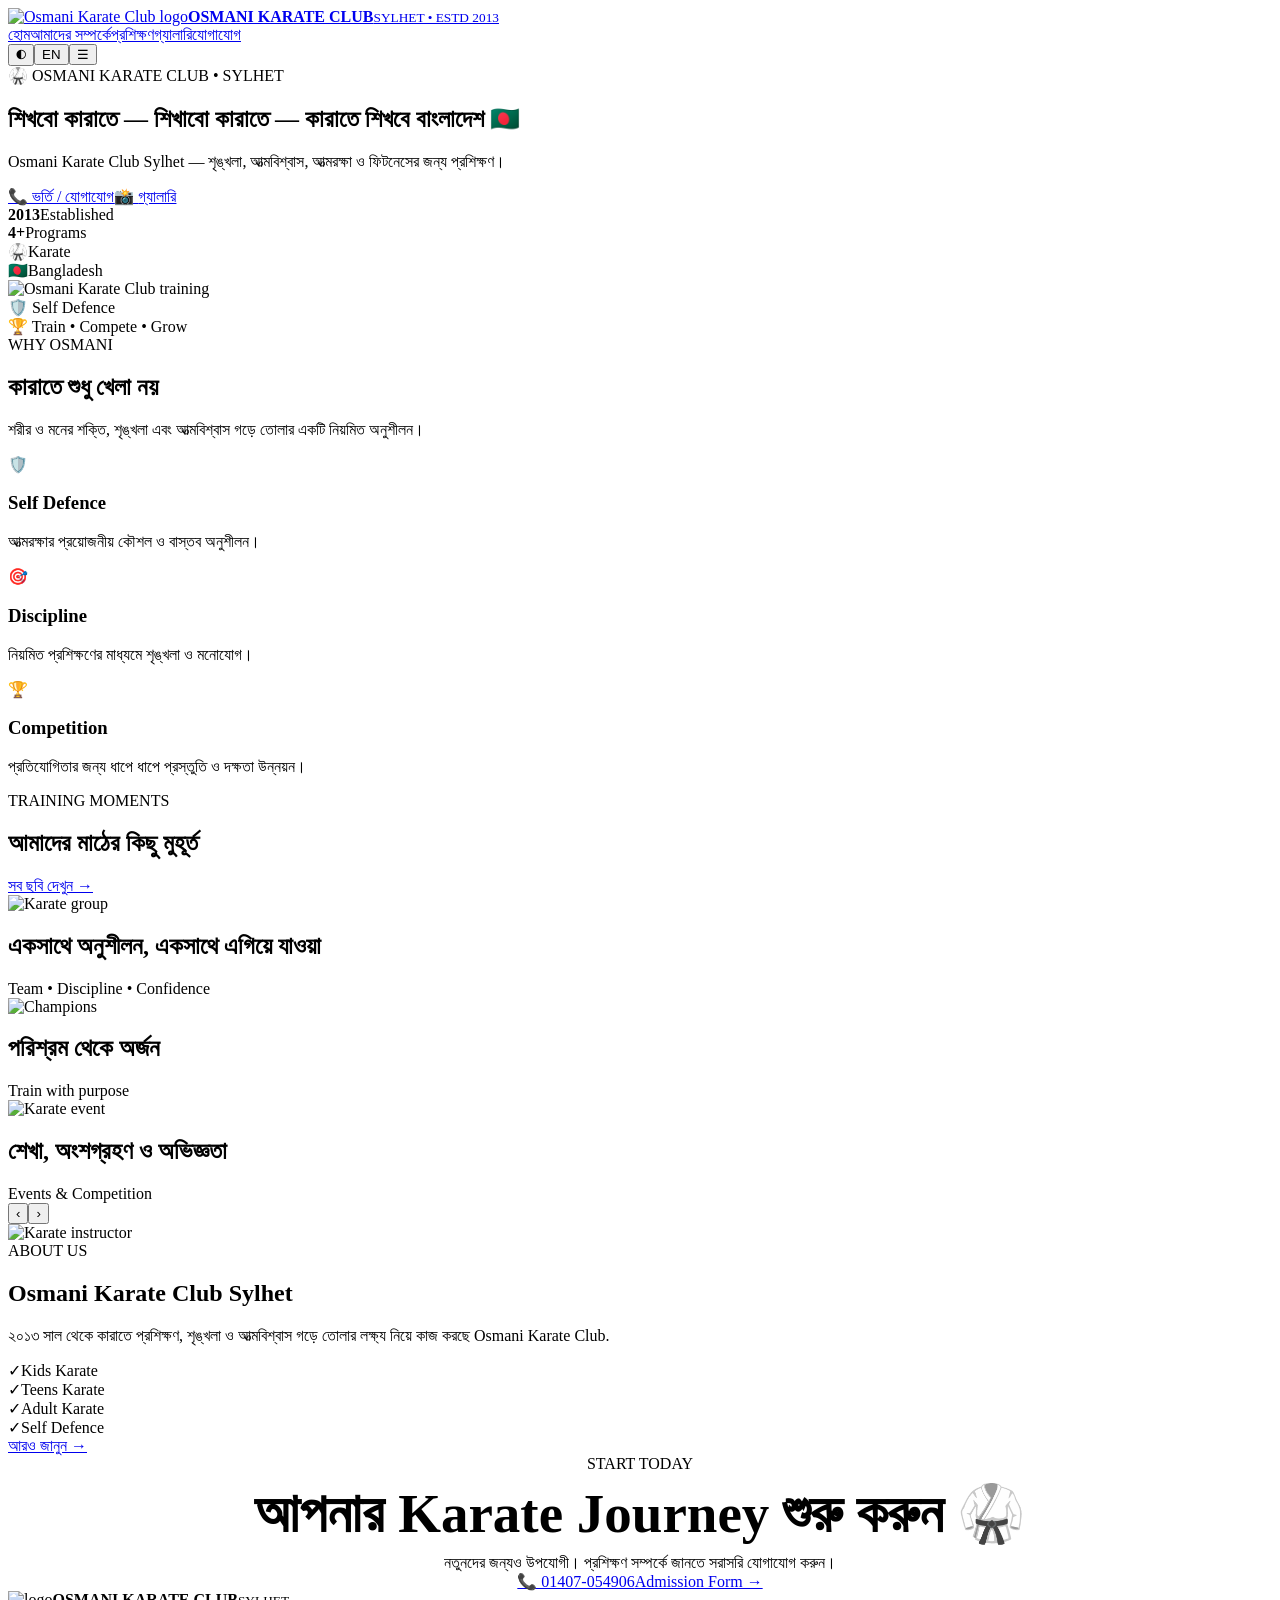
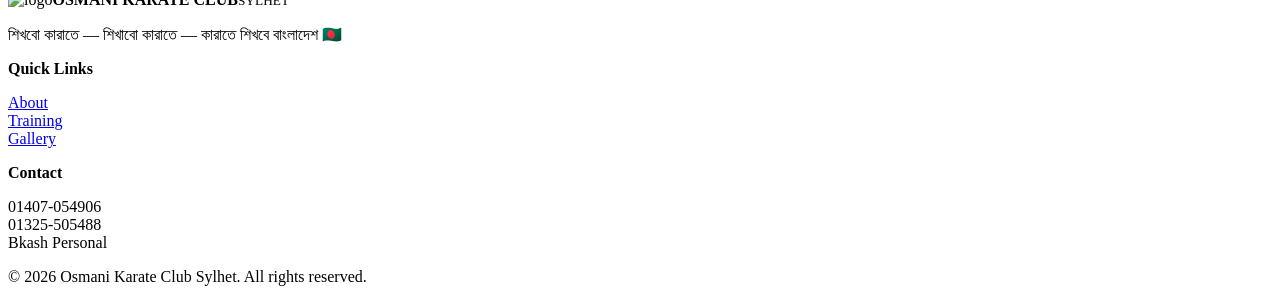
==== index.html @ 5a296f36 "Add files via upload" ====
<!doctype html><html lang="bn"><head><meta charset="utf-8"><meta name="viewport" content="width=device-width,initial-scale=1"><meta name="theme-color" content="#087cff"><title>Osmani Karate Club Sylhet</title><meta name="description" content="Osmani Karate Club Sylhet — discipline, confidence, self defence and fitness."><link rel="stylesheet" href="style.css"></head><body>
<div class="nav-wrap"><div class="container nav"><a class="brand" href="index.html"><img src="images/logo.png" alt="Osmani Karate Club logo"><span><b>OSMANI KARATE CLUB</b><small>SYLHET • ESTD 2013</small></span></a><nav><a class="active" href="index.html" data-key="home">হোম</a><a href="about.html" data-key="about">আমাদের সম্পর্কে</a><a href="training.html" data-key="training">প্রশিক্ষণ</a><a href="gallery.html" data-key="gallery">গ্যালারি</a><a href="contact.html" data-key="contact">যোগাযোগ</a></nav><div class="actions"><button class="pill" id="theme">◐</button><button class="pill" id="lang">EN</button><button class="pill mobile-menu">☰</button></div></div></div>
<main><section class="hero"><div class="container hero-grid"><div class="reveal"><span class="badge">🥋 OSMANI KARATE CLUB • SYLHET</span><h1 data-key="title">শিখবো কারাতে — শিখাবো কারাতে — কারাতে শিখবে বাংলাদেশ 🇧🇩</h1><p class="lead" data-key="desc">Osmani Karate Club Sylhet — শৃঙ্খলা, আত্মবিশ্বাস, আত্মরক্ষা ও ফিটনেসের জন্য প্রশিক্ষণ।</p><div class="cta"><a class="btn primary" href="contact.html">📞 <span data-key="join">ভর্তি / যোগাযোগ</span></a><a class="btn" href="gallery.html">📸 <span data-key="gallery">গ্যালারি</span></a></div><div class="stats"><div class="stat"><strong>2013</strong><span>Established</span></div><div class="stat"><strong>4+</strong><span>Programs</span></div><div class="stat"><strong>🥋</strong><span>Karate</span></div><div class="stat"><strong>🇧🇩</strong><span>Bangladesh</span></div></div></div><div class="hero-img reveal"><img src="images/banner.png" alt="Osmani Karate Club training"><div class="floating float-a">🛡️ Self Defence</div><div class="floating float-b">🏆 Train • Compete • Grow</div></div></div></section>
<section class="section"><div class="container"><div class="section-head reveal"><div><div class="eyebrow">WHY OSMANI</div><h2>কারাতে শুধু খেলা নয়</h2></div><p>শরীর ও মনের শক্তি, শৃঙ্খলা এবং আত্মবিশ্বাস গড়ে তোলার একটি নিয়মিত অনুশীলন।</p></div><div class="cards"><div class="card reveal"><div class="icon">🛡️</div><h3>Self Defence</h3><p>আত্মরক্ষার প্রয়োজনীয় কৌশল ও বাস্তব অনুশীলন।</p></div><div class="card reveal"><div class="icon">🎯</div><h3>Discipline</h3><p>নিয়মিত প্রশিক্ষণের মাধ্যমে শৃঙ্খলা ও মনোযোগ।</p></div><div class="card reveal"><div class="icon">🏆</div><h3>Competition</h3><p>প্রতিযোগিতার জন্য ধাপে ধাপে প্রস্তুতি ও দক্ষতা উন্নয়ন।</p></div></div></div></section>
<section class="section alt"><div class="container"><div class="section-head"><div><div class="eyebrow">TRAINING MOMENTS</div><h2>আমাদের মাঠের কিছু মুহূর্ত</h2></div><a class="btn" href="gallery.html">সব ছবি দেখুন →</a></div><div class="slider"><div class="slides"><div class="slide"><img src="images/group-1.png" alt="Karate group"><div class="slide-overlay"><h2>একসাথে অনুশীলন, একসাথে এগিয়ে যাওয়া</h2><span>Team • Discipline • Confidence</span></div></div><div class="slide"><img src="images/champions.png" alt="Champions"><div class="slide-overlay"><h2>পরিশ্রম থেকে অর্জন</h2><span>Train with purpose</span></div></div><div class="slide"><img src="images/event.png" alt="Karate event"><div class="slide-overlay"><h2>শেখা, অংশগ্রহণ ও অভিজ্ঞতা</h2><span>Events &amp; Competition</span></div></div></div><div class="slider-controls"><button class="prev">‹</button><button class="next">›</button></div></div></div></section>
<section class="section"><div class="container about-grid"><img class="portrait reveal" src="images/instructor-profile.png" alt="Karate instructor"><div class="reveal"><div class="eyebrow">ABOUT US</div><h2>Osmani Karate Club Sylhet</h2><p class="lead">২০১৩ সাল থেকে কারাতে প্রশিক্ষণ, শৃঙ্খলা ও আত্মবিশ্বাস গড়ে তোলার লক্ষ্য নিয়ে কাজ করছে Osmani Karate Club.</p><div class="check"><div><span>✓</span>Kids Karate</div><div><span>✓</span>Teens Karate</div><div><span>✓</span>Adult Karate</div><div><span>✓</span>Self Defence</div></div><a class="btn primary" href="about.html">আরও জানুন →</a></div></div></section>
<section class="section alt"><div class="container" style="text-align:center"><div class="eyebrow">START TODAY</div><h2 style="font-size:clamp(32px,5vw,55px);margin:8px 0">আপনার Karate Journey শুরু করুন 🥋</h2><p class="lead" style="margin:auto">নতুনদের জন্যও উপযোগী। প্রশিক্ষণ সম্পর্কে জানতে সরাসরি যোগাযোগ করুন।</p><div class="cta" style="justify-content:center"><a class="btn primary" href="tel:01407054906">📞 01407-054906</a><a class="btn" href="contact.html">Admission Form →</a></div></div></section></main>
<footer class="footer"><div class="container footer-grid"><div><div class="brand"><img src="images/logo.png" alt="logo"><span><b>OSMANI KARATE CLUB</b><small>SYLHET</small></span></div><p>শিখবো কারাতে — শিখাবো কারাতে — কারাতে শিখবে বাংলাদেশ 🇧🇩</p></div><div><b>Quick Links</b><p><a href="about.html">About</a><br><a href="training.html">Training</a><br><a href="gallery.html">Gallery</a></p></div><div><b>Contact</b><p>01407-054906<br>01325-505488<br>Bkash Personal</p></div></div><div class="container copyright">© 2026 Osmani Karate Club Sylhet. All rights reserved.</div></footer><script src="script.js"></script></body></html>
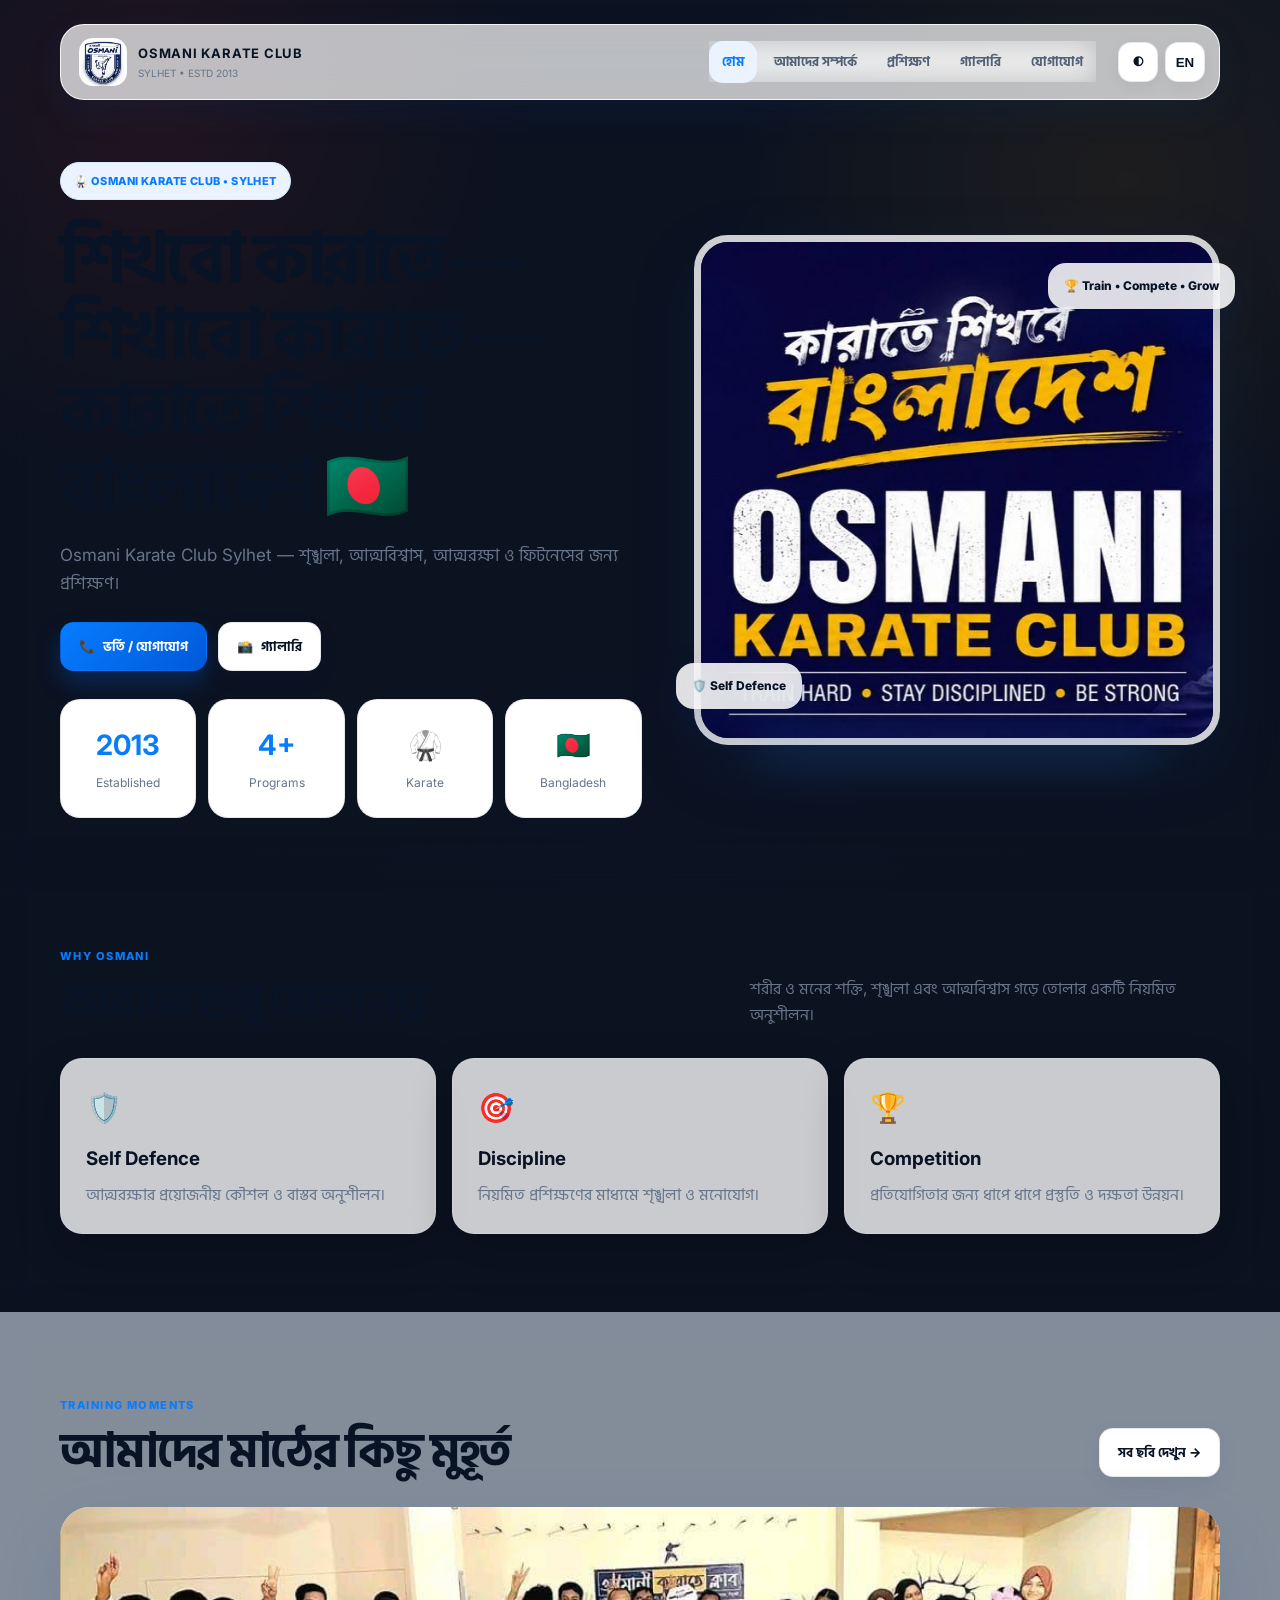
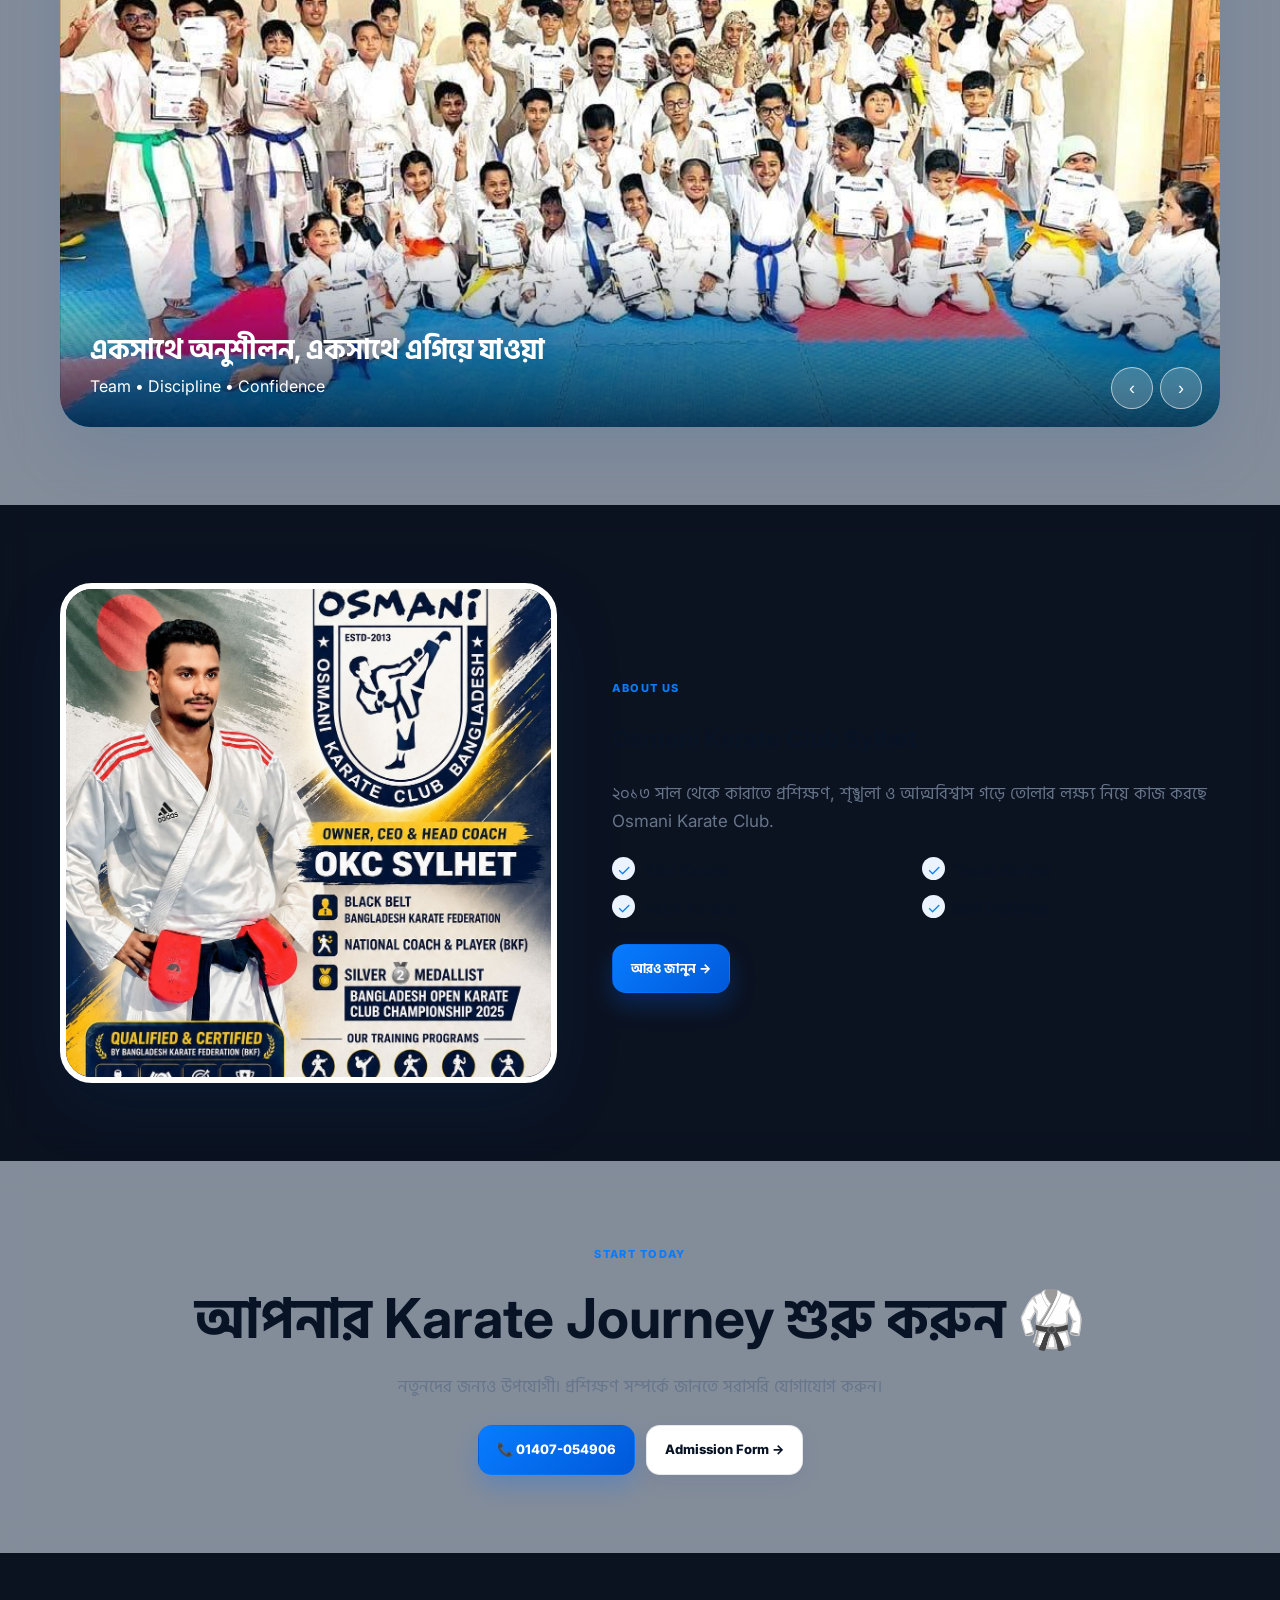
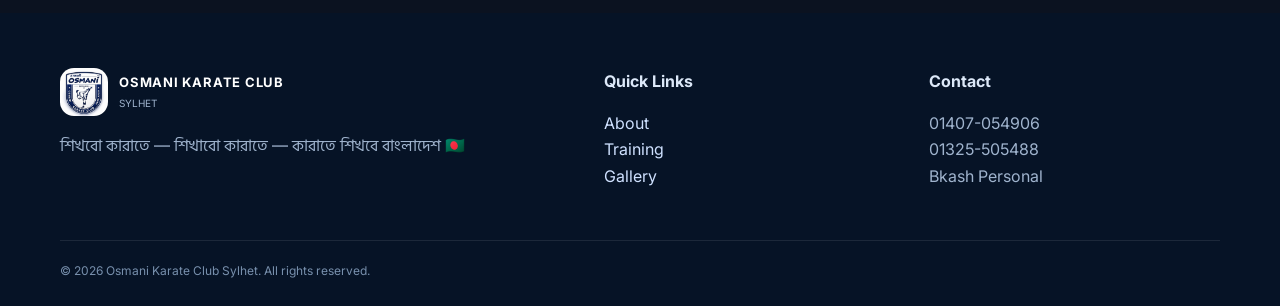
==== commit 5d44096d: "Add files via upload" ====
--- a/index.html
+++ b/index.html
@@ -5,4 +5,11 @@
 <section class="section alt"><div class="container"><div class="section-head"><div><div class="eyebrow">TRAINING MOMENTS</div><h2>আমাদের মাঠের কিছু মুহূর্ত</h2></div><a class="btn" href="gallery.html">সব ছবি দেখুন →</a></div><div class="slider"><div class="slides"><div class="slide"><img src="images/group-1.png" alt="Karate group"><div class="slide-overlay"><h2>একসাথে অনুশীলন, একসাথে এগিয়ে যাওয়া</h2><span>Team • Discipline • Confidence</span></div></div><div class="slide"><img src="images/champions.png" alt="Champions"><div class="slide-overlay"><h2>পরিশ্রম থেকে অর্জন</h2><span>Train with purpose</span></div></div><div class="slide"><img src="images/event.png" alt="Karate event"><div class="slide-overlay"><h2>শেখা, অংশগ্রহণ ও অভিজ্ঞতা</h2><span>Events &amp; Competition</span></div></div></div><div class="slider-controls"><button class="prev">‹</button><button class="next">›</button></div></div></div></section>
 <section class="section"><div class="container about-grid"><img class="portrait reveal" src="images/instructor-profile.png" alt="Karate instructor"><div class="reveal"><div class="eyebrow">ABOUT US</div><h2>Osmani Karate Club Sylhet</h2><p class="lead">২০১৩ সাল থেকে কারাতে প্রশিক্ষণ, শৃঙ্খলা ও আত্মবিশ্বাস গড়ে তোলার লক্ষ্য নিয়ে কাজ করছে Osmani Karate Club.</p><div class="check"><div><span>✓</span>Kids Karate</div><div><span>✓</span>Teens Karate</div><div><span>✓</span>Adult Karate</div><div><span>✓</span>Self Defence</div></div><a class="btn primary" href="about.html">আরও জানুন →</a></div></div></section>
 <section class="section alt"><div class="container" style="text-align:center"><div class="eyebrow">START TODAY</div><h2 style="font-size:clamp(32px,5vw,55px);margin:8px 0">আপনার Karate Journey শুরু করুন 🥋</h2><p class="lead" style="margin:auto">নতুনদের জন্যও উপযোগী। প্রশিক্ষণ সম্পর্কে জানতে সরাসরি যোগাযোগ করুন।</p><div class="cta" style="justify-content:center"><a class="btn primary" href="tel:01407054906">📞 01407-054906</a><a class="btn" href="contact.html">Admission Form →</a></div></div></section></main>
-<footer class="footer"><div class="container footer-grid"><div><div class="brand"><img src="images/logo.png" alt="logo"><span><b>OSMANI KARATE CLUB</b><small>SYLHET</small></span></div><p>শিখবো কারাতে — শিখাবো কারাতে — কারাতে শিখবে বাংলাদেশ 🇧🇩</p></div><div><b>Quick Links</b><p><a href="about.html">About</a><br><a href="training.html">Training</a><br><a href="gallery.html">Gallery</a></p></div><div><b>Contact</b><p>01407-054906<br>01325-505488<br>Bkash Personal</p></div></div><div class="container copyright">© 2026 Osmani Karate Club Sylhet. All rights reserved.</div></footer><script src="script.js"></script></body></html>
+<footer class="footer"><div class="container footer-grid"><div><div class="brand"><img src="images/logo.png" alt="logo"><span><b>OSMANI KARATE CLUB</b><small>SYLHET</small></span></div><p>শিখবো কারাতে — শিখাবো কারাতে — কারাতে শিখবে বাংলাদেশ 🇧🇩</p></div><div><b>Quick Links</b><p><a href="about.html">About</a><br><a href="training.html">Training</a><br><a href="gallery.html">Gallery</a></p></div><div><b>Contact</b><p>01407-054906<br>01325-505488<br>Bkash Personal</p></div></div><div class="container copyright">© 2026 Osmani Karate Club Sylhet. All rights reserved.</div></footer><script src="script.js"></script>
+<!-- Osmani Karate Club social/contact links -->
+<div class="okc-mobile-links" style="display:none">
+  <a href="https://www.facebook.com/p/Osmani-Karate-Club-Sylhet-61551692627873/" rel="noopener">Facebook</a>
+  <a href="https://www.instagram.com/okc.sylhet/" rel="noopener">Instagram</a>
+  <a href="https://wa.me/8801325505488" rel="noopener">WhatsApp</a>
+</div>
+</body></html>
--- a/style.css
+++ b/style.css
@@ -0,0 +1,161 @@
+@import url('https://fonts.googleapis.com/css2?family=Hind+Siliguri:wght@400;500;600;700&family=Inter:wght@400;500;600;700;800&display=swap');
+:root{--blue:#087cff;--blue2:#0059d9;--ink:#081425;--muted:#66758a;--bg:#f5f9ff;--card:rgba(255,255,255,.78);--line:rgba(8,20,37,.09);--shadow:0 24px 70px rgba(8,76,160,.12);--radius:28px}*{box-sizing:border-box}html{scroll-behavior:smooth}body{margin:0;font-family:Inter,'Hind Siliguri',sans-serif;color:var(--ink);background:radial-gradient(circle at 85% 0,#dceeff 0,transparent 28%),var(--bg);line-height:1.65}body:before{content:"";position:fixed;inset:0;pointer-events:none;background:linear-gradient(120deg,rgba(255,255,255,.55),transparent 45%);z-index:-1}.bn{font-family:'Hind Siliguri',sans-serif}.container{width:min(1160px,calc(100% - 36px));margin:auto}.nav-wrap{position:sticky;top:12px;z-index:50;padding-top:12px}.nav{height:76px;display:flex;align-items:center;gap:22px;padding:10px 14px 10px 18px;border:1px solid rgba(255,255,255,.85);background:rgba(255,255,255,.72);backdrop-filter:blur(22px);-webkit-backdrop-filter:blur(22px);box-shadow:0 12px 35px rgba(0,72,150,.12);border-radius:24px}.brand{display:flex;align-items:center;gap:11px;text-decoration:none;color:var(--ink);min-width:max-content}.brand img{width:48px;height:48px;object-fit:contain;border-radius:14px}.brand b{display:block;font-size:13px;letter-spacing:.06em}.brand small{display:block;color:var(--muted);font-size:10px;margin-top:1px}nav{display:flex;align-items:center;gap:4px;margin-left:auto}nav a{color:#526176;text-decoration:none;padding:10px 13px;border-radius:14px;font-size:13px;font-weight:700;transition:.25s}nav a:hover,nav a.active{color:var(--blue);background:#eaf3ff}.actions{display:flex;gap:7px}.pill{border:1px solid var(--line);background:#fff;color:var(--ink);width:40px;height:40px;border-radius:13px;cursor:pointer;font-weight:800;box-shadow:0 5px 15px rgba(0,0,0,.05)}.mobile-menu{display:none}.hero{padding:74px 0 45px}.hero-grid{display:grid;grid-template-columns:1.05fr .95fr;align-items:center;gap:52px}.badge,.eyebrow{display:inline-flex;align-items:center;gap:8px;color:var(--blue);font-weight:800;font-size:11px;letter-spacing:.13em}.badge{padding:9px 13px;border-radius:999px;background:#eaf3ff;border:1px solid #d5e9ff;letter-spacing:.04em}.hero h1{font-size:clamp(40px,6vw,70px);line-height:1.08;letter-spacing:-.055em;margin:20px 0 18px;max-width:720px}.lead{font-size:17px;color:var(--muted);max-width:650px}.cta{display:flex;gap:11px;flex-wrap:wrap;margin-top:25px}.btn{display:inline-flex;align-items:center;justify-content:center;gap:8px;padding:13px 18px;border-radius:15px;border:1px solid var(--line);background:#fff;color:var(--ink);text-decoration:none;font-weight:800;font-size:13px;box-shadow:0 8px 22px rgba(0,50,120,.07);transition:.25s}.btn:hover{transform:translateY(-3px);box-shadow:0 14px 30px rgba(0,90,220,.14)}.btn.primary{background:linear-gradient(135deg,var(--blue),var(--blue2));color:#fff;border-color:transparent;box-shadow:0 12px 25px rgba(0,106,255,.25)}.hero-img{position:relative}.hero-img:after{content:"";position:absolute;inset:auto 12% -12px 12%;height:25px;background:#3b8cff;filter:blur(25px);opacity:.25}.hero-img img{width:100%;height:510px;object-fit:cover;border-radius:34px;box-shadow:var(--shadow);border:7px solid rgba(255,255,255,.8);display:block}.floating{position:absolute;background:rgba(255,255,255,.86);backdrop-filter:blur(16px);padding:13px 16px;border-radius:18px;box-shadow:0 15px 40px rgba(0,50,130,.16);font-size:12px;font-weight:800}.float-a{left:-18px;bottom:36px}.float-b{right:-15px;top:28px}.section{padding:78px 0}.section.alt{background:rgba(232,243,255,.55)}.section-head{display:flex;justify-content:space-between;gap:25px;align-items:end;margin-bottom:30px}.section-head h2,.page-hero h1{margin:7px 0 0;font-size:clamp(30px,4vw,48px);line-height:1.12;letter-spacing:-.04em}.section-head>p{max-width:470px;color:var(--muted);margin:0}.cards{display:grid;grid-template-columns:repeat(3,1fr);gap:16px}.card{background:var(--card);border:1px solid rgba(255,255,255,.9);box-shadow:0 16px 45px rgba(15,75,145,.08);border-radius:24px;padding:25px;transition:.3s;backdrop-filter:blur(16px)}.card:hover{transform:translateY(-6px);box-shadow:0 22px 55px rgba(15,75,145,.14)}.icon{font-size:29px;margin-bottom:12px}.card h3{margin:0 0 7px}.card p{color:var(--muted);margin:0}.about-grid{display:grid;grid-template-columns:.9fr 1.1fr;gap:55px;align-items:center}.portrait{width:100%;height:500px;object-fit:cover;border-radius:32px;box-shadow:var(--shadow);border:6px solid #fff}.check{display:grid;grid-template-columns:1fr 1fr;gap:12px;margin:22px 0}.check span{display:inline-grid;place-items:center;width:23px;height:23px;border-radius:50%;background:#eaf3ff;color:var(--blue);margin-right:8px}.stats{display:grid;grid-template-columns:repeat(4,1fr);gap:12px;margin-top:28px}.stat{padding:22px;border-radius:20px;background:#fff;border:1px solid var(--line);text-align:center}.stat strong{display:block;font-size:28px;color:var(--blue)}.stat span{font-size:12px;color:var(--muted)}.page-hero{padding:70px 0 50px;text-align:center}.page-hero p{color:var(--muted);max-width:700px;margin:14px auto 0}.gallery-grid{display:grid;grid-template-columns:repeat(3,1fr);gap:14px}.gallery-item{position:relative;overflow:hidden;border-radius:23px;cursor:pointer;background:#dcecff;aspect-ratio:1/1.05}.gallery-item.wide{grid-column:span 2}.gallery-item img{width:100%;height:100%;object-fit:cover;display:block;transition:.5s}.gallery-item:hover img{transform:scale(1.07)}.gallery-caption{position:absolute;left:12px;right:12px;bottom:12px;background:rgba(255,255,255,.82);backdrop-filter:blur(14px);padding:10px 13px;border-radius:15px;font-weight:800;font-size:12px}.slider{position:relative;overflow:hidden;border-radius:30px;box-shadow:var(--shadow);background:#dcecff}.slides{display:flex;transition:transform .55s cubic-bezier(.2,.8,.2,1)}.slide{min-width:100%;height:520px;position:relative}.slide img{width:100%;height:100%;object-fit:cover}.slide-overlay{position:absolute;inset:auto 0 0;padding:80px 30px 28px;background:linear-gradient(transparent,rgba(0,17,45,.78));color:#fff}.slide-overlay h2{margin:0;font-size:28px}.slider-controls{position:absolute;right:18px;bottom:18px;display:flex;gap:7px}.slider-controls button{width:42px;height:42px;border-radius:50%;border:1px solid rgba(255,255,255,.6);background:rgba(255,255,255,.2);color:#fff;backdrop-filter:blur(10px);cursor:pointer;font-size:18px}.form-wrap{display:grid;grid-template-columns:.75fr 1.25fr;gap:20px}.contact-card{background:linear-gradient(145deg,#07182f,#0a5ed7);color:#fff;border-radius:30px;padding:32px;box-shadow:0 25px 65px rgba(0,70,160,.25)}.contact-card p{color:#cfe1ff}.contact-item{display:flex;gap:12px;align-items:center;padding:13px 0;border-bottom:1px solid rgba(255,255,255,.12)}.contact-item:last-child{border-bottom:0}.contact-item span{display:block;color:#b7d2fa;font-size:12px}.form-card{background:#fff;border:1px solid var(--line);border-radius:30px;padding:30px;box-shadow:var(--shadow)}.form-grid{display:grid;grid-template-columns:1fr 1fr;gap:15px}.field{display:flex;flex-direction:column;gap:7px}.field.full{grid-column:1/-1}.field label{font-size:12px;font-weight:800;color:#536174}.field input,.field select,.field textarea{font:inherit;border:1px solid #dfe7f2;background:#f8fbff;padding:13px 14px;border-radius:14px;outline:none;transition:.2s}.field textarea{min-height:120px;resize:vertical}.field input:focus,.field select:focus,.field textarea:focus{border-color:#75b0ff;box-shadow:0 0 0 4px #eaf3ff}.notice{display:none;margin-top:15px;padding:12px 14px;border-radius:13px;background:#eaf8ef;color:#16733c;font-weight:700}.footer{margin-top:60px;padding:55px 0 25px;background:#061326;color:#dce8f8}.footer-grid{display:grid;grid-template-columns:1.4fr .8fr .8fr;gap:35px}.footer .brand{color:#fff}.footer .brand small,.footer p{color:#9fb3cd}.footer a{color:#cfe1ff;text-decoration:none}.copyright{border-top:1px solid rgba(255,255,255,.09);margin-top:35px;padding-top:20px;color:#7890ad;font-size:12px}.dark{--ink:#f4f8ff;--muted:#a6b5c9;--bg:#07111f;--card:rgba(12,27,46,.82);--line:rgba(255,255,255,.1)}.dark body{background:radial-gradient(circle at 85% 0,#0a315f 0,transparent 28%),#07111f}.dark .nav{background:rgba(10,24,42,.76);border-color:rgba(255,255,255,.08)}.dark nav a{color:#b8c7da}.dark nav a:hover,.dark nav a.active{background:#102b4e;color:#69adff}.dark .pill,.dark .btn,.dark .form-card,.dark .stat{background:#0c1b2e;color:#f4f8ff}.dark .field input,.dark .field select,.dark .field textarea{background:#081625;color:#fff;border-color:#20344d}.dark .section.alt{background:rgba(8,28,52,.65)}.dark .badge{background:#0e2948;border-color:#19436e}.reveal{opacity:0;transform:translateY(20px);transition:.7s}.reveal.show{opacity:1;transform:none}@media(max-width:900px){nav{position:absolute;top:82px;left:0;right:0;display:none;flex-direction:column;align-items:stretch;padding:12px;background:rgba(255,255,255,.94);backdrop-filter:blur(20px);border-radius:20px;box-shadow:0 20px 50px rgba(0,50,120,.15)}nav.open{display:flex}.nav{position:relative}.mobile-menu{display:block}.hero-grid,.about-grid,.form-wrap{grid-template-columns:1fr}.hero{padding-top:48px}.hero-img img{height:390px}.cards{grid-template-columns:1fr 1fr}.gallery-grid{grid-template-columns:1fr 1fr}.gallery-item.wide{grid-column:span 2}.stats{grid-template-columns:1fr 1fr}.footer-grid{grid-template-columns:1fr 1fr}.float-a{left:10px}.float-b{right:10px}}@media(max-width:620px){.container{width:min(100% - 24px,1160px)}.brand b{font-size:11px}.brand small{font-size:9px}.nav{height:68px;border-radius:20px}.brand img{width:42px;height:42px}.actions{margin-left:auto}.hero h1{font-size:40px}.hero-img img{height:300px;border-radius:25px}.section{padding:55px 0}.section-head{display:block}.section-head>p{margin-top:10px}.cards,.gallery-grid{grid-template-columns:1fr}.gallery-item.wide{grid-column:span 1}.slide{height:330px}.form-grid{grid-template-columns:1fr}.field.full{grid-column:auto}.stats{grid-template-columns:1fr 1fr}.footer-grid{grid-template-columns:1fr}.portrait{height:360px}.check{grid-template-columns:1fr}.float-a,.float-b{font-size:10px}.page-hero{padding:45px 0 35px}}
+
+
+/* =========================================================
+   Osmani Karate Club — iOS / Mobile Visual Enhancement
+   Keeps the original design/content, adds responsive polish.
+   ========================================================= */
+
+:root{
+  --okc-glass: rgba(255,255,255,.08);
+  --okc-glass-border: rgba(255,255,255,.16);
+  --okc-shadow: 0 18px 45px rgba(0,0,0,.18);
+}
+
+html{scroll-behavior:smooth;}
+body{
+  -webkit-font-smoothing:antialiased;
+  text-rendering:optimizeLegibility;
+  background:
+    radial-gradient(circle at 12% 12%, rgba(220,38,38,.10), transparent 28%),
+    radial-gradient(circle at 88% 20%, rgba(245,158,11,.08), transparent 30%),
+    radial-gradient(circle at 50% 100%, rgba(15,23,42,.12), transparent 38%),
+    var(--bg-color, #0b1220);
+  background-attachment:fixed;
+}
+
+body::before{
+  content:"";
+  position:fixed;
+  inset:0;
+  pointer-events:none;
+  z-index:-1;
+  opacity:.18;
+  background-image:
+    linear-gradient(135deg, transparent 46%, rgba(255,255,255,.05) 47%, transparent 48%),
+    linear-gradient(45deg, transparent 46%, rgba(255,255,255,.035) 47%, transparent 48%);
+  background-size:38px 38px;
+}
+
+header, nav, .navbar, .hero, section, .card, .service-card, .training-card,
+.gallery-item, .contact-card, footer{
+  -webkit-backdrop-filter: blur(14px);
+  backdrop-filter: blur(14px);
+}
+
+.card, .service-card, .training-card, .contact-card{
+  border-radius:22px;
+  box-shadow:var(--okc-shadow);
+  border:1px solid var(--okc-glass-border);
+  transition:transform .25s ease, box-shadow .25s ease;
+}
+
+.card:hover, .service-card:hover, .training-card:hover, .contact-card:hover{
+  transform:translateY(-4px);
+}
+
+img{
+  max-width:100%;
+  height:auto;
+  -webkit-user-drag:none;
+}
+
+button, a{
+  -webkit-tap-highlight-color:transparent;
+}
+
+button, .btn, a.btn{
+  border-radius:14px;
+  transition:transform .2s ease, opacity .2s ease, box-shadow .2s ease;
+}
+
+button:active, .btn:active, a.btn:active{
+  transform:scale(.97);
+}
+
+@media (max-width: 768px){
+  body{overflow-x:hidden;}
+  .container{
+    width:min(92%, 680px);
+    margin-inline:auto;
+  }
+
+  header, nav, .navbar{
+    position:sticky;
+    top:0;
+    z-index:50;
+  }
+
+  .hero{
+    min-height:70vh;
+    padding:72px 18px 54px;
+    border-radius:0 0 30px 30px;
+  }
+
+  h1{font-size:clamp(2rem, 9vw, 3.2rem); line-height:1.08;}
+  h2{font-size:clamp(1.55rem, 6.5vw, 2.2rem);}
+  p{line-height:1.7;}
+
+  section{padding:58px 0;}
+  .grid, .cards, .services, .training-grid, .gallery-grid{
+    grid-template-columns:1fr !important;
+    gap:16px !important;
+  }
+
+  .card, .service-card, .training-card, .contact-card{
+    padding:20px;
+    border-radius:20px;
+  }
+
+  .gallery-item img{
+    border-radius:18px;
+  }
+
+  .nav-menu, .navbar-nav{
+    gap:8px;
+  }
+
+  .nav-menu a, .navbar-nav a{
+    padding:10px 12px;
+    border-radius:12px;
+  }
+
+  input, textarea, select{
+    width:100%;
+    min-height:48px;
+    border-radius:14px;
+    padding:12px 14px;
+    font-size:16px; /* prevents iOS zoom */
+  }
+
+  textarea{min-height:130px;}
+
+  footer{padding-bottom:34px;}
+
+  /* Floating WhatsApp button: thumb-friendly */
+  .whatsapp-float{
+    position:fixed !important;
+    right:16px !important;
+    bottom:18px !important;
+    width:58px !important;
+    height:58px !important;
+    border-radius:50% !important;
+    display:flex !important;
+    align-items:center !important;
+    justify-content:center !important;
+    z-index:9999 !important;
+    box-shadow:0 10px 28px rgba(0,0,0,.28) !important;
+  }
+}
+
+/* Respect reduced-motion accessibility */
+@media (prefers-reduced-motion: reduce){
+  html{scroll-behavior:auto;}
+  *,*::before,*::after{
+    animation-duration:.01ms !important;
+    animation-iteration-count:1 !important;
+    transition-duration:.01ms !important;
+  }
+}
+
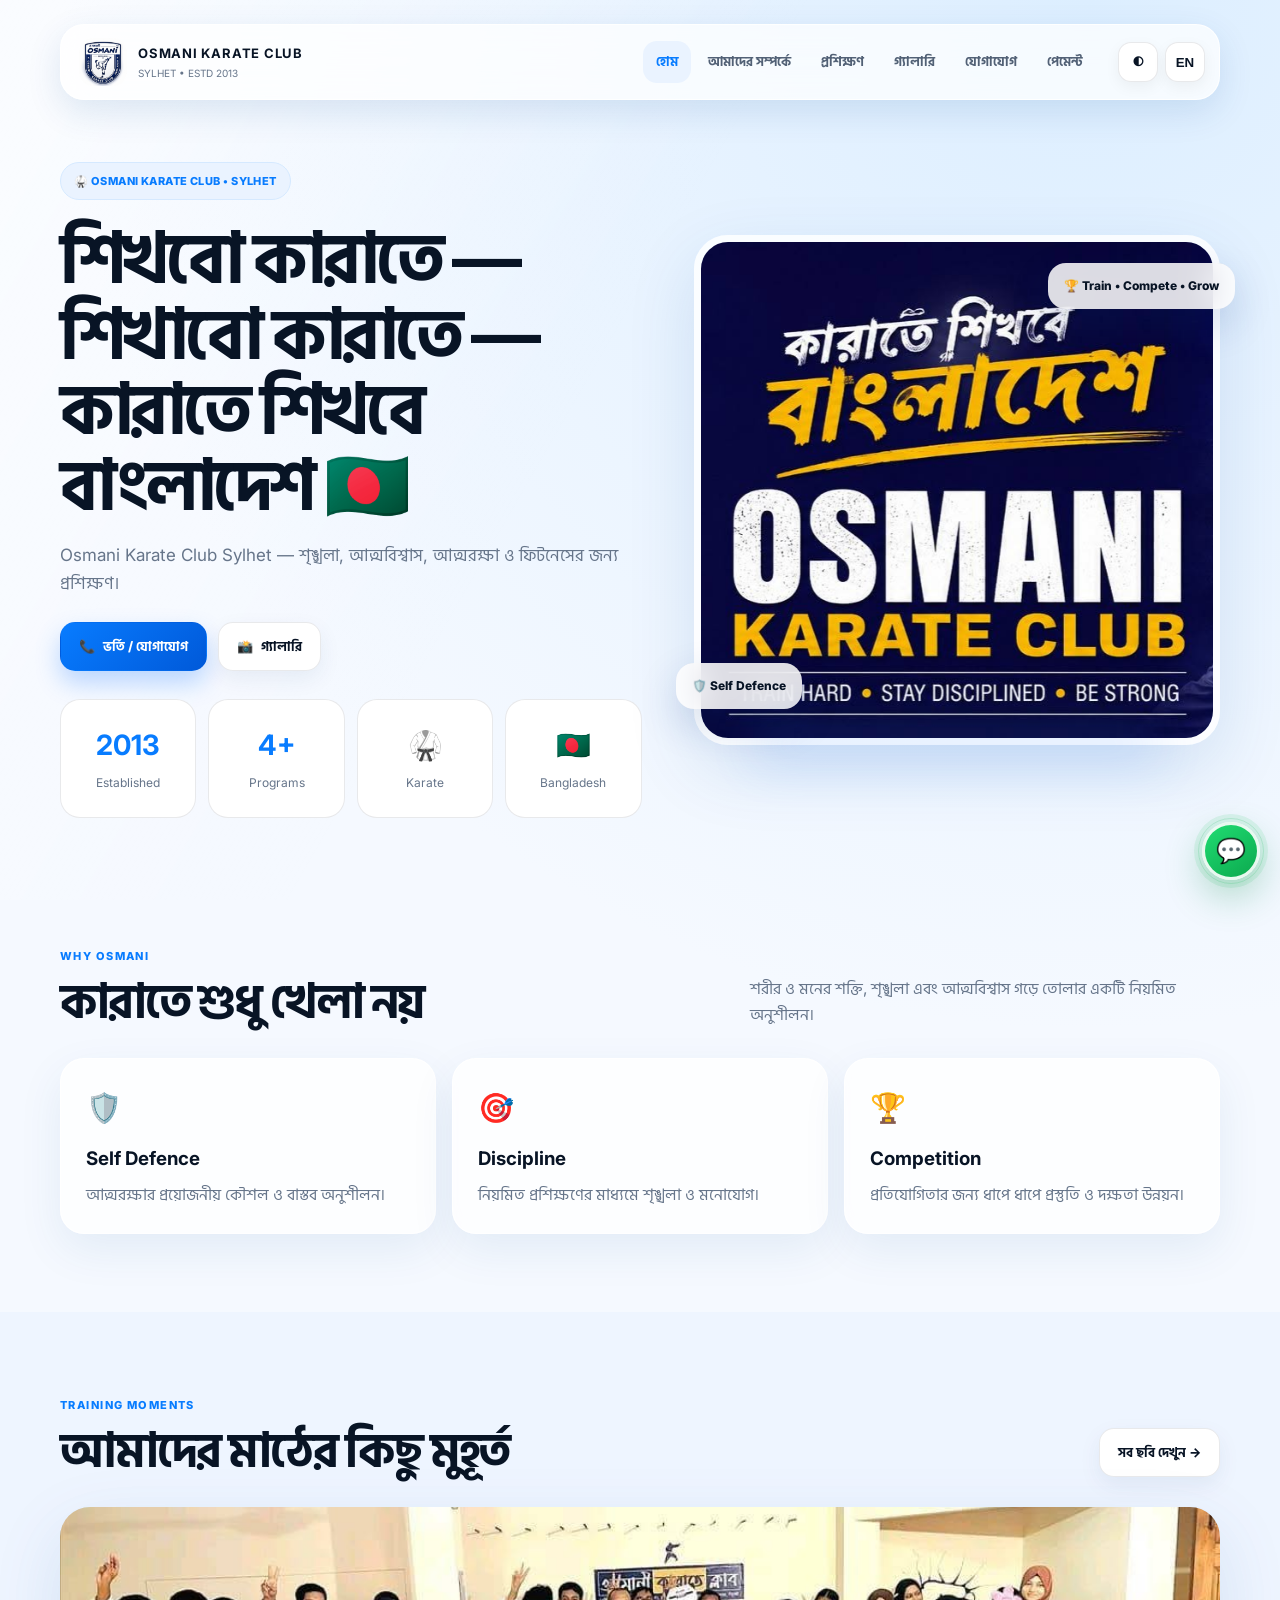
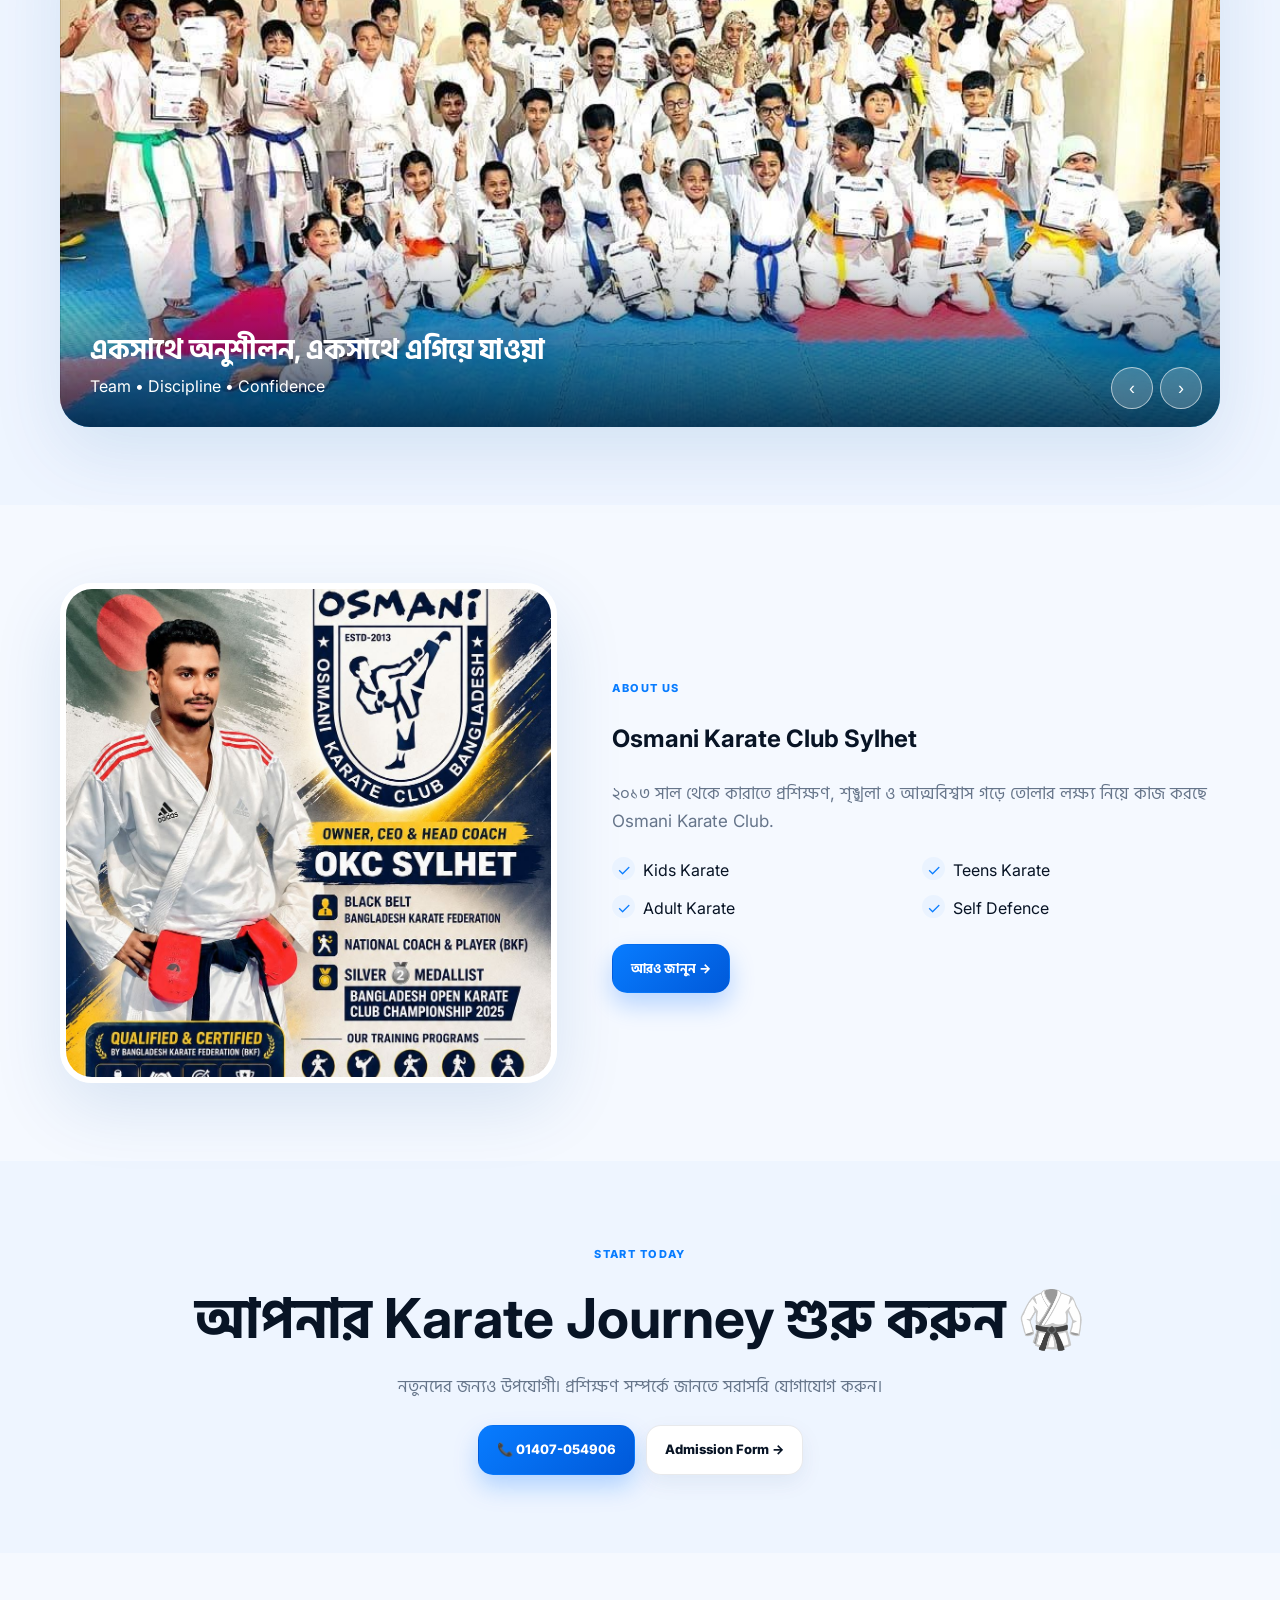
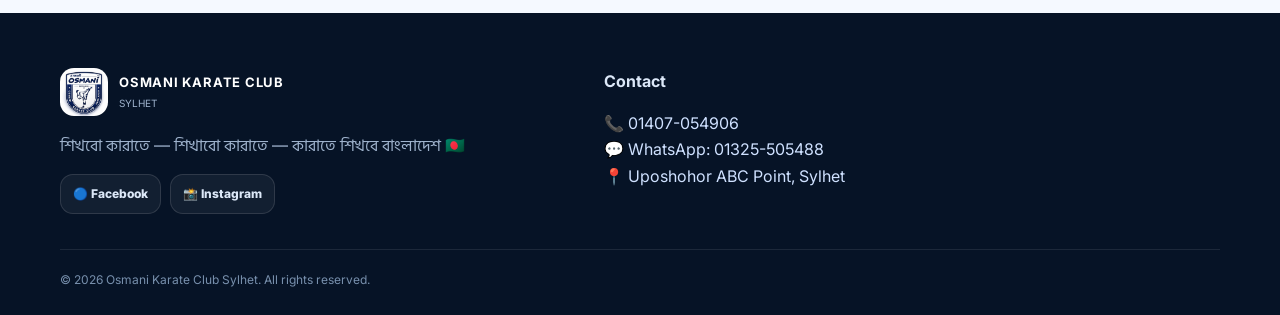
==== commit 2b3e2ff9: "Add files via upload" ====
--- a/index.html
+++ b/index.html
@@ -1,15 +1,8 @@
-<!doctype html><html lang="bn"><head><meta charset="utf-8"><meta name="viewport" content="width=device-width,initial-scale=1"><meta name="theme-color" content="#087cff"><title>Osmani Karate Club Sylhet</title><meta name="description" content="Osmani Karate Club Sylhet — discipline, confidence, self defence and fitness."><link rel="stylesheet" href="style.css"></head><body>
-<div class="nav-wrap"><div class="container nav"><a class="brand" href="index.html"><img src="images/logo.png" alt="Osmani Karate Club logo"><span><b>OSMANI KARATE CLUB</b><small>SYLHET • ESTD 2013</small></span></a><nav><a class="active" href="index.html" data-key="home">হোম</a><a href="about.html" data-key="about">আমাদের সম্পর্কে</a><a href="training.html" data-key="training">প্রশিক্ষণ</a><a href="gallery.html" data-key="gallery">গ্যালারি</a><a href="contact.html" data-key="contact">যোগাযোগ</a></nav><div class="actions"><button class="pill" id="theme">◐</button><button class="pill" id="lang">EN</button><button class="pill mobile-menu">☰</button></div></div></div>
+<!doctype html><html lang="bn"><head><meta charset="utf-8"><meta name="viewport" content="width=device-width,initial-scale=1"><meta name="theme-color" content="#087cff"><title>Osmani Karate Club Sylhet | Karate Training & Self Defence</title><link rel="stylesheet" href="style.css"><meta name="description" content="Official website of Osmani Karate Club Sylhet. Karate training, self defence, fitness, competitions, events, gallery, admission and contact information in Sylhet, Bangladesh."><meta name="keywords" content="Osmani Karate Club Sylhet, karate club Sylhet, karate training Sylhet, karate classes Sylhet, self defence Sylhet, martial arts Sylhet, karate Bangladesh, kids karate Sylhet, adult karate Sylhet"><meta name="robots" content="index, follow, max-image-preview:large"><meta name="author" content="Osmani Karate Club Sylhet"><meta property="og:type" content="website"><meta property="og:site_name" content="Osmani Karate Club Sylhet"><meta property="og:title" content="Osmani Karate Club Sylhet | Karate Training & Self Defence"><meta property="og:description" content="Official website of Osmani Karate Club Sylhet. Karate training, self defence, fitness, competitions, events, gallery, admission and contact information in Sylhet, Bangladesh."><meta property="og:url" content="https://osmanikarateclub.vercel.app/"><meta property="og:image" content="https://osmanikarateclub.vercel.app/images/logo.png"><meta name="twitter:card" content="summary_large_image"><meta name="twitter:title" content="Osmani Karate Club Sylhet | Karate Training & Self Defence"><meta name="twitter:description" content="Official website of Osmani Karate Club Sylhet. Karate training, self defence, fitness, competitions, events, gallery, admission and contact information in Sylhet, Bangladesh."><link rel="canonical" href="https://osmanikarateclub.vercel.app/"><script type="application/ld+json">{"@context":"https://schema.org","@type":"SportsActivityLocation","name":"Osmani Karate Club Sylhet","description":"Official website of Osmani Karate Club Sylhet. Karate training, self defence, fitness, competitions, events, gallery, admission and contact information in Sylhet, Bangladesh.","url":"https://osmanikarateclub.vercel.app/","telephone":"+8801407054906","image":"https://osmanikarateclub.vercel.app/images/logo.png","address":{"@type":"PostalAddress","streetAddress":"Uposhohor ABC Point, House No. 23, 2nd Floor, Opposite Building from Fulcoli","addressLocality":"Sylhet","addressCountry":"BD"},"sameAs":["https://www.facebook.com/p/Osmani-Karate-Club-Sylhet-61551692627873/","https://www.instagram.com/okc.sylhet/"]}</script></head><body>
+<div class="nav-wrap"><div class="container nav"><a class="brand" href="index.html"><img src="images/logo.png" alt="Osmani Karate Club logo"><span><b>OSMANI KARATE CLUB</b><small>SYLHET • ESTD 2013</small></span></a><nav><a class="active" href="index.html" data-key="home">হোম</a><a href="about.html" data-key="about">আমাদের সম্পর্কে</a><a href="training.html" data-key="training">প্রশিক্ষণ</a><a href="gallery.html" data-key="gallery">গ্যালারি</a><a href="contact.html" data-key="contact">যোগাযোগ</a><a href="payment.html">পেমেন্ট</a></nav><div class="actions"><button class="pill" id="theme">◐</button><button class="pill" id="lang">EN</button><button class="pill mobile-menu">☰</button></div></div></div>
 <main><section class="hero"><div class="container hero-grid"><div class="reveal"><span class="badge">🥋 OSMANI KARATE CLUB • SYLHET</span><h1 data-key="title">শিখবো কারাতে — শিখাবো কারাতে — কারাতে শিখবে বাংলাদেশ 🇧🇩</h1><p class="lead" data-key="desc">Osmani Karate Club Sylhet — শৃঙ্খলা, আত্মবিশ্বাস, আত্মরক্ষা ও ফিটনেসের জন্য প্রশিক্ষণ।</p><div class="cta"><a class="btn primary" href="contact.html">📞 <span data-key="join">ভর্তি / যোগাযোগ</span></a><a class="btn" href="gallery.html">📸 <span data-key="gallery">গ্যালারি</span></a></div><div class="stats"><div class="stat"><strong>2013</strong><span>Established</span></div><div class="stat"><strong>4+</strong><span>Programs</span></div><div class="stat"><strong>🥋</strong><span>Karate</span></div><div class="stat"><strong>🇧🇩</strong><span>Bangladesh</span></div></div></div><div class="hero-img reveal"><img src="images/banner.png" alt="Osmani Karate Club training"><div class="floating float-a">🛡️ Self Defence</div><div class="floating float-b">🏆 Train • Compete • Grow</div></div></div></section>
 <section class="section"><div class="container"><div class="section-head reveal"><div><div class="eyebrow">WHY OSMANI</div><h2>কারাতে শুধু খেলা নয়</h2></div><p>শরীর ও মনের শক্তি, শৃঙ্খলা এবং আত্মবিশ্বাস গড়ে তোলার একটি নিয়মিত অনুশীলন।</p></div><div class="cards"><div class="card reveal"><div class="icon">🛡️</div><h3>Self Defence</h3><p>আত্মরক্ষার প্রয়োজনীয় কৌশল ও বাস্তব অনুশীলন।</p></div><div class="card reveal"><div class="icon">🎯</div><h3>Discipline</h3><p>নিয়মিত প্রশিক্ষণের মাধ্যমে শৃঙ্খলা ও মনোযোগ।</p></div><div class="card reveal"><div class="icon">🏆</div><h3>Competition</h3><p>প্রতিযোগিতার জন্য ধাপে ধাপে প্রস্তুতি ও দক্ষতা উন্নয়ন।</p></div></div></div></section>
 <section class="section alt"><div class="container"><div class="section-head"><div><div class="eyebrow">TRAINING MOMENTS</div><h2>আমাদের মাঠের কিছু মুহূর্ত</h2></div><a class="btn" href="gallery.html">সব ছবি দেখুন →</a></div><div class="slider"><div class="slides"><div class="slide"><img src="images/group-1.png" alt="Karate group"><div class="slide-overlay"><h2>একসাথে অনুশীলন, একসাথে এগিয়ে যাওয়া</h2><span>Team • Discipline • Confidence</span></div></div><div class="slide"><img src="images/champions.png" alt="Champions"><div class="slide-overlay"><h2>পরিশ্রম থেকে অর্জন</h2><span>Train with purpose</span></div></div><div class="slide"><img src="images/event.png" alt="Karate event"><div class="slide-overlay"><h2>শেখা, অংশগ্রহণ ও অভিজ্ঞতা</h2><span>Events &amp; Competition</span></div></div></div><div class="slider-controls"><button class="prev">‹</button><button class="next">›</button></div></div></div></section>
 <section class="section"><div class="container about-grid"><img class="portrait reveal" src="images/instructor-profile.png" alt="Karate instructor"><div class="reveal"><div class="eyebrow">ABOUT US</div><h2>Osmani Karate Club Sylhet</h2><p class="lead">২০১৩ সাল থেকে কারাতে প্রশিক্ষণ, শৃঙ্খলা ও আত্মবিশ্বাস গড়ে তোলার লক্ষ্য নিয়ে কাজ করছে Osmani Karate Club.</p><div class="check"><div><span>✓</span>Kids Karate</div><div><span>✓</span>Teens Karate</div><div><span>✓</span>Adult Karate</div><div><span>✓</span>Self Defence</div></div><a class="btn primary" href="about.html">আরও জানুন →</a></div></div></section>
 <section class="section alt"><div class="container" style="text-align:center"><div class="eyebrow">START TODAY</div><h2 style="font-size:clamp(32px,5vw,55px);margin:8px 0">আপনার Karate Journey শুরু করুন 🥋</h2><p class="lead" style="margin:auto">নতুনদের জন্যও উপযোগী। প্রশিক্ষণ সম্পর্কে জানতে সরাসরি যোগাযোগ করুন।</p><div class="cta" style="justify-content:center"><a class="btn primary" href="tel:01407054906">📞 01407-054906</a><a class="btn" href="contact.html">Admission Form →</a></div></div></section></main>
-<footer class="footer"><div class="container footer-grid"><div><div class="brand"><img src="images/logo.png" alt="logo"><span><b>OSMANI KARATE CLUB</b><small>SYLHET</small></span></div><p>শিখবো কারাতে — শিখাবো কারাতে — কারাতে শিখবে বাংলাদেশ 🇧🇩</p></div><div><b>Quick Links</b><p><a href="about.html">About</a><br><a href="training.html">Training</a><br><a href="gallery.html">Gallery</a></p></div><div><b>Contact</b><p>01407-054906<br>01325-505488<br>Bkash Personal</p></div></div><div class="container copyright">© 2026 Osmani Karate Club Sylhet. All rights reserved.</div></footer><script src="script.js"></script>
-<!-- Osmani Karate Club social/contact links -->
-<div class="okc-mobile-links" style="display:none">
-  <a href="https://www.facebook.com/p/Osmani-Karate-Club-Sylhet-61551692627873/" rel="noopener">Facebook</a>
-  <a href="https://www.instagram.com/okc.sylhet/" rel="noopener">Instagram</a>
-  <a href="https://wa.me/8801325505488" rel="noopener">WhatsApp</a>
-</div>
-</body></html>
+<footer class="footer"><div class="container footer-grid"><div><div class="brand"><img src="images/logo.png" alt="Osmani Karate Club logo"><span><b>OSMANI KARATE CLUB</b><small>SYLHET</small></span></div><p>শিখবো কারাতে — শিখাবো কারাতে — কারাতে শিখবে বাংলাদেশ 🇧🇩</p><div class="social-row"><a class="social" href="https://www.facebook.com/p/Osmani-Karate-Club-Sylhet-61551692627873/" target="_blank" rel="noopener">🔵 Facebook</a><a class="social" href="https://www.instagram.com/okc.sylhet/" target="_blank" rel="noopener">📸 Instagram</a></div></div><div><b>Contact</b><p>📞 <a href="tel:01407054906">01407-054906</a><br>💬 <a href="https://wa.me/8801325505488" target="_blank" rel="noopener">WhatsApp: 01325-505488</a><br>📍 <a href="https://www.bing.com/maps/default.aspx?v=2&pc=FACEBK&mid=8100&where1=Uposhohor%20ABC%20point%20%2C%20House%20no.%2023%20%2C%202nd%20Floor.%20%20Opposite%20Building%20from%20Fulcoli%20%2C%20Sylhet%2C%20Bangladesh&FORM=FBKPL1&mkt=en-US" target="_blank" rel="noopener">Uposhohor ABC Point, Sylhet</a></p></div></div><div class="container copyright">© 2026 Osmani Karate Club Sylhet. All rights reserved.</div></footer><a class="floating-whatsapp" href="https://wa.me/8801325505488" target="_blank" rel="noopener" aria-label="Chat on WhatsApp">💬<span>WhatsApp</span></a><script src="script.js"></script></body></html>
--- a/style.css
+++ b/style.css
@@ -1,161 +1,10 @@
 @import url('https://fonts.googleapis.com/css2?family=Hind+Siliguri:wght@400;500;600;700&family=Inter:wght@400;500;600;700;800&display=swap');
 :root{--blue:#087cff;--blue2:#0059d9;--ink:#081425;--muted:#66758a;--bg:#f5f9ff;--card:rgba(255,255,255,.78);--line:rgba(8,20,37,.09);--shadow:0 24px 70px rgba(8,76,160,.12);--radius:28px}*{box-sizing:border-box}html{scroll-behavior:smooth}body{margin:0;font-family:Inter,'Hind Siliguri',sans-serif;color:var(--ink);background:radial-gradient(circle at 85% 0,#dceeff 0,transparent 28%),var(--bg);line-height:1.65}body:before{content:"";position:fixed;inset:0;pointer-events:none;background:linear-gradient(120deg,rgba(255,255,255,.55),transparent 45%);z-index:-1}.bn{font-family:'Hind Siliguri',sans-serif}.container{width:min(1160px,calc(100% - 36px));margin:auto}.nav-wrap{position:sticky;top:12px;z-index:50;padding-top:12px}.nav{height:76px;display:flex;align-items:center;gap:22px;padding:10px 14px 10px 18px;border:1px solid rgba(255,255,255,.85);background:rgba(255,255,255,.72);backdrop-filter:blur(22px);-webkit-backdrop-filter:blur(22px);box-shadow:0 12px 35px rgba(0,72,150,.12);border-radius:24px}.brand{display:flex;align-items:center;gap:11px;text-decoration:none;color:var(--ink);min-width:max-content}.brand img{width:48px;height:48px;object-fit:contain;border-radius:14px}.brand b{display:block;font-size:13px;letter-spacing:.06em}.brand small{display:block;color:var(--muted);font-size:10px;margin-top:1px}nav{display:flex;align-items:center;gap:4px;margin-left:auto}nav a{color:#526176;text-decoration:none;padding:10px 13px;border-radius:14px;font-size:13px;font-weight:700;transition:.25s}nav a:hover,nav a.active{color:var(--blue);background:#eaf3ff}.actions{display:flex;gap:7px}.pill{border:1px solid var(--line);background:#fff;color:var(--ink);width:40px;height:40px;border-radius:13px;cursor:pointer;font-weight:800;box-shadow:0 5px 15px rgba(0,0,0,.05)}.mobile-menu{display:none}.hero{padding:74px 0 45px}.hero-grid{display:grid;grid-template-columns:1.05fr .95fr;align-items:center;gap:52px}.badge,.eyebrow{display:inline-flex;align-items:center;gap:8px;color:var(--blue);font-weight:800;font-size:11px;letter-spacing:.13em}.badge{padding:9px 13px;border-radius:999px;background:#eaf3ff;border:1px solid #d5e9ff;letter-spacing:.04em}.hero h1{font-size:clamp(40px,6vw,70px);line-height:1.08;letter-spacing:-.055em;margin:20px 0 18px;max-width:720px}.lead{font-size:17px;color:var(--muted);max-width:650px}.cta{display:flex;gap:11px;flex-wrap:wrap;margin-top:25px}.btn{display:inline-flex;align-items:center;justify-content:center;gap:8px;padding:13px 18px;border-radius:15px;border:1px solid var(--line);background:#fff;color:var(--ink);text-decoration:none;font-weight:800;font-size:13px;box-shadow:0 8px 22px rgba(0,50,120,.07);transition:.25s}.btn:hover{transform:translateY(-3px);box-shadow:0 14px 30px rgba(0,90,220,.14)}.btn.primary{background:linear-gradient(135deg,var(--blue),var(--blue2));color:#fff;border-color:transparent;box-shadow:0 12px 25px rgba(0,106,255,.25)}.hero-img{position:relative}.hero-img:after{content:"";position:absolute;inset:auto 12% -12px 12%;height:25px;background:#3b8cff;filter:blur(25px);opacity:.25}.hero-img img{width:100%;height:510px;object-fit:cover;border-radius:34px;box-shadow:var(--shadow);border:7px solid rgba(255,255,255,.8);display:block}.floating{position:absolute;background:rgba(255,255,255,.86);backdrop-filter:blur(16px);padding:13px 16px;border-radius:18px;box-shadow:0 15px 40px rgba(0,50,130,.16);font-size:12px;font-weight:800}.float-a{left:-18px;bottom:36px}.float-b{right:-15px;top:28px}.section{padding:78px 0}.section.alt{background:rgba(232,243,255,.55)}.section-head{display:flex;justify-content:space-between;gap:25px;align-items:end;margin-bottom:30px}.section-head h2,.page-hero h1{margin:7px 0 0;font-size:clamp(30px,4vw,48px);line-height:1.12;letter-spacing:-.04em}.section-head>p{max-width:470px;color:var(--muted);margin:0}.cards{display:grid;grid-template-columns:repeat(3,1fr);gap:16px}.card{background:var(--card);border:1px solid rgba(255,255,255,.9);box-shadow:0 16px 45px rgba(15,75,145,.08);border-radius:24px;padding:25px;transition:.3s;backdrop-filter:blur(16px)}.card:hover{transform:translateY(-6px);box-shadow:0 22px 55px rgba(15,75,145,.14)}.icon{font-size:29px;margin-bottom:12px}.card h3{margin:0 0 7px}.card p{color:var(--muted);margin:0}.about-grid{display:grid;grid-template-columns:.9fr 1.1fr;gap:55px;align-items:center}.portrait{width:100%;height:500px;object-fit:cover;border-radius:32px;box-shadow:var(--shadow);border:6px solid #fff}.check{display:grid;grid-template-columns:1fr 1fr;gap:12px;margin:22px 0}.check span{display:inline-grid;place-items:center;width:23px;height:23px;border-radius:50%;background:#eaf3ff;color:var(--blue);margin-right:8px}.stats{display:grid;grid-template-columns:repeat(4,1fr);gap:12px;margin-top:28px}.stat{padding:22px;border-radius:20px;background:#fff;border:1px solid var(--line);text-align:center}.stat strong{display:block;font-size:28px;color:var(--blue)}.stat span{font-size:12px;color:var(--muted)}.page-hero{padding:70px 0 50px;text-align:center}.page-hero p{color:var(--muted);max-width:700px;margin:14px auto 0}.gallery-grid{display:grid;grid-template-columns:repeat(3,1fr);gap:14px}.gallery-item{position:relative;overflow:hidden;border-radius:23px;cursor:pointer;background:#dcecff;aspect-ratio:1/1.05}.gallery-item.wide{grid-column:span 2}.gallery-item img{width:100%;height:100%;object-fit:cover;display:block;transition:.5s}.gallery-item:hover img{transform:scale(1.07)}.gallery-caption{position:absolute;left:12px;right:12px;bottom:12px;background:rgba(255,255,255,.82);backdrop-filter:blur(14px);padding:10px 13px;border-radius:15px;font-weight:800;font-size:12px}.slider{position:relative;overflow:hidden;border-radius:30px;box-shadow:var(--shadow);background:#dcecff}.slides{display:flex;transition:transform .55s cubic-bezier(.2,.8,.2,1)}.slide{min-width:100%;height:520px;position:relative}.slide img{width:100%;height:100%;object-fit:cover}.slide-overlay{position:absolute;inset:auto 0 0;padding:80px 30px 28px;background:linear-gradient(transparent,rgba(0,17,45,.78));color:#fff}.slide-overlay h2{margin:0;font-size:28px}.slider-controls{position:absolute;right:18px;bottom:18px;display:flex;gap:7px}.slider-controls button{width:42px;height:42px;border-radius:50%;border:1px solid rgba(255,255,255,.6);background:rgba(255,255,255,.2);color:#fff;backdrop-filter:blur(10px);cursor:pointer;font-size:18px}.form-wrap{display:grid;grid-template-columns:.75fr 1.25fr;gap:20px}.contact-card{background:linear-gradient(145deg,#07182f,#0a5ed7);color:#fff;border-radius:30px;padding:32px;box-shadow:0 25px 65px rgba(0,70,160,.25)}.contact-card p{color:#cfe1ff}.contact-item{display:flex;gap:12px;align-items:center;padding:13px 0;border-bottom:1px solid rgba(255,255,255,.12)}.contact-item:last-child{border-bottom:0}.contact-item span{display:block;color:#b7d2fa;font-size:12px}.form-card{background:#fff;border:1px solid var(--line);border-radius:30px;padding:30px;box-shadow:var(--shadow)}.form-grid{display:grid;grid-template-columns:1fr 1fr;gap:15px}.field{display:flex;flex-direction:column;gap:7px}.field.full{grid-column:1/-1}.field label{font-size:12px;font-weight:800;color:#536174}.field input,.field select,.field textarea{font:inherit;border:1px solid #dfe7f2;background:#f8fbff;padding:13px 14px;border-radius:14px;outline:none;transition:.2s}.field textarea{min-height:120px;resize:vertical}.field input:focus,.field select:focus,.field textarea:focus{border-color:#75b0ff;box-shadow:0 0 0 4px #eaf3ff}.notice{display:none;margin-top:15px;padding:12px 14px;border-radius:13px;background:#eaf8ef;color:#16733c;font-weight:700}.footer{margin-top:60px;padding:55px 0 25px;background:#061326;color:#dce8f8}.footer-grid{display:grid;grid-template-columns:1.4fr .8fr .8fr;gap:35px}.footer .brand{color:#fff}.footer .brand small,.footer p{color:#9fb3cd}.footer a{color:#cfe1ff;text-decoration:none}.copyright{border-top:1px solid rgba(255,255,255,.09);margin-top:35px;padding-top:20px;color:#7890ad;font-size:12px}.dark{--ink:#f4f8ff;--muted:#a6b5c9;--bg:#07111f;--card:rgba(12,27,46,.82);--line:rgba(255,255,255,.1)}.dark body{background:radial-gradient(circle at 85% 0,#0a315f 0,transparent 28%),#07111f}.dark .nav{background:rgba(10,24,42,.76);border-color:rgba(255,255,255,.08)}.dark nav a{color:#b8c7da}.dark nav a:hover,.dark nav a.active{background:#102b4e;color:#69adff}.dark .pill,.dark .btn,.dark .form-card,.dark .stat{background:#0c1b2e;color:#f4f8ff}.dark .field input,.dark .field select,.dark .field textarea{background:#081625;color:#fff;border-color:#20344d}.dark .section.alt{background:rgba(8,28,52,.65)}.dark .badge{background:#0e2948;border-color:#19436e}.reveal{opacity:0;transform:translateY(20px);transition:.7s}.reveal.show{opacity:1;transform:none}@media(max-width:900px){nav{position:absolute;top:82px;left:0;right:0;display:none;flex-direction:column;align-items:stretch;padding:12px;background:rgba(255,255,255,.94);backdrop-filter:blur(20px);border-radius:20px;box-shadow:0 20px 50px rgba(0,50,120,.15)}nav.open{display:flex}.nav{position:relative}.mobile-menu{display:block}.hero-grid,.about-grid,.form-wrap{grid-template-columns:1fr}.hero{padding-top:48px}.hero-img img{height:390px}.cards{grid-template-columns:1fr 1fr}.gallery-grid{grid-template-columns:1fr 1fr}.gallery-item.wide{grid-column:span 2}.stats{grid-template-columns:1fr 1fr}.footer-grid{grid-template-columns:1fr 1fr}.float-a{left:10px}.float-b{right:10px}}@media(max-width:620px){.container{width:min(100% - 24px,1160px)}.brand b{font-size:11px}.brand small{font-size:9px}.nav{height:68px;border-radius:20px}.brand img{width:42px;height:42px}.actions{margin-left:auto}.hero h1{font-size:40px}.hero-img img{height:300px;border-radius:25px}.section{padding:55px 0}.section-head{display:block}.section-head>p{margin-top:10px}.cards,.gallery-grid{grid-template-columns:1fr}.gallery-item.wide{grid-column:span 1}.slide{height:330px}.form-grid{grid-template-columns:1fr}.field.full{grid-column:auto}.stats{grid-template-columns:1fr 1fr}.footer-grid{grid-template-columns:1fr}.portrait{height:360px}.check{grid-template-columns:1fr}.float-a,.float-b{font-size:10px}.page-hero{padding:45px 0 35px}}
+.social-row{display:flex;gap:9px;flex-wrap:wrap;margin-top:16px}.social{display:inline-flex;align-items:center;gap:7px;padding:9px 12px;border:1px solid rgba(255,255,255,.12);border-radius:13px;background:rgba(255,255,255,.05);color:#dce8f8!important;font-size:12px;font-weight:800}.floating-whatsapp{position:fixed;right:22px;bottom:22px;z-index:80;display:flex;align-items:center;gap:8px;padding:13px 16px;border-radius:999px;background:#19b95a;color:#fff;text-decoration:none;font-weight:800;font-size:13px;box-shadow:0 16px 38px rgba(0,100,55,.25);border:2px solid rgba(255,255,255,.8)}.floating-whatsapp:hover{transform:translateY(-3px)}.contact-socials{display:flex;flex-wrap:wrap;gap:9px;margin:18px 0 22px}.contact-socials a{padding:11px 13px;border-radius:14px;background:#f5f9ff;border:1px solid #e0e9f5;text-decoration:none;color:#19304d;font-weight:800;font-size:12px}.payment-wrap{display:grid;grid-template-columns:1.1fr .9fr;gap:20px;align-items:stretch}.payment-card{padding:38px;border-radius:32px;background:linear-gradient(145deg,#07182f,#087cff);color:#fff;box-shadow:0 28px 75px rgba(0,70,160,.25)}.payment-icon{font-size:44px}.payment-number{margin:24px 0;padding:20px;border-radius:22px;background:rgba(255,255,255,.12);border:1px solid rgba(255,255,255,.2)}.payment-number span{display:block;color:#cfe1ff;font-size:12px}.payment-number strong{display:block;font-size:30px;letter-spacing:.04em}.payment-steps{display:grid;gap:10px}.payment-steps div{display:flex;gap:12px;align-items:center}.payment-steps b{display:grid;place-items:center;width:34px;height:34px;border-radius:50%;background:rgba(255,255,255,.16)}.payment-side{display:grid;gap:14px}.glass-note{padding:25px;border-radius:25px;background:rgba(255,255,255,.8);border:1px solid rgba(255,255,255,.9);box-shadow:0 16px 45px rgba(15,75,145,.08)}.note-icon{font-size:28px}.glass-note h3{margin:8px 0 5px}.glass-note p{color:var(--muted)}@media(max-width:900px){.payment-wrap{grid-template-columns:1fr}}@media(max-width:620px){.floating-whatsapp{right:12px;bottom:12px}.floating-whatsapp span{display:none}.payment-card{padding:26px}.payment-number strong{font-size:23px}}
 
-
-/* =========================================================
-   Osmani Karate Club — iOS / Mobile Visual Enhancement
-   Keeps the original design/content, adds responsive polish.
-   ========================================================= */
-
-:root{
-  --okc-glass: rgba(255,255,255,.08);
-  --okc-glass-border: rgba(255,255,255,.16);
-  --okc-shadow: 0 18px 45px rgba(0,0,0,.18);
-}
-
-html{scroll-behavior:smooth;}
-body{
-  -webkit-font-smoothing:antialiased;
-  text-rendering:optimizeLegibility;
-  background:
-    radial-gradient(circle at 12% 12%, rgba(220,38,38,.10), transparent 28%),
-    radial-gradient(circle at 88% 20%, rgba(245,158,11,.08), transparent 30%),
-    radial-gradient(circle at 50% 100%, rgba(15,23,42,.12), transparent 38%),
-    var(--bg-color, #0b1220);
-  background-attachment:fixed;
-}
-
-body::before{
-  content:"";
-  position:fixed;
-  inset:0;
-  pointer-events:none;
-  z-index:-1;
-  opacity:.18;
-  background-image:
-    linear-gradient(135deg, transparent 46%, rgba(255,255,255,.05) 47%, transparent 48%),
-    linear-gradient(45deg, transparent 46%, rgba(255,255,255,.035) 47%, transparent 48%);
-  background-size:38px 38px;
-}
-
-header, nav, .navbar, .hero, section, .card, .service-card, .training-card,
-.gallery-item, .contact-card, footer{
-  -webkit-backdrop-filter: blur(14px);
-  backdrop-filter: blur(14px);
-}
-
-.card, .service-card, .training-card, .contact-card{
-  border-radius:22px;
-  box-shadow:var(--okc-shadow);
-  border:1px solid var(--okc-glass-border);
-  transition:transform .25s ease, box-shadow .25s ease;
-}
-
-.card:hover, .service-card:hover, .training-card:hover, .contact-card:hover{
-  transform:translateY(-4px);
-}
-
-img{
-  max-width:100%;
-  height:auto;
-  -webkit-user-drag:none;
-}
-
-button, a{
-  -webkit-tap-highlight-color:transparent;
-}
-
-button, .btn, a.btn{
-  border-radius:14px;
-  transition:transform .2s ease, opacity .2s ease, box-shadow .2s ease;
-}
-
-button:active, .btn:active, a.btn:active{
-  transform:scale(.97);
-}
-
-@media (max-width: 768px){
-  body{overflow-x:hidden;}
-  .container{
-    width:min(92%, 680px);
-    margin-inline:auto;
-  }
-
-  header, nav, .navbar{
-    position:sticky;
-    top:0;
-    z-index:50;
-  }
-
-  .hero{
-    min-height:70vh;
-    padding:72px 18px 54px;
-    border-radius:0 0 30px 30px;
-  }
-
-  h1{font-size:clamp(2rem, 9vw, 3.2rem); line-height:1.08;}
-  h2{font-size:clamp(1.55rem, 6.5vw, 2.2rem);}
-  p{line-height:1.7;}
-
-  section{padding:58px 0;}
-  .grid, .cards, .services, .training-grid, .gallery-grid{
-    grid-template-columns:1fr !important;
-    gap:16px !important;
-  }
-
-  .card, .service-card, .training-card, .contact-card{
-    padding:20px;
-    border-radius:20px;
-  }
-
-  .gallery-item img{
-    border-radius:18px;
-  }
-
-  .nav-menu, .navbar-nav{
-    gap:8px;
-  }
-
-  .nav-menu a, .navbar-nav a{
-    padding:10px 12px;
-    border-radius:12px;
-  }
-
-  input, textarea, select{
-    width:100%;
-    min-height:48px;
-    border-radius:14px;
-    padding:12px 14px;
-    font-size:16px; /* prevents iOS zoom */
-  }
-
-  textarea{min-height:130px;}
-
-  footer{padding-bottom:34px;}
-
-  /* Floating WhatsApp button: thumb-friendly */
-  .whatsapp-float{
-    position:fixed !important;
-    right:16px !important;
-    bottom:18px !important;
-    width:58px !important;
-    height:58px !important;
-    border-radius:50% !important;
-    display:flex !important;
-    align-items:center !important;
-    justify-content:center !important;
-    z-index:9999 !important;
-    box-shadow:0 10px 28px rgba(0,0,0,.28) !important;
-  }
-}
-
-/* Respect reduced-motion accessibility */
-@media (prefers-reduced-motion: reduce){
-  html{scroll-behavior:auto;}
-  *,*::before,*::after{
-    animation-duration:.01ms !important;
-    animation-iteration-count:1 !important;
-    transition-duration:.01ms !important;
-  }
-}
-
+/* Premium iOS contact + WhatsApp layer */
+.contact-premium{position:relative;overflow:hidden}.contact-premium:before,.contact-premium:after{content:"";position:absolute;border-radius:50%;filter:blur(2px);pointer-events:none}.contact-premium:before{width:380px;height:380px;right:-160px;top:30px;background:radial-gradient(circle,rgba(40,145,255,.16),transparent 68%)}.contact-premium:after{width:300px;height:300px;left:-150px;bottom:-120px;background:radial-gradient(circle,rgba(0,94,255,.11),transparent 68%)}
+.admission-layout{display:grid;grid-template-columns:.88fr 1.12fr;gap:22px;position:relative;z-index:1}.admission-panel{padding:36px;border-radius:34px;background:linear-gradient(145deg,#06182f 0%,#0a58c9 58%,#0b8cff 100%);color:#fff;box-shadow:0 30px 90px rgba(0,78,180,.25);position:relative;overflow:hidden}.admission-panel:after{content:"";position:absolute;width:250px;height:250px;right:-90px;top:-90px;border-radius:50%;border:1px solid rgba(255,255,255,.16);box-shadow:0 0 0 35px rgba(255,255,255,.035),0 0 0 70px rgba(255,255,255,.025)}.mini-logo{width:66px;height:66px;border-radius:20px;background:rgba(255,255,255,.12);border:1px solid rgba(255,255,255,.22);display:grid;place-items:center;margin-bottom:20px;backdrop-filter:blur(12px)}.mini-logo img{width:48px;height:48px;object-fit:contain;border-radius:13px}.admission-panel h2{font-size:clamp(30px,4vw,44px);line-height:1.08;margin:10px 0}.admission-panel>p{color:#d5e7ff;max-width:500px}.contact-icon{width:42px;height:42px;border-radius:14px;display:grid;place-items:center;background:rgba(255,255,255,.12);font-size:19px}.contact-actions{display:flex;gap:9px;flex-wrap:wrap;margin-top:24px}.ios-btn{display:inline-flex;align-items:center;justify-content:center;gap:9px;padding:13px 17px;border-radius:16px;border:1px solid var(--line);background:rgba(255,255,255,.72);color:var(--ink);text-decoration:none;font-weight:850;font-size:13px;box-shadow:0 10px 26px rgba(0,50,120,.09);transition:transform .22s,box-shadow .22s,background .22s}.ios-btn:hover{transform:translateY(-3px);box-shadow:0 16px 34px rgba(0,70,180,.16)}.ios-btn.white{background:#fff;color:#083264;border-color:rgba(255,255,255,.7)}.ios-btn.ghost{background:rgba(255,255,255,.10);border-color:rgba(255,255,255,.28);color:#fff;backdrop-filter:blur(12px)}.ios-btn.primary{background:linear-gradient(135deg,#087cff,#0058e8);color:#fff;border-color:transparent}.ios-btn.whatsapp-btn{background:linear-gradient(135deg,#1bd56b,#0eae52);color:#fff;border-color:rgba(255,255,255,.35);box-shadow:0 12px 30px rgba(13,167,80,.24)}.ios-btn.outline{background:transparent;border-color:#b9d8ff;color:var(--blue);box-shadow:none}.admission-form-card{padding:32px;border-radius:34px;position:relative}.admission-form-card:before{content:"";position:absolute;inset:0;border-radius:34px;background:linear-gradient(135deg,rgba(255,255,255,.7),rgba(235,246,255,.55));z-index:-1}.form-intro{color:var(--muted);margin-top:-3px}.social-cards{display:grid;grid-template-columns:repeat(3,1fr);gap:14px;margin-top:22px;position:relative;z-index:1}.social-cards a{display:grid;grid-template-columns:44px 1fr;column-gap:12px;align-items:center;padding:17px 18px;border-radius:22px;background:rgba(255,255,255,.72);border:1px solid rgba(255,255,255,.95);box-shadow:0 16px 45px rgba(15,75,145,.08);text-decoration:none;color:var(--ink);backdrop-filter:blur(16px);transition:.25s}.social-cards a:hover{transform:translateY(-4px);box-shadow:0 22px 55px rgba(15,75,145,.14)}.social-cards span{grid-row:span 2;width:44px;height:44px;border-radius:15px;display:grid;place-items:center;background:#e9f3ff;color:#087cff;font-weight:900;font-size:20px}.social-cards b{font-size:14px}.social-cards small{color:var(--muted);font-size:11px}.floating-whatsapp{width:58px;height:58px;right:20px;bottom:20px;padding:0;justify-content:center;border:3px solid rgba(255,255,255,.9);background:linear-gradient(145deg,#20dc72,#0ca94e);box-shadow:0 15px 38px rgba(10,140,65,.32),0 0 0 8px rgba(25,190,88,.10);font-size:24px;animation:waPulse 2.8s infinite}.floating-whatsapp span{display:none}.floating-whatsapp:after{content:"";position:absolute;inset:-7px;border-radius:50%;border:1px solid rgba(25,190,88,.18);animation:waRing 2.8s infinite}.floating-whatsapp:hover{transform:translateY(-4px) scale(1.04)}@keyframes waPulse{0%,100%{box-shadow:0 15px 38px rgba(10,140,65,.32),0 0 0 8px rgba(25,190,88,.10)}50%{box-shadow:0 18px 45px rgba(10,140,65,.4),0 0 0 13px rgba(25,190,88,.04)}}@keyframes waRing{0%,100%{transform:scale(.95);opacity:.75}50%{transform:scale(1.08);opacity:.25}}
+.dark .social-cards a,.dark .admission-form-card:before{background:rgba(12,27,46,.78);border-color:rgba(255,255,255,.08)}.dark .social-cards span{background:#102b4e;color:#69adff}.dark .ios-btn{background:#0c1b2e;color:#f4f8ff;border-color:rgba(255,255,255,.1)}.dark .ios-btn.primary{background:linear-gradient(135deg,#087cff,#0058e8);color:#fff}.dark .ios-btn.whatsapp-btn{background:linear-gradient(135deg,#1bd56b,#0eae52);color:#fff}.dark .ios-btn.white{background:#fff;color:#07366d}.dark .ios-btn.ghost{background:rgba(255,255,255,.08);color:#fff}.dark .ios-btn.outline{background:transparent;color:#69adff;border-color:#214b78}
+@media(max-width:900px){.admission-layout{grid-template-columns:1fr}.social-cards{grid-template-columns:1fr 1fr}.footer-grid{grid-template-columns:1fr 1fr}}
+@media(max-width:620px){.admission-panel,.admission-form-card{padding:24px;border-radius:27px}.social-cards{grid-template-columns:1fr}.contact-actions .ios-btn{flex:1 1 100%}.floating-whatsapp{right:14px;bottom:14px;width:56px;height:56px}.footer-grid{grid-template-columns:1fr}}
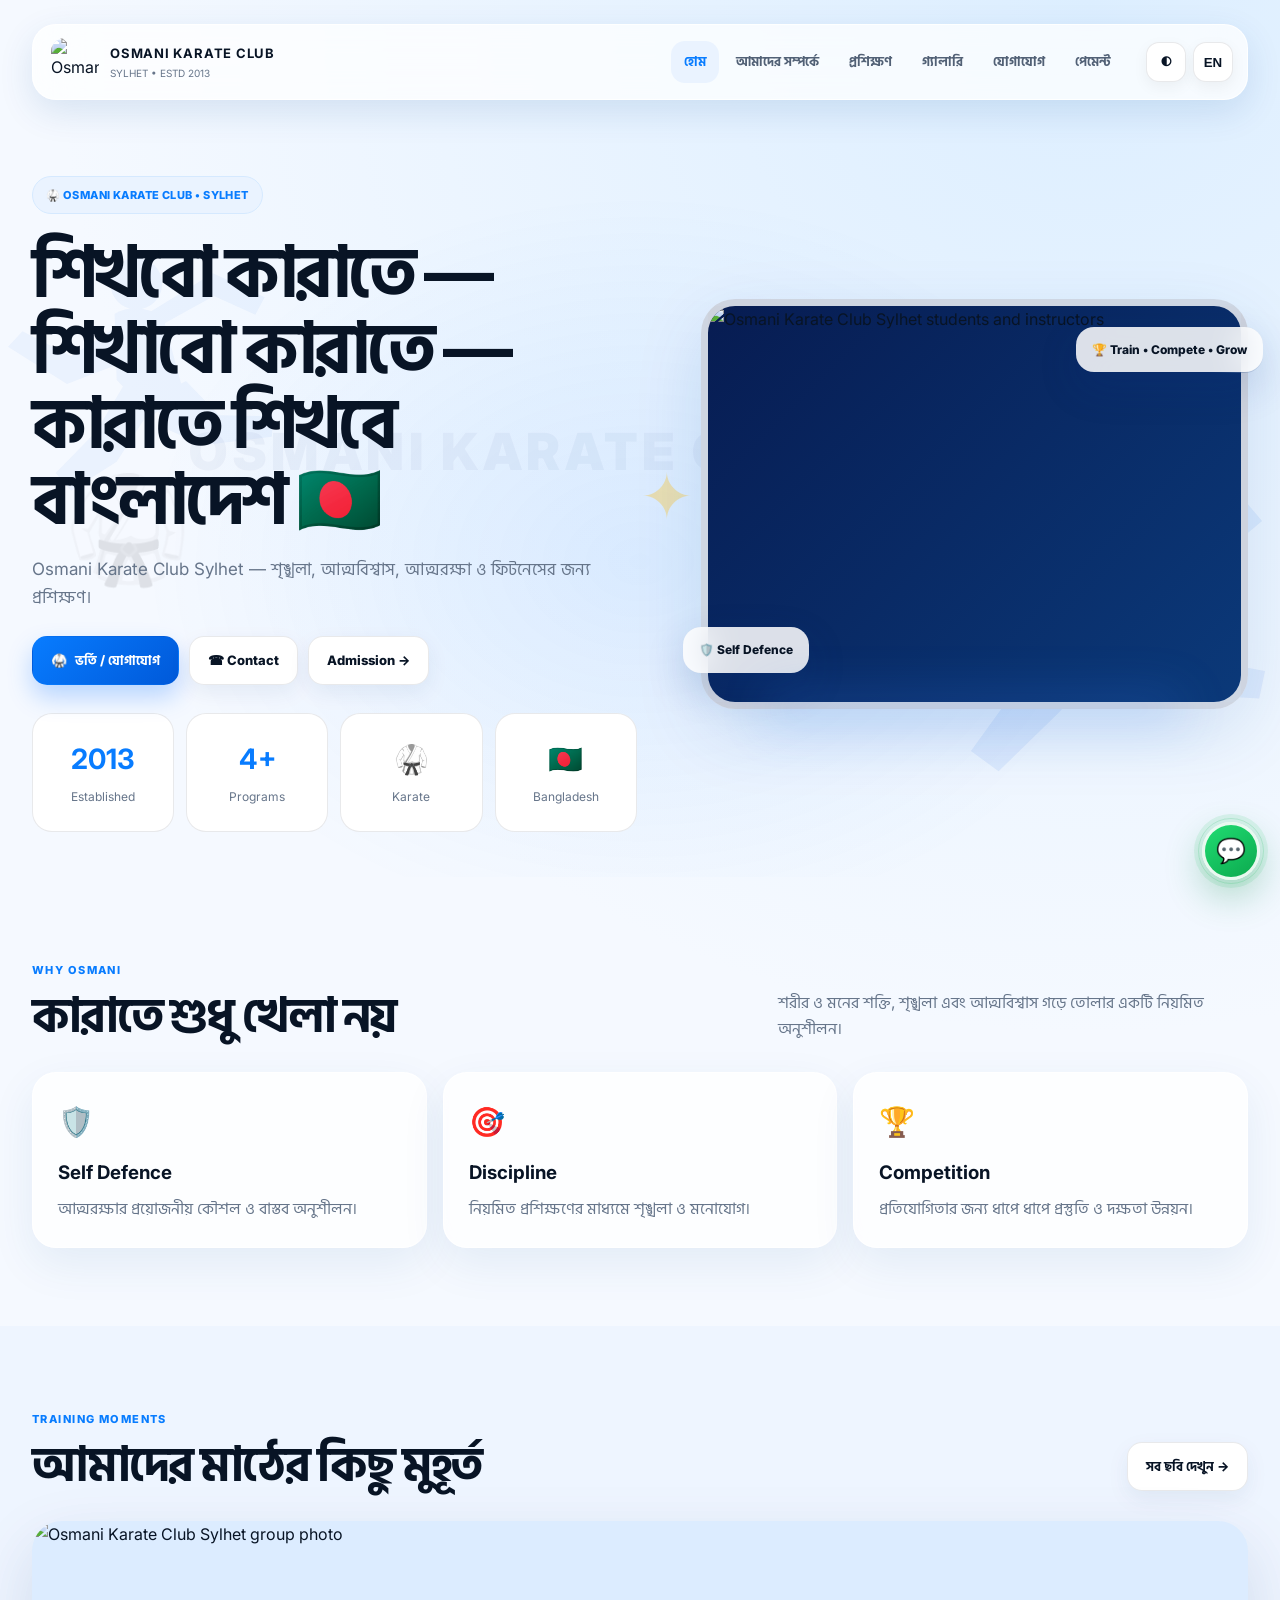
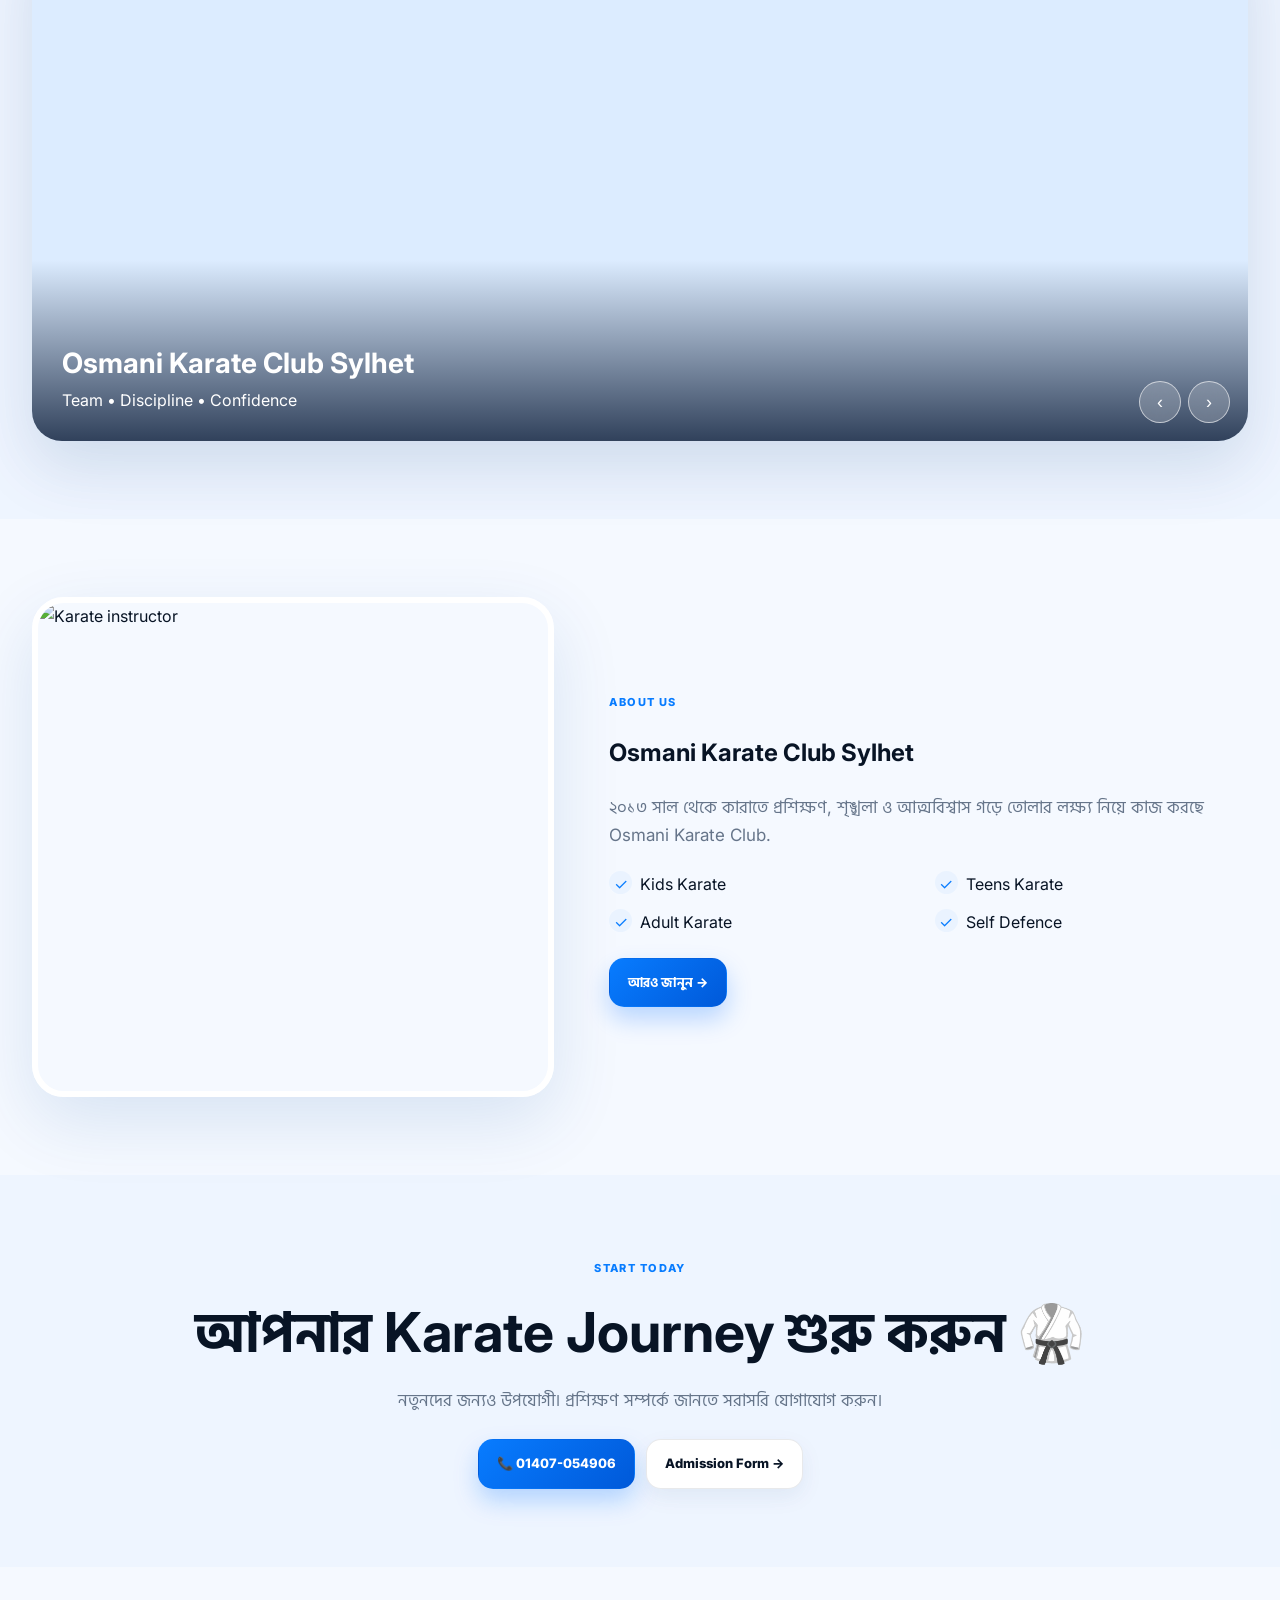
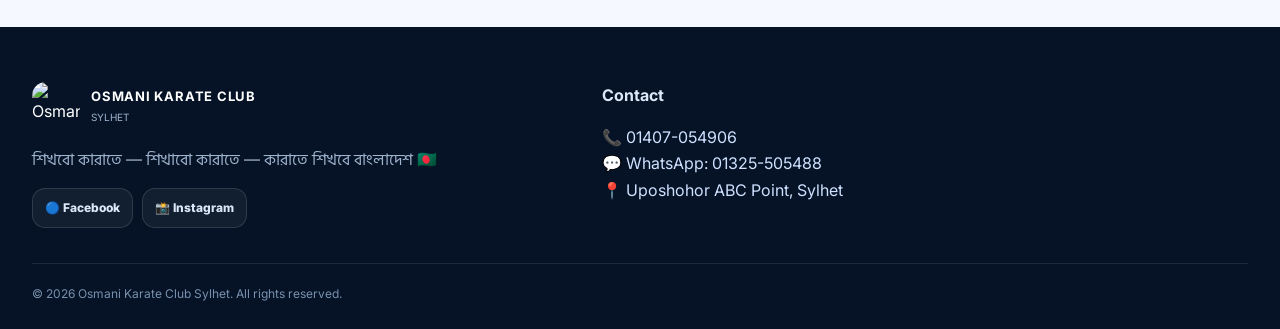
==== commit 767fa496: "Add files via upload" ====
--- a/index.html
+++ b/index.html
@@ -1,8 +1,9 @@
 <!doctype html><html lang="bn"><head><meta charset="utf-8"><meta name="viewport" content="width=device-width,initial-scale=1"><meta name="theme-color" content="#087cff"><title>Osmani Karate Club Sylhet | Karate Training & Self Defence</title><link rel="stylesheet" href="style.css"><meta name="description" content="Official website of Osmani Karate Club Sylhet. Karate training, self defence, fitness, competitions, events, gallery, admission and contact information in Sylhet, Bangladesh."><meta name="keywords" content="Osmani Karate Club Sylhet, karate club Sylhet, karate training Sylhet, karate classes Sylhet, self defence Sylhet, martial arts Sylhet, karate Bangladesh, kids karate Sylhet, adult karate Sylhet"><meta name="robots" content="index, follow, max-image-preview:large"><meta name="author" content="Osmani Karate Club Sylhet"><meta property="og:type" content="website"><meta property="og:site_name" content="Osmani Karate Club Sylhet"><meta property="og:title" content="Osmani Karate Club Sylhet | Karate Training & Self Defence"><meta property="og:description" content="Official website of Osmani Karate Club Sylhet. Karate training, self defence, fitness, competitions, events, gallery, admission and contact information in Sylhet, Bangladesh."><meta property="og:url" content="https://osmanikarateclub.vercel.app/"><meta property="og:image" content="https://osmanikarateclub.vercel.app/images/logo.png"><meta name="twitter:card" content="summary_large_image"><meta name="twitter:title" content="Osmani Karate Club Sylhet | Karate Training & Self Defence"><meta name="twitter:description" content="Official website of Osmani Karate Club Sylhet. Karate training, self defence, fitness, competitions, events, gallery, admission and contact information in Sylhet, Bangladesh."><link rel="canonical" href="https://osmanikarateclub.vercel.app/"><script type="application/ld+json">{"@context":"https://schema.org","@type":"SportsActivityLocation","name":"Osmani Karate Club Sylhet","description":"Official website of Osmani Karate Club Sylhet. Karate training, self defence, fitness, competitions, events, gallery, admission and contact information in Sylhet, Bangladesh.","url":"https://osmanikarateclub.vercel.app/","telephone":"+8801407054906","image":"https://osmanikarateclub.vercel.app/images/logo.png","address":{"@type":"PostalAddress","streetAddress":"Uposhohor ABC Point, House No. 23, 2nd Floor, Opposite Building from Fulcoli","addressLocality":"Sylhet","addressCountry":"BD"},"sameAs":["https://www.facebook.com/p/Osmani-Karate-Club-Sylhet-61551692627873/","https://www.instagram.com/okc.sylhet/"]}</script></head><body>
 <div class="nav-wrap"><div class="container nav"><a class="brand" href="index.html"><img src="images/logo.png" alt="Osmani Karate Club logo"><span><b>OSMANI KARATE CLUB</b><small>SYLHET • ESTD 2013</small></span></a><nav><a class="active" href="index.html" data-key="home">হোম</a><a href="about.html" data-key="about">আমাদের সম্পর্কে</a><a href="training.html" data-key="training">প্রশিক্ষণ</a><a href="gallery.html" data-key="gallery">গ্যালারি</a><a href="contact.html" data-key="contact">যোগাযোগ</a><a href="payment.html">পেমেন্ট</a></nav><div class="actions"><button class="pill" id="theme">◐</button><button class="pill" id="lang">EN</button><button class="pill mobile-menu">☰</button></div></div></div>
-<main><section class="hero"><div class="container hero-grid"><div class="reveal"><span class="badge">🥋 OSMANI KARATE CLUB • SYLHET</span><h1 data-key="title">শিখবো কারাতে — শিখাবো কারাতে — কারাতে শিখবে বাংলাদেশ 🇧🇩</h1><p class="lead" data-key="desc">Osmani Karate Club Sylhet — শৃঙ্খলা, আত্মবিশ্বাস, আত্মরক্ষা ও ফিটনেসের জন্য প্রশিক্ষণ।</p><div class="cta"><a class="btn primary" href="contact.html">📞 <span data-key="join">ভর্তি / যোগাযোগ</span></a><a class="btn" href="gallery.html">📸 <span data-key="gallery">গ্যালারি</span></a></div><div class="stats"><div class="stat"><strong>2013</strong><span>Established</span></div><div class="stat"><strong>4+</strong><span>Programs</span></div><div class="stat"><strong>🥋</strong><span>Karate</span></div><div class="stat"><strong>🇧🇩</strong><span>Bangladesh</span></div></div></div><div class="hero-img reveal"><img src="images/banner.png" alt="Osmani Karate Club training"><div class="floating float-a">🛡️ Self Defence</div><div class="floating float-b">🏆 Train • Compete • Grow</div></div></div></section>
+<main><section class="hero"><div class="karate-bg-animation" aria-hidden="true"><span class="fighter fighter-left">🥋</span><span class="fight-flash">✦</span><span class="fighter fighter-right">🥋</span><span class="club-watermark">OSMANI KARATE CLUB SYLHET</span></div><div class="container hero-grid"><div class="reveal"><span class="badge">🥋 OSMANI KARATE CLUB • SYLHET</span><h1 data-key="title">শিখবো কারাতে — শিখাবো কারাতে — কারাতে শিখবে বাংলাদেশ 🇧🇩</h1><p class="lead" data-key="desc">Osmani Karate Club Sylhet — শৃঙ্খলা, আত্মবিশ্বাস, আত্মরক্ষা ও ফিটনেসের জন্য প্রশিক্ষণ।</p><div class="cta hero-actions"><a class="btn primary shine" href="contact.html">🥋 <span data-key="join">Join Now</span></a><a class="btn" href="contact.html">☎ Contact</a><a class="btn admission-btn" href="contact.html">Admission →</a></div><div class="stats"><div class="stat"><strong>2013</strong><span>Established</span></div><div class="stat"><strong>4+</strong><span>Programs</span></div><div class="stat"><strong>🥋</strong><span>Karate</span></div><div class="stat"><strong>🇧🇩</strong><span>Bangladesh</span></div></div></div><div class="hero-img reveal"><img src="images/home-club-group.jpg" alt="Osmani Karate Club Sylhet students and instructors"><div class="floating float-a">🛡️ Self Defence</div><div class="floating float-b">🏆 Train • Compete • Grow</div></div></div></section>
+
 <section class="section"><div class="container"><div class="section-head reveal"><div><div class="eyebrow">WHY OSMANI</div><h2>কারাতে শুধু খেলা নয়</h2></div><p>শরীর ও মনের শক্তি, শৃঙ্খলা এবং আত্মবিশ্বাস গড়ে তোলার একটি নিয়মিত অনুশীলন।</p></div><div class="cards"><div class="card reveal"><div class="icon">🛡️</div><h3>Self Defence</h3><p>আত্মরক্ষার প্রয়োজনীয় কৌশল ও বাস্তব অনুশীলন।</p></div><div class="card reveal"><div class="icon">🎯</div><h3>Discipline</h3><p>নিয়মিত প্রশিক্ষণের মাধ্যমে শৃঙ্খলা ও মনোযোগ।</p></div><div class="card reveal"><div class="icon">🏆</div><h3>Competition</h3><p>প্রতিযোগিতার জন্য ধাপে ধাপে প্রস্তুতি ও দক্ষতা উন্নয়ন।</p></div></div></div></section>
-<section class="section alt"><div class="container"><div class="section-head"><div><div class="eyebrow">TRAINING MOMENTS</div><h2>আমাদের মাঠের কিছু মুহূর্ত</h2></div><a class="btn" href="gallery.html">সব ছবি দেখুন →</a></div><div class="slider"><div class="slides"><div class="slide"><img src="images/group-1.png" alt="Karate group"><div class="slide-overlay"><h2>একসাথে অনুশীলন, একসাথে এগিয়ে যাওয়া</h2><span>Team • Discipline • Confidence</span></div></div><div class="slide"><img src="images/champions.png" alt="Champions"><div class="slide-overlay"><h2>পরিশ্রম থেকে অর্জন</h2><span>Train with purpose</span></div></div><div class="slide"><img src="images/event.png" alt="Karate event"><div class="slide-overlay"><h2>শেখা, অংশগ্রহণ ও অভিজ্ঞতা</h2><span>Events &amp; Competition</span></div></div></div><div class="slider-controls"><button class="prev">‹</button><button class="next">›</button></div></div></div></section>
+<section class="section alt"><div class="container"><div class="section-head"><div><div class="eyebrow">TRAINING MOMENTS</div><h2>আমাদের মাঠের কিছু মুহূর্ত</h2></div><a class="btn" href="gallery.html">সব ছবি দেখুন →</a></div><div class="slider"><div class="slides"><div class="slide"><img src="images/home-club-group.jpg" alt="Osmani Karate Club Sylhet group photo"><div class="slide-overlay"><h2>Osmani Karate Club Sylhet</h2><span>Team • Discipline • Confidence</span></div></div><div class="slide"><img src="images/group-1.png" alt="Karate group"><div class="slide-overlay"><h2>একসাথে অনুশীলন, একসাথে এগিয়ে যাওয়া</h2><span>Team • Discipline • Confidence</span></div></div><div class="slide"><img src="images/champions.png" alt="Champions"><div class="slide-overlay"><h2>পরিশ্রম থেকে অর্জন</h2><span>Train with purpose</span></div></div><div class="slide"><img src="images/event.png" alt="Karate event"><div class="slide-overlay"><h2>শেখা, অংশগ্রহণ ও অভিজ্ঞতা</h2><span>Events &amp; Competition</span></div></div></div><div class="slider-controls"><button class="prev">‹</button><button class="next">›</button></div></div></div></section>
 <section class="section"><div class="container about-grid"><img class="portrait reveal" src="images/instructor-profile.png" alt="Karate instructor"><div class="reveal"><div class="eyebrow">ABOUT US</div><h2>Osmani Karate Club Sylhet</h2><p class="lead">২০১৩ সাল থেকে কারাতে প্রশিক্ষণ, শৃঙ্খলা ও আত্মবিশ্বাস গড়ে তোলার লক্ষ্য নিয়ে কাজ করছে Osmani Karate Club.</p><div class="check"><div><span>✓</span>Kids Karate</div><div><span>✓</span>Teens Karate</div><div><span>✓</span>Adult Karate</div><div><span>✓</span>Self Defence</div></div><a class="btn primary" href="about.html">আরও জানুন →</a></div></div></section>
 <section class="section alt"><div class="container" style="text-align:center"><div class="eyebrow">START TODAY</div><h2 style="font-size:clamp(32px,5vw,55px);margin:8px 0">আপনার Karate Journey শুরু করুন 🥋</h2><p class="lead" style="margin:auto">নতুনদের জন্যও উপযোগী। প্রশিক্ষণ সম্পর্কে জানতে সরাসরি যোগাযোগ করুন।</p><div class="cta" style="justify-content:center"><a class="btn primary" href="tel:01407054906">📞 01407-054906</a><a class="btn" href="contact.html">Admission Form →</a></div></div></section></main>
 <footer class="footer"><div class="container footer-grid"><div><div class="brand"><img src="images/logo.png" alt="Osmani Karate Club logo"><span><b>OSMANI KARATE CLUB</b><small>SYLHET</small></span></div><p>শিখবো কারাতে — শিখাবো কারাতে — কারাতে শিখবে বাংলাদেশ 🇧🇩</p><div class="social-row"><a class="social" href="https://www.facebook.com/p/Osmani-Karate-Club-Sylhet-61551692627873/" target="_blank" rel="noopener">🔵 Facebook</a><a class="social" href="https://www.instagram.com/okc.sylhet/" target="_blank" rel="noopener">📸 Instagram</a></div></div><div><b>Contact</b><p>📞 <a href="tel:01407054906">01407-054906</a><br>💬 <a href="https://wa.me/8801325505488" target="_blank" rel="noopener">WhatsApp: 01325-505488</a><br>📍 <a href="https://www.bing.com/maps/default.aspx?v=2&pc=FACEBK&mid=8100&where1=Uposhohor%20ABC%20point%20%2C%20House%20no.%2023%20%2C%202nd%20Floor.%20%20Opposite%20Building%20from%20Fulcoli%20%2C%20Sylhet%2C%20Bangladesh&FORM=FBKPL1&mkt=en-US" target="_blank" rel="noopener">Uposhohor ABC Point, Sylhet</a></p></div></div><div class="container copyright">© 2026 Osmani Karate Club Sylhet. All rights reserved.</div></footer><a class="floating-whatsapp" href="https://wa.me/8801325505488" target="_blank" rel="noopener" aria-label="Chat on WhatsApp">💬<span>WhatsApp</span></a><script src="script.js"></script></body></html>
--- a/style.css
+++ b/style.css
@@ -8,3 +8,110 @@
 .dark .social-cards a,.dark .admission-form-card:before{background:rgba(12,27,46,.78);border-color:rgba(255,255,255,.08)}.dark .social-cards span{background:#102b4e;color:#69adff}.dark .ios-btn{background:#0c1b2e;color:#f4f8ff;border-color:rgba(255,255,255,.1)}.dark .ios-btn.primary{background:linear-gradient(135deg,#087cff,#0058e8);color:#fff}.dark .ios-btn.whatsapp-btn{background:linear-gradient(135deg,#1bd56b,#0eae52);color:#fff}.dark .ios-btn.white{background:#fff;color:#07366d}.dark .ios-btn.ghost{background:rgba(255,255,255,.08);color:#fff}.dark .ios-btn.outline{background:transparent;color:#69adff;border-color:#214b78}
 @media(max-width:900px){.admission-layout{grid-template-columns:1fr}.social-cards{grid-template-columns:1fr 1fr}.footer-grid{grid-template-columns:1fr 1fr}}
 @media(max-width:620px){.admission-panel,.admission-form-card{padding:24px;border-radius:27px}.social-cards{grid-template-columns:1fr}.contact-actions .ios-btn{flex:1 1 100%}.floating-whatsapp{right:14px;bottom:14px;width:56px;height:56px}.footer-grid{grid-template-columns:1fr}}
+
+
+/* 2026 refresh: subtle karate-motion backdrop, stronger responsive layout */
+body:after{
+ content:"";position:fixed;z-index:-1;pointer-events:none;right:-4vw;bottom:4vh;width:min(34vw,430px);height:min(48vh,500px);
+ opacity:.055;background-repeat:no-repeat;background-position:center;background-size:contain;
+ background-image:url("data:image/svg+xml,%3Csvg xmlns='http://www.w3.org/2000/svg' viewBox='0 0 300 400'%3E%3Cg fill='%23087cff'%3E%3Ccircle cx='150' cy='57' r='28'/%3E%3Cpath d='M128 91 Q150 80 174 96 L190 164 162 188 135 153 113 201 85 185 111 121Z'/%3E%3Cpath d='M124 105 L69 141 36 112 20 128 62 171 143 139Z'/%3E%3Cpath d='M172 106 L219 75 251 90 260 72 219 48 158 91Z'/%3E%3Cpath d='M145 177 L110 234 58 248 66 270 131 261 177 213Z'/%3E%3Cpath d='M164 177 L205 203 255 185 266 204 208 233 151 216Z'/%3E%3Cpath d='M132 112 L166 113 156 133 127 131Z' fill='%23ff8a00'/%3E%3C/g%3E%3C/svg%3E");
+ animation:karateFloat 9s ease-in-out infinite alternate
+}
+@keyframes karateFloat{0%{transform:translate3d(0,10px,0) rotate(-2deg)}100%{transform:translate3d(-12px,-14px,0) rotate(2deg)}}
+.hero-img img,.portrait,.gallery-grid img{transition:transform .45s ease,filter .45s ease}
+.hero-img:hover img{transform:scale(1.012);filter:saturate(1.08)}
+.btn.primary{animation:softGlow 3.2s ease-in-out infinite}
+@keyframes softGlow{0%,100%{box-shadow:0 12px 25px rgba(0,106,255,.22)}50%{box-shadow:0 14px 34px rgba(0,106,255,.38)}}
+nav a,.pill,.card,.ios-btn{touch-action:manipulation}
+img{max-width:100%}
+@media(min-width:1200px){.container{width:min(1240px,calc(100% - 64px))}.hero{padding-top:88px}.hero-grid{gap:64px}.hero-img img{height:560px}}
+@media(max-width:900px){.nav{gap:10px}.brand b{font-size:11px}nav a{padding:9px 8px;font-size:12px}.hero-grid{grid-template-columns:1fr 1fr;gap:28px}.hero-img img{height:420px}.cards{grid-template-columns:repeat(2,minmax(0,1fr))}}
+@media(max-width:700px){.nav-wrap{top:0;padding-top:7px}.container{width:calc(100% - 28px)}.nav{height:66px;border-radius:19px;padding:8px 10px}.brand{gap:7px}.brand img{width:40px;height:40px}.brand b{font-size:10px;letter-spacing:.025em}.brand small{font-size:9px}.actions{margin-left:auto;gap:5px}.pill{width:36px;height:36px;border-radius:11px}.mobile-menu{display:block}nav{display:none;position:absolute;top:74px;left:14px;right:14px;margin:0;padding:12px;background:rgba(255,255,255,.97);border:1px solid var(--line);border-radius:18px;box-shadow:0 18px 45px rgba(0,45,100,.18);flex-direction:column;align-items:stretch;gap:3px}nav.open{display:flex}nav a{font-size:14px;padding:11px 13px}.hero{padding:42px 0 22px}.hero-grid{grid-template-columns:1fr;gap:25px}.hero h1{font-size:clamp(35px,10vw,48px);letter-spacing:-.04em}.lead{font-size:15px}.hero-img img{height:auto;max-height:390px;aspect-ratio:1.08;object-fit:cover;border-radius:25px}.float-a{left:5px;bottom:18px}.float-b{right:5px;top:12px}.floating{font-size:10px;padding:9px 11px}.stats{grid-template-columns:repeat(2,1fr);gap:9px}.stat{padding:15px}.section{padding:52px 0}.section-head{display:block}.section-head>p{margin-top:12px}.cards{grid-template-columns:1fr;gap:12px}.card{padding:21px;border-radius:20px}.about-grid{grid-template-columns:1fr;gap:25px}.portrait{height:auto;max-height:420px}.check{grid-template-columns:1fr}.page-hero{padding:42px 0 25px}.payment-wrap{grid-template-columns:1fr}.payment-card{padding:24px 19px}.payment-steps{gap:9px}.cta .ios-btn{flex:1 1 100%;justify-content:center}.footer-grid{grid-template-columns:1fr;gap:25px}body:after{width:58vw;height:36vh;right:-14vw;bottom:10vh;opacity:.04}}
+@media(prefers-reduced-motion:reduce){*,*:before,*:after{animation-duration:.01ms!important;animation-iteration-count:1!important;scroll-behavior:auto!important;transition-duration:.01ms!important}}
+
+/* Club photo gallery: images remain clean, without text overlays */
+.gallery-grid{grid-template-columns:repeat(4,minmax(0,1fr));gap:16px}
+.gallery-item,.gallery-item.wide{grid-column:auto;aspect-ratio:4/3;border-radius:20px}
+.gallery-item img{object-fit:cover}
+.gallery-item:focus-within,.gallery-item:hover{box-shadow:0 18px 38px rgba(0,89,217,.18)}
+.gallery-caption{display:none}
+@media(max-width:900px){.gallery-grid{grid-template-columns:repeat(3,minmax(0,1fr));gap:12px}}
+@media(max-width:600px){.gallery-grid{grid-template-columns:repeat(2,minmax(0,1fr));gap:9px}.gallery-item,.gallery-item.wide{aspect-ratio:3/4;border-radius:14px}.gallery-item img{transition:transform .35s}}
+@media(prefers-reduced-motion:reduce){.gallery-item img{transition:none}.gallery-item:hover img{transform:none}}
+
+/* Requested photo placement + subtle karate motion background */
+.hero-img img{height:auto;max-height:620px;aspect-ratio:4/3;object-fit:contain;background:#f4f7fc;padding:0}
+.home-photo-grid{display:grid;grid-template-columns:1fr 1fr;gap:20px}
+.home-photo-grid img{display:block;width:100%;height:430px;object-fit:cover;border-radius:26px;border:5px solid rgba(255,255,255,.85);box-shadow:var(--shadow);transition:transform .45s,box-shadow .45s}
+.home-photo-grid img:hover{transform:translateY(-6px) scale(1.01);box-shadow:0 28px 65px rgba(0,80,190,.2)}
+body:after{content:"";position:fixed;z-index:-1;pointer-events:none;right:-5vw;bottom:2vh;width:min(42vw,520px);height:min(55vh,520px);opacity:.075;background-repeat:no-repeat;background-position:center;background-size:contain;animation:karateFloat 7s ease-in-out infinite;transform-origin:center;background-image:url("data:image/svg+xml,%3Csvg xmlns='http://www.w3.org/2000/svg' viewBox='0 0 300 340'%3E%3Cg fill='%23005edb'%3E%3Ccircle cx='151' cy='44' r='24'/%3E%3Cpath d='M128 73 Q151 61 175 76 L191 145 L158 170 L125 139Z'/%3E%3Cpath d='M130 83 L81 118 L36 95 L22 110 L78 145 L146 119Z'/%3E%3Cpath d='M173 83 L212 111 L260 78 L272 92 L216 139 L182 126Z'/%3E%3Cpath d='M132 143 L168 160 L134 222 L91 264 L72 250 L111 196Z'/%3E%3Cpath d='M164 157 L195 143 L219 185 L274 195 L270 214 L202 210 L172 190Z'/%3E%3C/g%3E%3C/svg%3E")}
+@keyframes karateFloat{0%,100%{transform:translateY(0) rotate(-3deg)}50%{transform:translateY(-18px) rotate(3deg)}}
+@media(max-width:760px){.home-photo-grid{grid-template-columns:1fr}.home-photo-grid img{height:auto;max-height:440px;object-fit:contain;background:#eef4fc}.hero-img img{max-height:none;height:auto;aspect-ratio:4/3;object-fit:contain}.hero{padding-top:40px}body:after{width:65vw;height:40vh;right:-18vw;opacity:.05}}
+@media(prefers-reduced-motion:reduce){body:after{animation:none}.home-photo-grid img{transition:none}}
+
+
+/* Coaches poster: show the complete supplied artwork, never crop it */
+.coach-poster{width:100%;height:auto!important;max-height:none!important;aspect-ratio:1/1;object-fit:contain!important;background:#f3f7ff;border-radius:26px;box-shadow:var(--shadow)}
+.home-photo-grid img[src*="two-proud-coaches"]{object-fit:contain;background:#f3f7ff;height:auto;max-height:680px}
+/* Animated karate practice silhouettes in the background */
+body:before{content:"";position:fixed;z-index:-2;pointer-events:none;left:-3vw;top:26vh;width:min(31vw,360px);height:min(46vh,460px);opacity:.045;background-repeat:no-repeat;background-position:center;background-size:contain;background-image:url("data:image/svg+xml,%3Csvg xmlns='http://www.w3.org/2000/svg' viewBox='0 0 300 400'%3E%3Cg fill='%23005edb'%3E%3Ccircle cx='145' cy='48' r='25'/%3E%3Cpath d='M124 77 Q147 65 171 81 L190 151 L160 176 L126 141Z'/%3E%3Cpath d='M130 87 L82 118 L35 94 L21 109 L78 145 L145 119Z'/%3E%3Cpath d='M171 87 L220 60 L260 78 L269 61 L219 38 L157 76Z'/%3E%3Cpath d='M133 146 L163 163 L126 220 L82 248 L67 231 L106 191Z'/%3E%3Cpath d='M162 158 L193 142 L225 175 L277 176 L276 196 L209 204 L171 187Z'/%3E%3C/g%3E%3C/svg%3E");animation:karateShadowMove 5.8s ease-in-out infinite alternate}
+@keyframes karateShadowMove{0%{transform:translate3d(0,10px,0) rotate(-5deg) scale(.97)}50%{transform:translate3d(13px,-9px,0) rotate(3deg) scale(1.02)}100%{transform:translate3d(-4px,12px,0) rotate(-2deg) scale(1)}}
+@media(max-width:700px){body:before{width:46vw;height:32vh;left:-18vw;top:36vh;opacity:.035}.coach-poster{border-radius:20px}.home-photo-grid img[src*="two-proud-coaches"]{max-height:none}}
+@media(prefers-reduced-motion:reduce){body:before{animation:none}}
+
+/* Premium mobile-first karate motion layer */
+.hero{position:relative;isolation:isolate;overflow:hidden}
+.hero-grid{position:relative;z-index:2}
+.hero-img img{object-fit:contain;background:linear-gradient(135deg,#071c52,#0b3979);height:auto;min-height:300px;max-height:520px}
+.hero-actions{display:flex;flex-wrap:wrap;gap:10px}
+.btn{transition:transform .28s ease,box-shadow .28s ease,background .28s ease}
+.btn:hover,.btn:focus-visible{transform:translateY(-4px);box-shadow:0 12px 30px rgba(0,91,217,.25)}
+.shine,.admission-btn{position:relative;overflow:hidden}
+.shine:after,.admission-btn:after{content:"";position:absolute;top:-30%;left:-65%;width:40%;height:160%;transform:skewX(-24deg);background:rgba(255,255,255,.45);animation:buttonShine 2.7s ease-in-out infinite}
+@keyframes buttonShine{0%,45%{left:-65%}80%,100%{left:140%}}
+.karate-bg-animation{position:absolute;inset:0;z-index:0;overflow:hidden;pointer-events:none;background:radial-gradient(ellipse at 50% 60%,rgba(8,124,255,.09),transparent 55%)}
+.club-watermark{position:absolute;left:50%;top:46%;white-space:nowrap;transform:translate(-50%,-50%);font-size:clamp(22px,4vw,58px);font-weight:900;letter-spacing:.09em;color:rgba(5,46,105,.045);animation:watermarkDrift 14s ease-in-out infinite alternate}
+.fighter{position:absolute;top:45%;font-size:clamp(58px,8vw,110px);filter:grayscale(1);opacity:.13;transform-origin:center;animation:fighterMove 3.6s ease-in-out infinite alternate}
+.fighter-left{left:5%;animation-name:fighterLeft}
+.fighter-right{right:5%;animation-name:fighterRight;animation-delay:-1.8s}
+.fight-flash{position:absolute;left:50%;top:45%;font-size:clamp(34px,5vw,65px);color:rgba(255,185,0,.3);animation:flashHit 1.8s steps(2,end) infinite}
+@keyframes fighterLeft{0%{transform:translate(0,10px) rotate(-10deg)}45%{transform:translate(22px,-12px) rotate(12deg)}65%{transform:translate(44px,-18px) rotate(22deg)}100%{transform:translate(8px,0) rotate(-6deg)}}
+@keyframes fighterRight{0%{transform:translate(0,0) scaleX(-1) rotate(8deg)}45%{transform:translate(-25px,-14px) scaleX(-1) rotate(-10deg)}65%{transform:translate(-44px,-22px) scaleX(-1) rotate(-22deg)}100%{transform:translate(-8px,5px) scaleX(-1) rotate(6deg)}}
+@keyframes flashHit{0%,55%,100%{opacity:0;transform:translate(-50%,-50%) scale(.4)}62%{opacity:.85;transform:translate(-50%,-50%) scale(1.25)}}
+@keyframes watermarkDrift{from{letter-spacing:.06em;opacity:.5}to{letter-spacing:.13em;opacity:1}}
+.coach-poster{height:auto;max-height:760px;object-fit:contain;background:#f5f8ff}
+@media(max-width:760px){.hero{padding:36px 0 26px}.hero-grid{grid-template-columns:1fr;gap:24px}.hero h1{font-size:clamp(32px,9vw,46px)}.hero-img{margin:0 4px}.hero-img img{min-height:0;max-height:390px;border-width:4px;border-radius:22px}.floating{font-size:10px;padding:8px 10px}.float-a{left:0;bottom:14px}.float-b{right:0;top:12px}.hero-actions .btn{flex:1 1 42%;justify-content:center;min-height:48px}.hero-actions .primary{flex-basis:100%}.fighter-left{left:-3%}.fighter-right{right:-3%}.club-watermark{white-space:normal;text-align:center;width:90%;font-size:clamp(18px,5vw,30px)}.section{padding:48px 0}.gallery-grid{grid-template-columns:repeat(2,minmax(0,1fr));gap:9px}.gallery-item.wide{grid-column:span 2}}
+@media(prefers-reduced-motion:reduce){.fighter,.fight-flash,.club-watermark,.shine:after,.admission-btn:after{animation:none!important}.btn{transition:none}}
+
+
+/* Unique, lightweight iOS-inspired motion polish */
+.about-text-only{grid-template-columns:1fr!important;max-width:920px;position:relative}
+.about-text-only:before{content:"OSMANI KARATE CLUB SYLHET";position:absolute;right:-2%;top:2%;font-weight:950;letter-spacing:.12em;line-height:1.1;text-align:right;font-size:clamp(28px,5vw,66px);color:rgba(8,124,255,.045);pointer-events:none;animation:clubDrift 12s ease-in-out infinite alternate}
+.value-cards .card{position:relative;overflow:hidden;transition:transform .35s cubic-bezier(.2,.8,.2,1),box-shadow .35s,border-color .35s}
+.value-cards .card:before{content:"";position:absolute;inset:-120% -40%;background:linear-gradient(110deg,transparent 42%,rgba(255,255,255,.7) 50%,transparent 58%);transform:translateX(-70%) rotate(12deg);transition:transform .8s;pointer-events:none}
+.value-cards .card:hover:before{transform:translateX(70%) rotate(12deg)}
+.value-cards .card:hover{transform:translateY(-8px) scale(1.015);box-shadow:0 25px 55px rgba(0,90,210,.16);border-color:rgba(8,124,255,.25)}
+.hero-img{animation:heroFloat 6s ease-in-out infinite}
+.hero-img img{transition:transform .8s cubic-bezier(.2,.8,.2,1),filter .8s}
+.hero-img:hover img{transform:scale(1.025);filter:saturate(1.08)}
+.floating{animation:badgeBob 4.2s ease-in-out infinite}
+.float-b{animation-delay:-2s}
+.slider{box-shadow:0 25px 65px rgba(5,45,110,.14)}
+.slide img{transition:transform 7s ease}
+.slide.active img{transform:scale(1.045)}
+.btn{position:relative;overflow:hidden;transition:transform .25s,box-shadow .25s,filter .25s}
+.btn:hover{transform:translateY(-4px);filter:saturate(1.15);box-shadow:0 15px 35px rgba(0,85,200,.2)}
+@keyframes clubDrift{0%{transform:translate3d(0,0,0);opacity:.55}100%{transform:translate3d(-10px,12px,0);opacity:1}}
+@keyframes heroFloat{0%,100%{transform:translateY(0)}50%{transform:translateY(-7px)}}
+@keyframes badgeBob{0%,100%{transform:translateY(0)}50%{transform:translateY(-7px)}}
+@media(max-width:700px){.about-text-only:before{right:0;top:-12px;font-size:clamp(23px,7vw,38px);max-width:100%;overflow-wrap:anywhere}.value-cards .card:hover{transform:translateY(-3px)}.hero-img{animation-duration:8s}.floating{animation-duration:5s}}
+@media(prefers-reduced-motion:reduce){.about-text-only:before,.value-cards .card,.hero-img,.floating{animation:none!important;transition:none!important}}
+
+/* About page: one shared coaches photo, no cards */
+.sensei-about{display:grid;grid-template-columns:1fr 1fr;gap:42px;align-items:center}
+.sensei-photo-wrap{min-width:0}
+.sensei-photo{display:block;width:100%;height:auto;max-height:760px;object-fit:contain;border-radius:24px;box-shadow:0 24px 70px rgba(8,76,160,.15)}
+.sensei-copy h2{font-size:clamp(28px,4vw,43px);line-height:1.18;letter-spacing:-.035em;margin:10px 0 18px}
+.sensei-copy p{color:var(--muted);font-size:16px}
+.sensei-copy .karate-motto{font-weight:900;color:var(--blue);font-size:clamp(18px,2.4vw,25px);padding:12px 0;border-top:1px solid var(--line);border-bottom:1px solid var(--line)}
+@media(max-width:700px){.sensei-about{grid-template-columns:1fr;gap:25px}.sensei-photo{border-radius:18px;max-height:none}.sensei-copy h2{font-size:30px}.sensei-copy p{font-size:15px}}
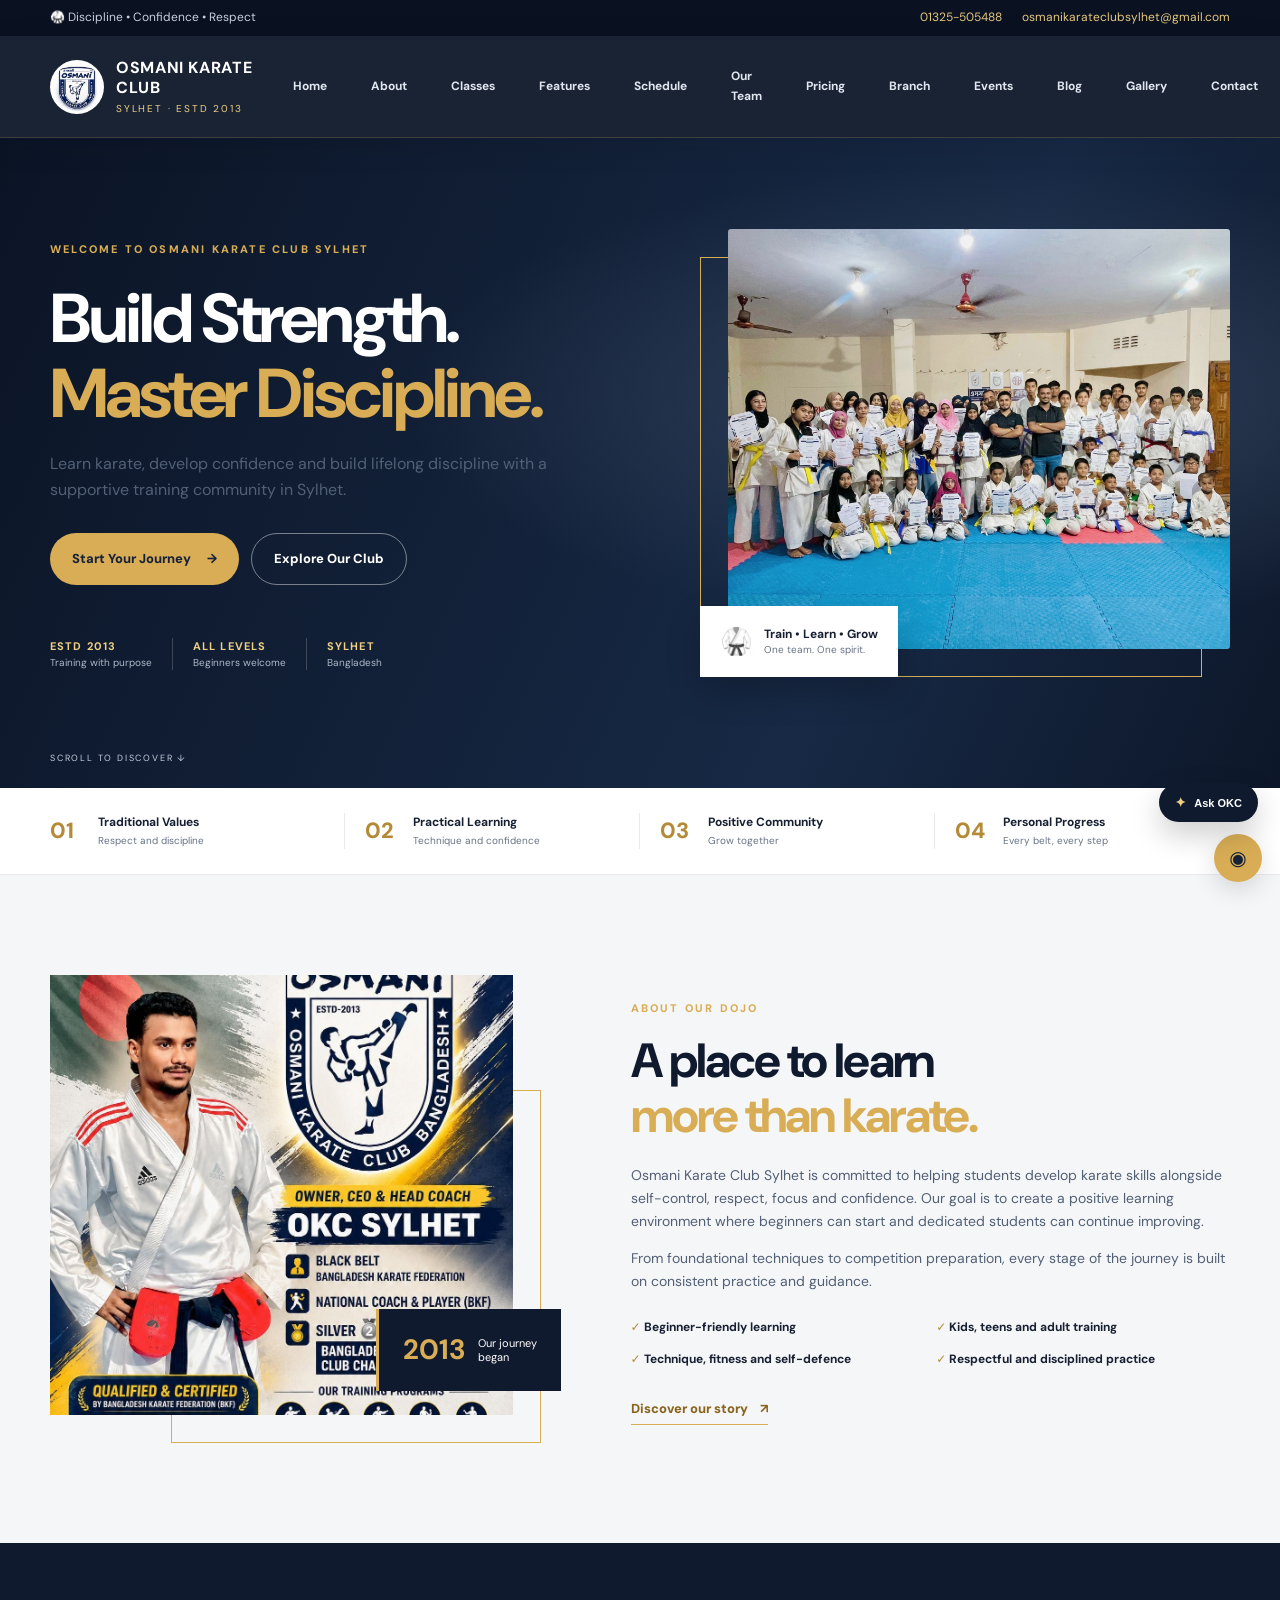
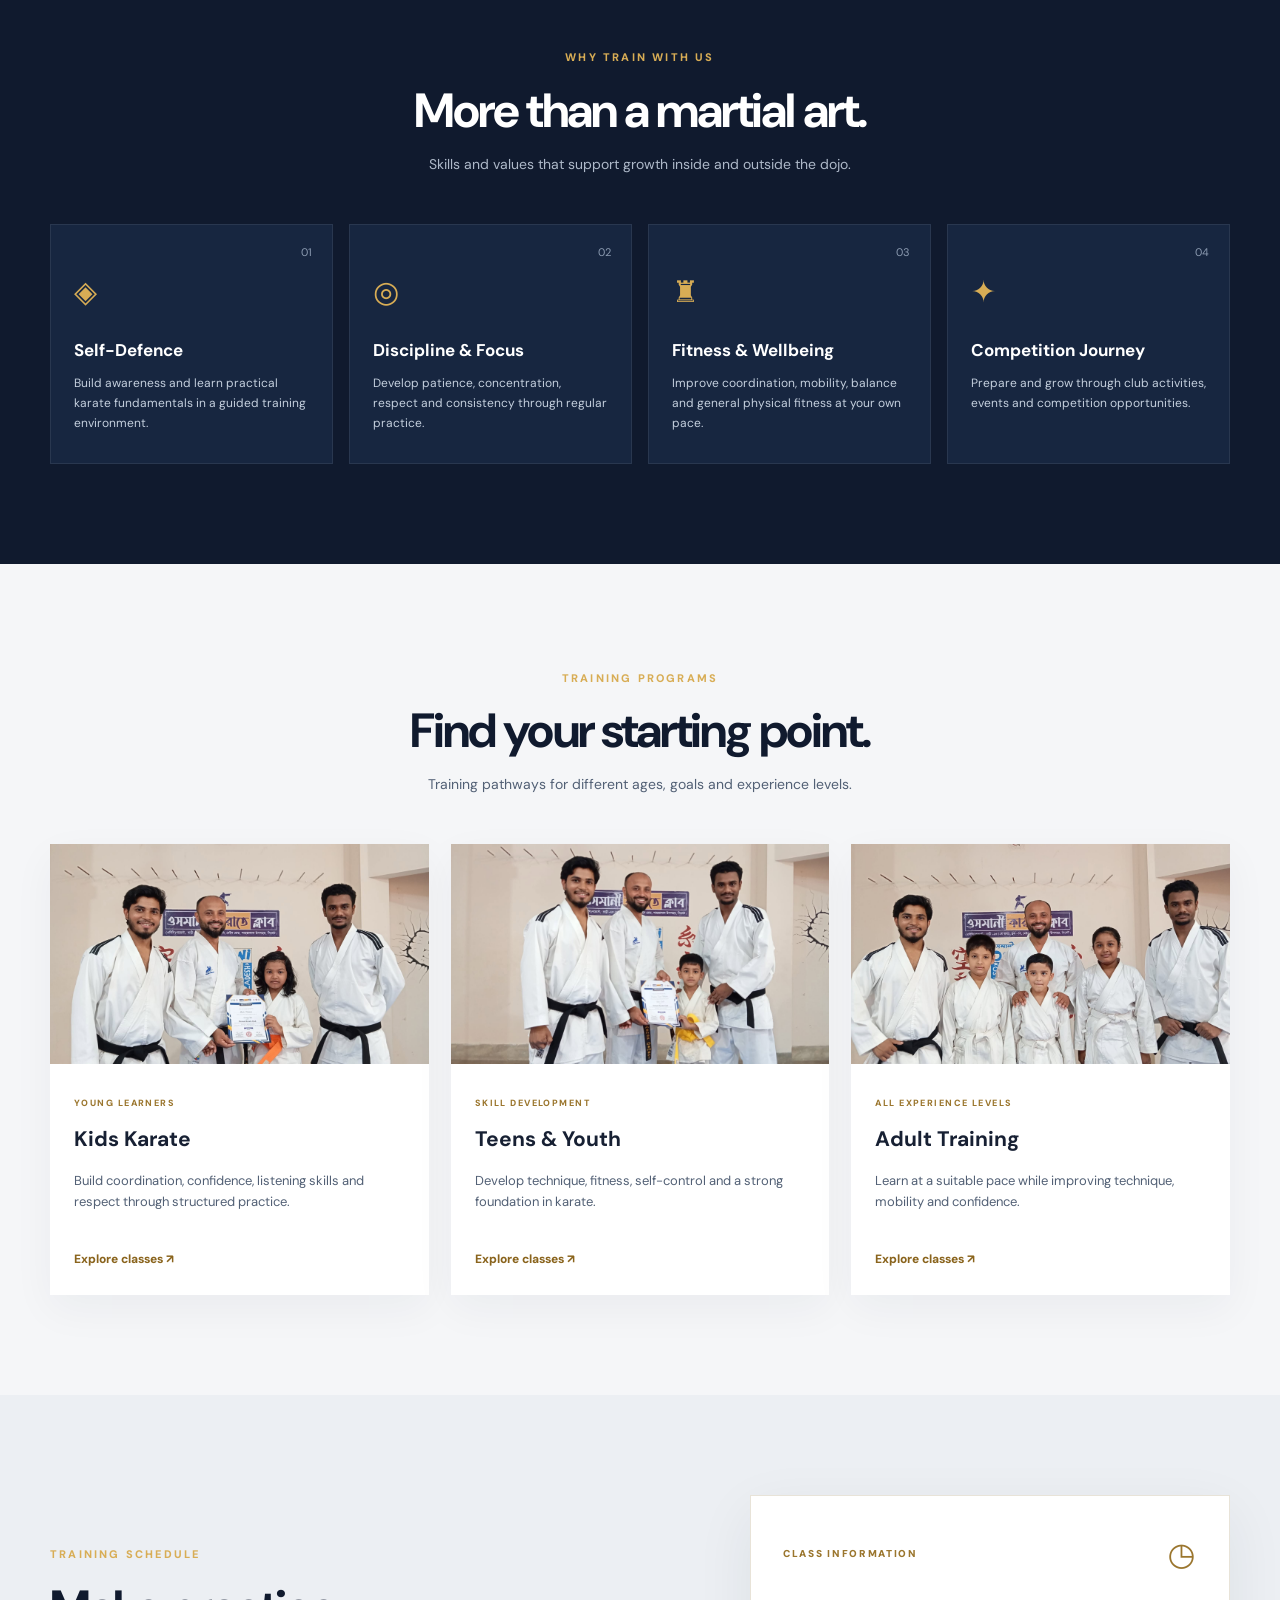
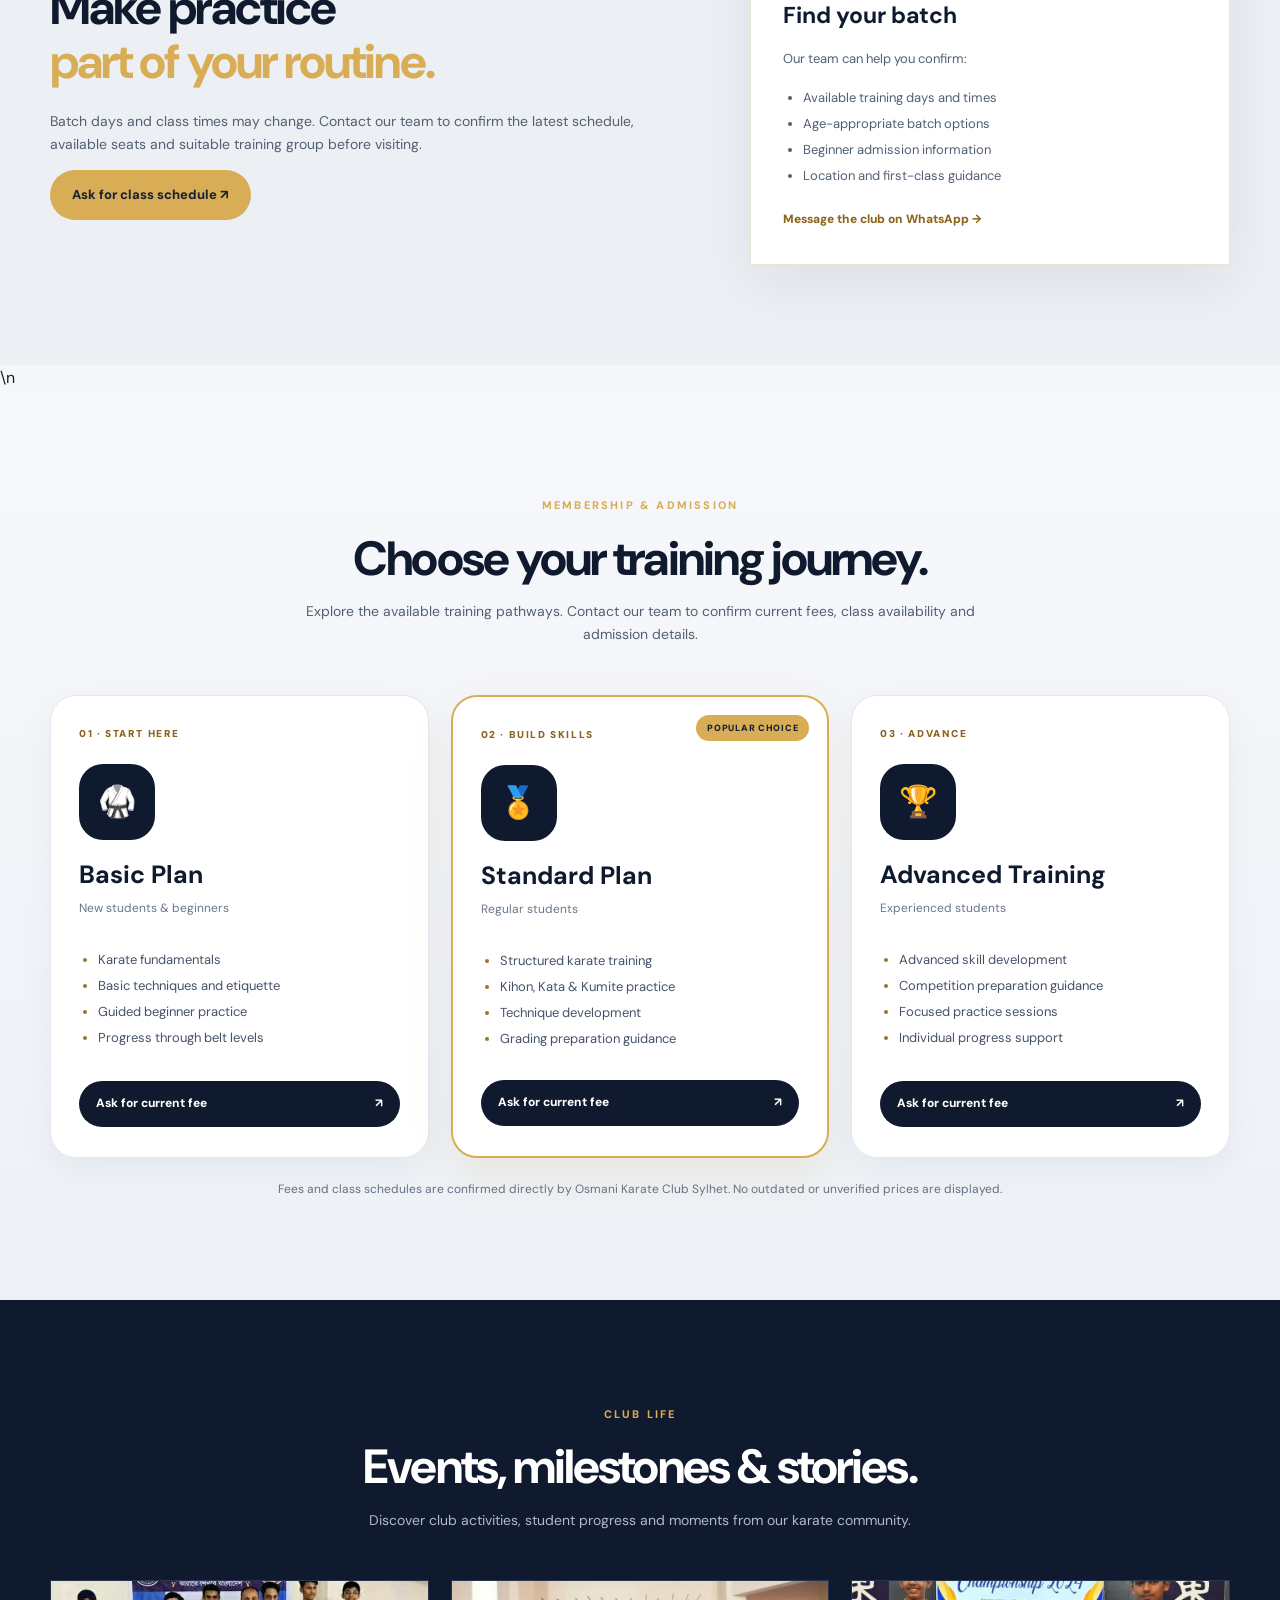
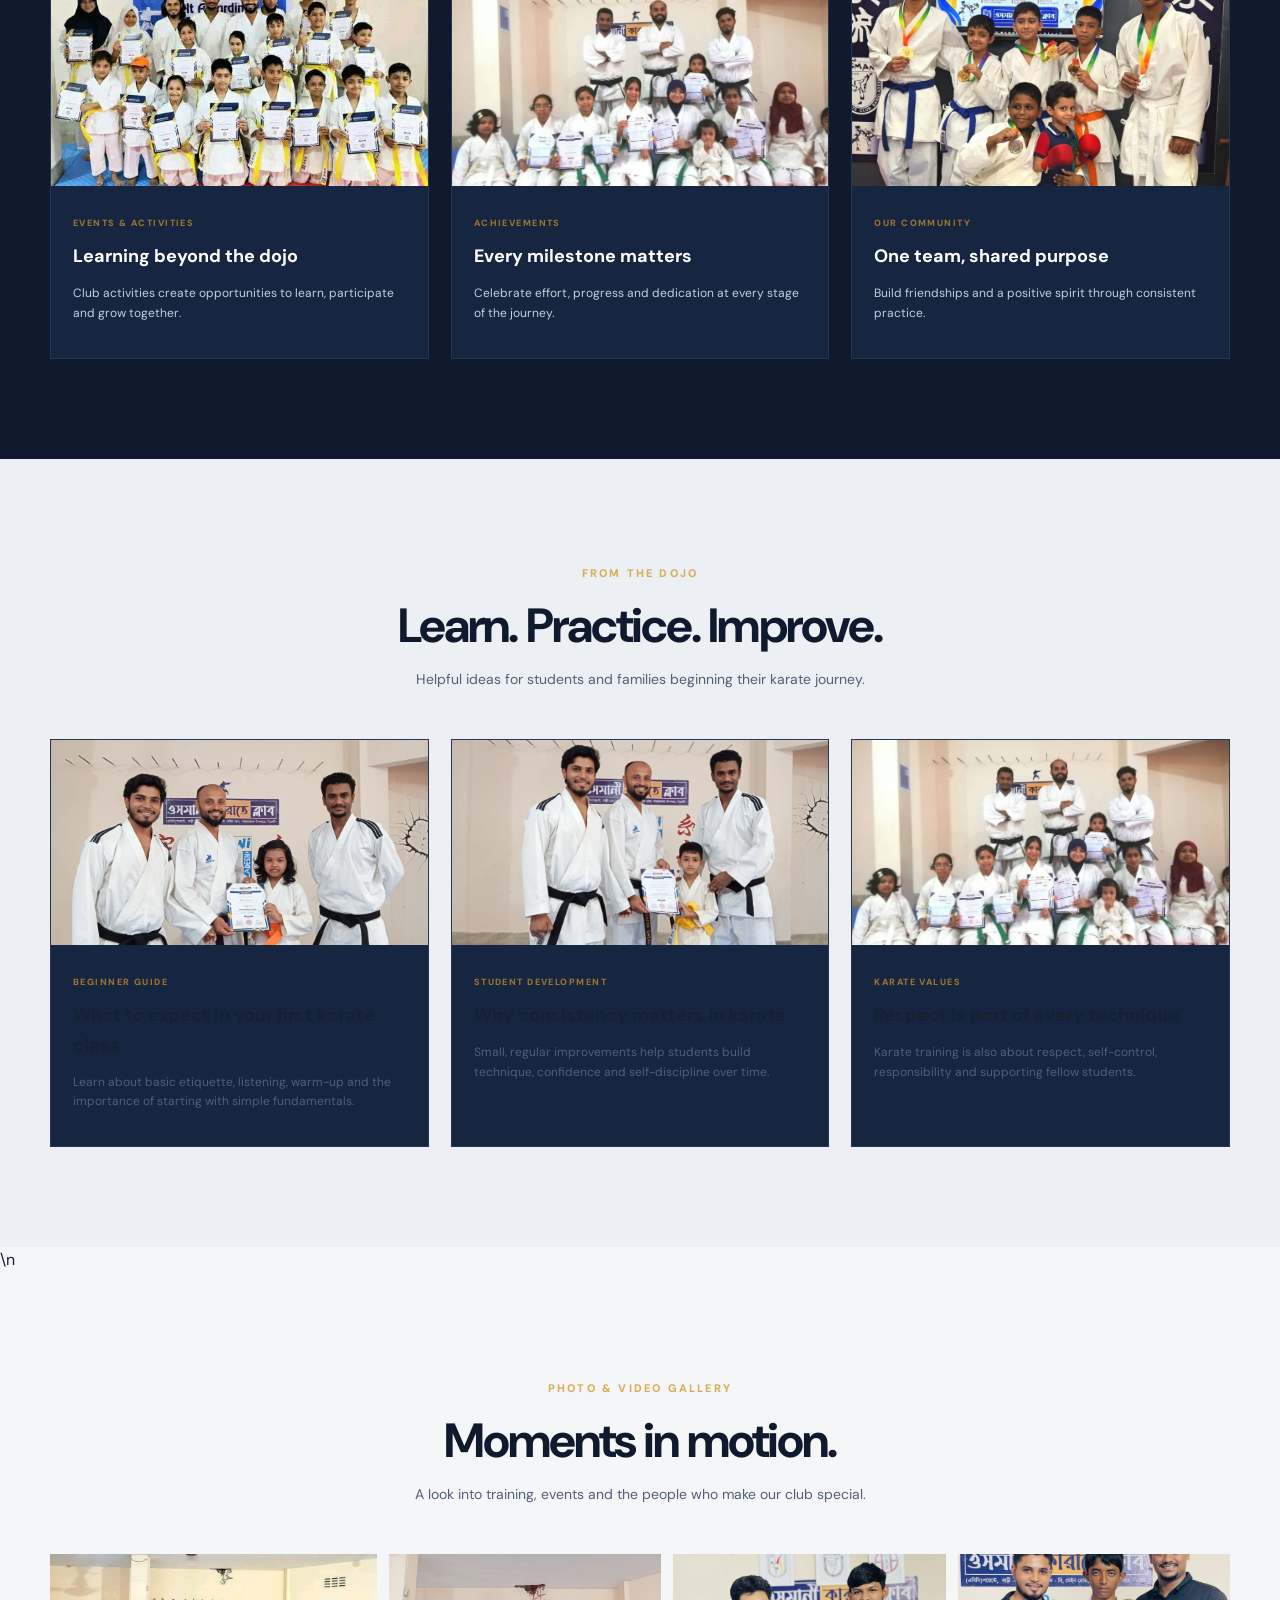
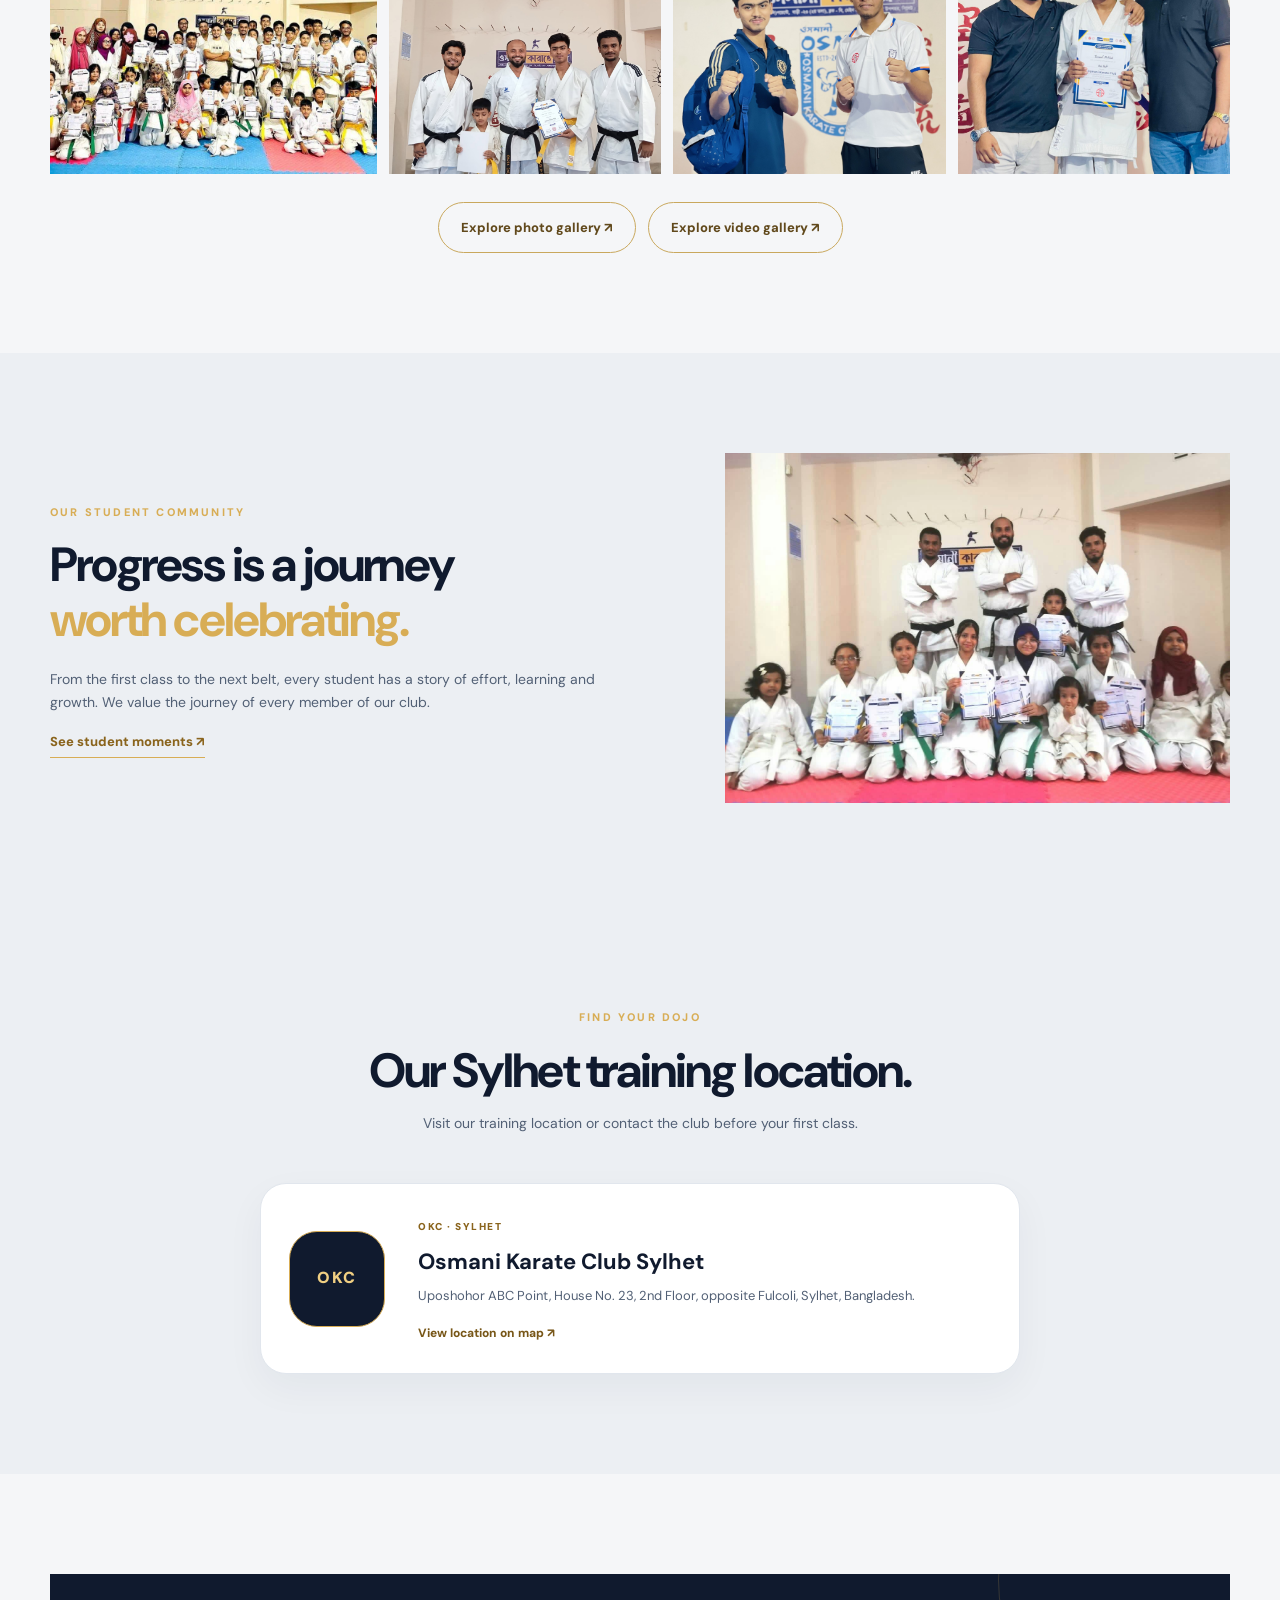
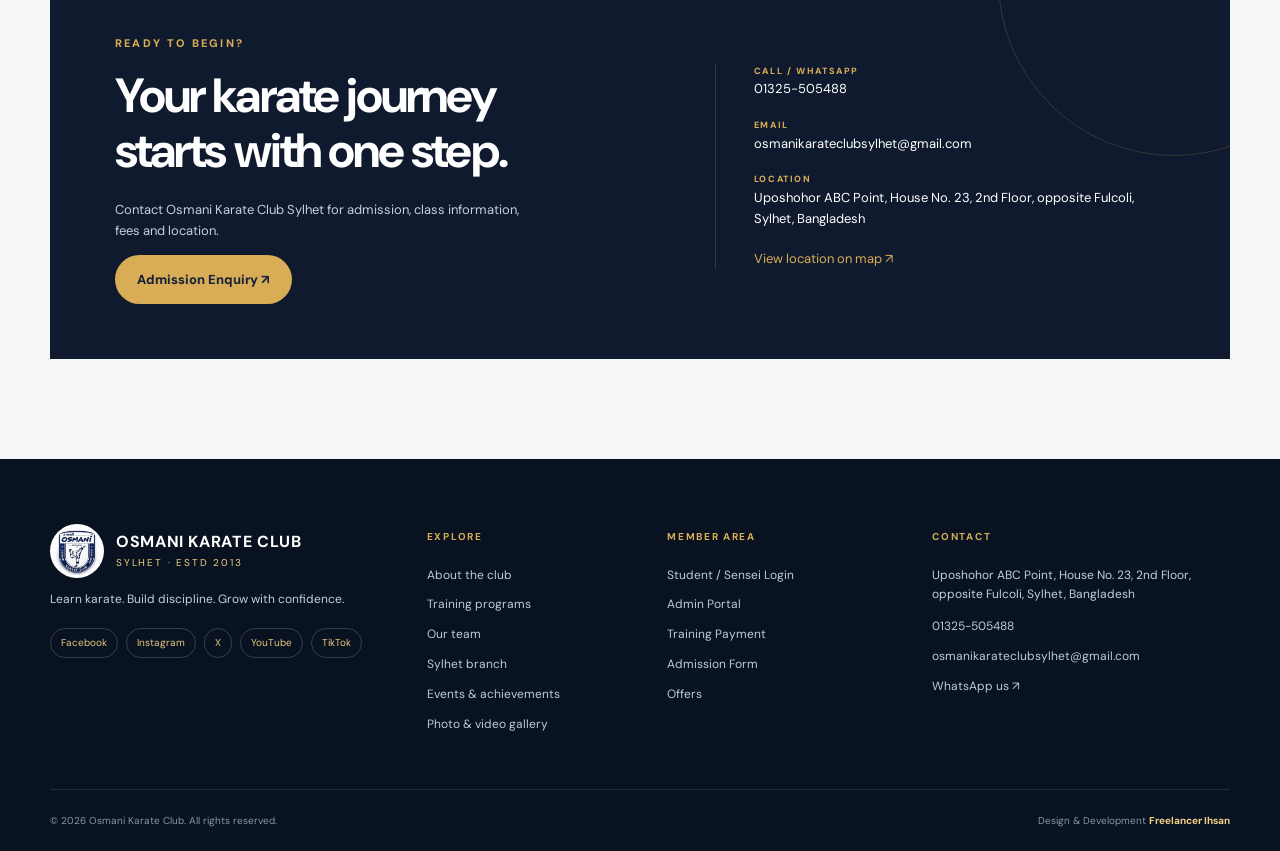
==== commit 7cbab6e6: "Add files via upload" ====
--- a/index.html
+++ b/index.html
@@ -1,9 +1,69 @@
-<!doctype html><html lang="bn"><head><meta charset="utf-8"><meta name="viewport" content="width=device-width,initial-scale=1"><meta name="theme-color" content="#087cff"><title>Osmani Karate Club Sylhet | Karate Training & Self Defence</title><link rel="stylesheet" href="style.css"><meta name="description" content="Official website of Osmani Karate Club Sylhet. Karate training, self defence, fitness, competitions, events, gallery, admission and contact information in Sylhet, Bangladesh."><meta name="keywords" content="Osmani Karate Club Sylhet, karate club Sylhet, karate training Sylhet, karate classes Sylhet, self defence Sylhet, martial arts Sylhet, karate Bangladesh, kids karate Sylhet, adult karate Sylhet"><meta name="robots" content="index, follow, max-image-preview:large"><meta name="author" content="Osmani Karate Club Sylhet"><meta property="og:type" content="website"><meta property="og:site_name" content="Osmani Karate Club Sylhet"><meta property="og:title" content="Osmani Karate Club Sylhet | Karate Training & Self Defence"><meta property="og:description" content="Official website of Osmani Karate Club Sylhet. Karate training, self defence, fitness, competitions, events, gallery, admission and contact information in Sylhet, Bangladesh."><meta property="og:url" content="https://osmanikarateclub.vercel.app/"><meta property="og:image" content="https://osmanikarateclub.vercel.app/images/logo.png"><meta name="twitter:card" content="summary_large_image"><meta name="twitter:title" content="Osmani Karate Club Sylhet | Karate Training & Self Defence"><meta name="twitter:description" content="Official website of Osmani Karate Club Sylhet. Karate training, self defence, fitness, competitions, events, gallery, admission and contact information in Sylhet, Bangladesh."><link rel="canonical" href="https://osmanikarateclub.vercel.app/"><script type="application/ld+json">{"@context":"https://schema.org","@type":"SportsActivityLocation","name":"Osmani Karate Club Sylhet","description":"Official website of Osmani Karate Club Sylhet. Karate training, self defence, fitness, competitions, events, gallery, admission and contact information in Sylhet, Bangladesh.","url":"https://osmanikarateclub.vercel.app/","telephone":"+8801407054906","image":"https://osmanikarateclub.vercel.app/images/logo.png","address":{"@type":"PostalAddress","streetAddress":"Uposhohor ABC Point, House No. 23, 2nd Floor, Opposite Building from Fulcoli","addressLocality":"Sylhet","addressCountry":"BD"},"sameAs":["https://www.facebook.com/p/Osmani-Karate-Club-Sylhet-61551692627873/","https://www.instagram.com/okc.sylhet/"]}</script></head><body>
-<div class="nav-wrap"><div class="container nav"><a class="brand" href="index.html"><img src="images/logo.png" alt="Osmani Karate Club logo"><span><b>OSMANI KARATE CLUB</b><small>SYLHET • ESTD 2013</small></span></a><nav><a class="active" href="index.html" data-key="home">হোম</a><a href="about.html" data-key="about">আমাদের সম্পর্কে</a><a href="training.html" data-key="training">প্রশিক্ষণ</a><a href="gallery.html" data-key="gallery">গ্যালারি</a><a href="contact.html" data-key="contact">যোগাযোগ</a><a href="payment.html">পেমেন্ট</a></nav><div class="actions"><button class="pill" id="theme">◐</button><button class="pill" id="lang">EN</button><button class="pill mobile-menu">☰</button></div></div></div>
-<main><section class="hero"><div class="karate-bg-animation" aria-hidden="true"><span class="fighter fighter-left">🥋</span><span class="fight-flash">✦</span><span class="fighter fighter-right">🥋</span><span class="club-watermark">OSMANI KARATE CLUB SYLHET</span></div><div class="container hero-grid"><div class="reveal"><span class="badge">🥋 OSMANI KARATE CLUB • SYLHET</span><h1 data-key="title">শিখবো কারাতে — শিখাবো কারাতে — কারাতে শিখবে বাংলাদেশ 🇧🇩</h1><p class="lead" data-key="desc">Osmani Karate Club Sylhet — শৃঙ্খলা, আত্মবিশ্বাস, আত্মরক্ষা ও ফিটনেসের জন্য প্রশিক্ষণ।</p><div class="cta hero-actions"><a class="btn primary shine" href="contact.html">🥋 <span data-key="join">Join Now</span></a><a class="btn" href="contact.html">☎ Contact</a><a class="btn admission-btn" href="contact.html">Admission →</a></div><div class="stats"><div class="stat"><strong>2013</strong><span>Established</span></div><div class="stat"><strong>4+</strong><span>Programs</span></div><div class="stat"><strong>🥋</strong><span>Karate</span></div><div class="stat"><strong>🇧🇩</strong><span>Bangladesh</span></div></div></div><div class="hero-img reveal"><img src="images/home-club-group.jpg" alt="Osmani Karate Club Sylhet students and instructors"><div class="floating float-a">🛡️ Self Defence</div><div class="floating float-b">🏆 Train • Compete • Grow</div></div></div></section>
-
-<section class="section"><div class="container"><div class="section-head reveal"><div><div class="eyebrow">WHY OSMANI</div><h2>কারাতে শুধু খেলা নয়</h2></div><p>শরীর ও মনের শক্তি, শৃঙ্খলা এবং আত্মবিশ্বাস গড়ে তোলার একটি নিয়মিত অনুশীলন।</p></div><div class="cards"><div class="card reveal"><div class="icon">🛡️</div><h3>Self Defence</h3><p>আত্মরক্ষার প্রয়োজনীয় কৌশল ও বাস্তব অনুশীলন।</p></div><div class="card reveal"><div class="icon">🎯</div><h3>Discipline</h3><p>নিয়মিত প্রশিক্ষণের মাধ্যমে শৃঙ্খলা ও মনোযোগ।</p></div><div class="card reveal"><div class="icon">🏆</div><h3>Competition</h3><p>প্রতিযোগিতার জন্য ধাপে ধাপে প্রস্তুতি ও দক্ষতা উন্নয়ন।</p></div></div></div></section>
-<section class="section alt"><div class="container"><div class="section-head"><div><div class="eyebrow">TRAINING MOMENTS</div><h2>আমাদের মাঠের কিছু মুহূর্ত</h2></div><a class="btn" href="gallery.html">সব ছবি দেখুন →</a></div><div class="slider"><div class="slides"><div class="slide"><img src="images/home-club-group.jpg" alt="Osmani Karate Club Sylhet group photo"><div class="slide-overlay"><h2>Osmani Karate Club Sylhet</h2><span>Team • Discipline • Confidence</span></div></div><div class="slide"><img src="images/group-1.png" alt="Karate group"><div class="slide-overlay"><h2>একসাথে অনুশীলন, একসাথে এগিয়ে যাওয়া</h2><span>Team • Discipline • Confidence</span></div></div><div class="slide"><img src="images/champions.png" alt="Champions"><div class="slide-overlay"><h2>পরিশ্রম থেকে অর্জন</h2><span>Train with purpose</span></div></div><div class="slide"><img src="images/event.png" alt="Karate event"><div class="slide-overlay"><h2>শেখা, অংশগ্রহণ ও অভিজ্ঞতা</h2><span>Events &amp; Competition</span></div></div></div><div class="slider-controls"><button class="prev">‹</button><button class="next">›</button></div></div></div></section>
-<section class="section"><div class="container about-grid"><img class="portrait reveal" src="images/instructor-profile.png" alt="Karate instructor"><div class="reveal"><div class="eyebrow">ABOUT US</div><h2>Osmani Karate Club Sylhet</h2><p class="lead">২০১৩ সাল থেকে কারাতে প্রশিক্ষণ, শৃঙ্খলা ও আত্মবিশ্বাস গড়ে তোলার লক্ষ্য নিয়ে কাজ করছে Osmani Karate Club.</p><div class="check"><div><span>✓</span>Kids Karate</div><div><span>✓</span>Teens Karate</div><div><span>✓</span>Adult Karate</div><div><span>✓</span>Self Defence</div></div><a class="btn primary" href="about.html">আরও জানুন →</a></div></div></section>
-<section class="section alt"><div class="container" style="text-align:center"><div class="eyebrow">START TODAY</div><h2 style="font-size:clamp(32px,5vw,55px);margin:8px 0">আপনার Karate Journey শুরু করুন 🥋</h2><p class="lead" style="margin:auto">নতুনদের জন্যও উপযোগী। প্রশিক্ষণ সম্পর্কে জানতে সরাসরি যোগাযোগ করুন।</p><div class="cta" style="justify-content:center"><a class="btn primary" href="tel:01407054906">📞 01407-054906</a><a class="btn" href="contact.html">Admission Form →</a></div></div></section></main>
-<footer class="footer"><div class="container footer-grid"><div><div class="brand"><img src="images/logo.png" alt="Osmani Karate Club logo"><span><b>OSMANI KARATE CLUB</b><small>SYLHET</small></span></div><p>শিখবো কারাতে — শিখাবো কারাতে — কারাতে শিখবে বাংলাদেশ 🇧🇩</p><div class="social-row"><a class="social" href="https://www.facebook.com/p/Osmani-Karate-Club-Sylhet-61551692627873/" target="_blank" rel="noopener">🔵 Facebook</a><a class="social" href="https://www.instagram.com/okc.sylhet/" target="_blank" rel="noopener">📸 Instagram</a></div></div><div><b>Contact</b><p>📞 <a href="tel:01407054906">01407-054906</a><br>💬 <a href="https://wa.me/8801325505488" target="_blank" rel="noopener">WhatsApp: 01325-505488</a><br>📍 <a href="https://www.bing.com/maps/default.aspx?v=2&pc=FACEBK&mid=8100&where1=Uposhohor%20ABC%20point%20%2C%20House%20no.%2023%20%2C%202nd%20Floor.%20%20Opposite%20Building%20from%20Fulcoli%20%2C%20Sylhet%2C%20Bangladesh&FORM=FBKPL1&mkt=en-US" target="_blank" rel="noopener">Uposhohor ABC Point, Sylhet</a></p></div></div><div class="container copyright">© 2026 Osmani Karate Club Sylhet. All rights reserved.</div></footer><a class="floating-whatsapp" href="https://wa.me/8801325505488" target="_blank" rel="noopener" aria-label="Chat on WhatsApp">💬<span>WhatsApp</span></a><script src="script.js"></script></body></html>
+<!doctype html>
+<html lang="en">
+<head>
+<meta charset="utf-8"><meta name="viewport" content="width=device-width,initial-scale=1">
+<meta name="theme-color" content="#101a2e">
+<title>Osmani Karate Club Sylhet | Karate Training, Self-Defence & Admission</title>
+<meta name="description" content="Join Osmani Karate Club Sylhet for structured karate training, self-defence, discipline and confidence. Explore classes, instructors, events, gallery and admission in Sylhet, Bangladesh.">
+<meta name="keywords" content="Osmani Karate Club Sylhet, karate Sylhet, karate training Sylhet, karate classes Sylhet, kids karate Sylhet, self defence Sylhet, martial arts Bangladesh, karate admission Sylhet">
+<meta name="robots" content="index,follow,max-image-preview:large">
+<meta name="author" content="Osmani Karate Club Sylhet">
+<meta property="og:type" content="website"><meta property="og:site_name" content="Osmani Karate Club Sylhet">
+<meta property="og:title" content="Osmani Karate Club Sylhet | Train with Discipline">
+<meta property="og:description" content="Karate training for discipline, confidence, fitness and self-defence in Sylhet, Bangladesh.">
+<meta property="og:url" content="https://osmanikarateclub.vercel.app/">
+<meta property="og:image" content="https://osmanikarateclub.vercel.app/images/home-club-group.jpg">
+<meta name="twitter:card" content="summary_large_image">
+<link rel="canonical" href="https://osmanikarateclub.vercel.app/">
+<link rel="manifest" href="manifest.webmanifest"><link rel="icon" href="images/logo.png"><link rel="apple-touch-icon" href="pwa-icon-192.png">
+<link rel="preconnect" href="https://fonts.googleapis.com"><link rel="preconnect" href="https://fonts.gstatic.com" crossorigin>
+<link href="https://fonts.googleapis.com/css2?family=DM+Sans:wght@400;500;600;700;800&family=Noto+Sans+Bengali:wght@400;500;600;700;800&display=swap" rel="stylesheet">
+<link rel="stylesheet" href="style.css"><link rel="stylesheet" href="v2.css">
+<script type="application/ld+json">{"@context":"https://schema.org","@type":"SportsActivityLocation","name":"Osmani Karate Club Sylhet","description":"Karate training for discipline, confidence, fitness and self-defence in Sylhet, Bangladesh.","url":"https://osmanikarateclub.vercel.app/","image":"https://osmanikarateclub.vercel.app/images/logo.png","telephone":"+8801325505488","email":"osmanikarateclubsylhet@gmail.com","address":{"@type":"PostalAddress","streetAddress":"Uposhohor ABC Point, House No. 23, 2nd Floor, opposite Fulcoli","addressLocality":"Sylhet","addressCountry":"BD"},"sameAs":["https://www.facebook.com/p/Osmani-Karate-Club-Sylhet-61551692627873/","https://www.instagram.com/okc.sylhet/","https://x.com/okcsylhet","https://www.youtube.com/channel/UClhfrLRyWANlHcNv9u-vJiw","https://www.tiktok.com/@okc.sylhet"]}</script>
+</head>
+<body class="v2">
+<div class="topline"><div class="v2-container topline-inner"><span>🥋 Discipline • Confidence • Respect</span><div><a href="tel:01325505488">01325-505488</a><a href="mailto:osmanikarateclubsylhet@gmail.com">osmanikarateclubsylhet@gmail.com</a></div></div></div>
+<header class="v2-header"><div class="v2-container nav-inner">
+<a class="v2-brand" href="index.html"><img src="images/logo.png" alt="Osmani Karate Club Sylhet logo"><span><b>OSMANI KARATE CLUB</b><small>SYLHET · ESTD 2013</small></span></a>
+<button class="v2-menu" id="v2Menu" aria-label="Open navigation" aria-expanded="false">☰</button>
+<nav class="v2-nav" id="v2Nav">
+<a href="#home">Home</a><a href="#about">About</a><a href="#programs">Classes</a><a href="#features">Features</a><a href="#schedule">Schedule</a><a href="about.html#founder">Our Team</a><a href="#pricing">Pricing</a><a href="#branches">Branch</a><a href="#events">Events</a><a href="#blog">Blog</a><a href="#gallery">Gallery</a><a href="#contact">Contact</a>
+<a href="portal.html">OKC Online</a><a class="nav-login" href="portal.html">Login / Sign Up</a>
+</nav><div class="nav-tools"><button id="lang" class="v2-tool" aria-label="Change language">বাংলা</button><a class="nav-login desktop-login" href="portal.html">Login / Sign Up ↗</a></div>
+</div></header>
+<main>
+<section class="v2-hero" id="home"><div class="hero-shade"></div><div class="v2-container hero-content">
+<div class="hero-copy"><span class="eyebrow-gold">WELCOME TO OSMANI KARATE CLUB SYLHET</span><h1>Build Strength.<br><em>Master Discipline.</em></h1><p>Learn karate, develop confidence and build lifelong discipline with a supportive training community in Sylhet.</p>
+<div class="hero-actions"><a class="gold-btn" href="contact.html">Start Your Journey <span>→</span></a><a class="outline-btn" href="#about">Explore Our Club</a></div>
+<div class="hero-proof"><div><strong>ESTD 2013</strong><small>Training with purpose</small></div><i></i><div><strong>ALL LEVELS</strong><small>Beginners welcome</small></div><i></i><div><strong>SYLHET</strong><small>Bangladesh</small></div></div></div>
+<div class="hero-photo"><img src="images/home-club-group.jpg" alt="Osmani Karate Club Sylhet students and instructors training together"><div class="photo-tag"><b>🥋</b><span><strong>Train • Learn • Grow</strong><small>One team. One spirit.</small></span></div></div>
+</div><a class="scroll-cue" href="#about">SCROLL TO DISCOVER ↓</a></section>
+<section class="intro-strip"><div class="v2-container intro-grid"><div><span>01</span><b>Traditional Values</b><small>Respect and discipline</small></div><div><span>02</span><b>Practical Learning</b><small>Technique and confidence</small></div><div><span>03</span><b>Positive Community</b><small>Grow together</small></div><div><span>04</span><b>Personal Progress</b><small>Every belt, every step</small></div></div></section>
+<section class="v2-section" id="about"><div class="v2-container split-section"><div class="about-image"><img src="images/instructor-profile.png" alt="Karate training at Osmani Karate Club Sylhet"><div class="estd-card"><strong>2013</strong><span>Our journey<br>began</span></div></div><div class="section-copy"><span class="eyebrow-gold">ABOUT OUR DOJO</span><h2>A place to learn<br><em>more than karate.</em></h2><p>Osmani Karate Club Sylhet is committed to helping students develop karate skills alongside self-control, respect, focus and confidence. Our goal is to create a positive learning environment where beginners can start and dedicated students can continue improving.</p><p>From foundational techniques to competition preparation, every stage of the journey is built on consistent practice and guidance.</p><div class="tick-list"><span>✓ Beginner-friendly learning</span><span>✓ Kids, teens and adult training</span><span>✓ Technique, fitness and self-defence</span><span>✓ Respectful and disciplined practice</span></div><a class="text-link" href="about.html">Discover our story <b>↗</b></a></div></div></section>
+<section class="v2-section v2-dark" id="features"><div class="v2-container"><div class="section-heading"><span class="eyebrow-gold">WHY TRAIN WITH US</span><h2>More than a martial art.</h2><p>Skills and values that support growth inside and outside the dojo.</p></div><div class="feature-grid">
+<article class="feature-card"><span>01</span><div class="feature-icon">◈</div><h3>Self-Defence</h3><p>Build awareness and learn practical karate fundamentals in a guided training environment.</p></article>
+<article class="feature-card"><span>02</span><div class="feature-icon">◎</div><h3>Discipline & Focus</h3><p>Develop patience, concentration, respect and consistency through regular practice.</p></article>
+<article class="feature-card"><span>03</span><div class="feature-icon">♜</div><h3>Fitness & Wellbeing</h3><p>Improve coordination, mobility, balance and general physical fitness at your own pace.</p></article>
+<article class="feature-card"><span>04</span><div class="feature-icon">✦</div><h3>Competition Journey</h3><p>Prepare and grow through club activities, events and competition opportunities.</p></article>
+</div></div></section>
+<section class="v2-section" id="programs"><div class="v2-container"><div class="section-heading"><span class="eyebrow-gold">TRAINING PROGRAMS</span><h2>Find your starting point.</h2><p>Training pathways for different ages, goals and experience levels.</p></div><div class="program-grid">
+<article class="program-card"><img src="images/training-1.png" alt="Children learning karate"><div><span class="program-label">YOUNG LEARNERS</span><h3>Kids Karate</h3><p>Build coordination, confidence, listening skills and respect through structured practice.</p><a href="training.html">Explore classes ↗</a></div></article>
+<article class="program-card"><img src="images/training-2.png" alt="Students practicing karate"><div><span class="program-label">SKILL DEVELOPMENT</span><h3>Teens & Youth</h3><p>Develop technique, fitness, self-control and a strong foundation in karate.</p><a href="training.html">Explore classes ↗</a></div></article>
+<article class="program-card"><img src="images/training-3.png" alt="Karate instructor demonstrating technique"><div><span class="program-label">ALL EXPERIENCE LEVELS</span><h3>Adult Training</h3><p>Learn at a suitable pace while improving technique, mobility and confidence.</p><a href="training.html">Explore classes ↗</a></div></article>
+</div></div></section>
+<section class="v2-section v2-light" id="schedule"><div class="v2-container price-layout"><div class="section-copy"><span class="eyebrow-gold">TRAINING SCHEDULE</span><h2>Make practice<br><em>part of your routine.</em></h2><p>Batch days and class times may change. Contact our team to confirm the latest schedule, available seats and suitable training group before visiting.</p><a class="gold-btn" href="contact.html">Ask for class schedule ↗</a></div><div class="price-card"><div class="price-top"><span>CLASS INFORMATION</span><b>◷</b></div><h3>Find your batch</h3><p>Our team can help you confirm:</p><ul><li>Available training days and times</li><li>Age-appropriate batch options</li><li>Beginner admission information</li><li>Location and first-class guidance</li></ul><a href="https://wa.me/8801325505488" target="_blank" rel="noopener">Message the club on WhatsApp →</a></div></div></section>\n<section class="v2-section pricing-section" id="pricing"><div class="v2-container"><div class="section-heading"><span class="eyebrow-gold">MEMBERSHIP & ADMISSION</span><h2>Choose your training journey.</h2><p>Explore the available training pathways. Contact our team to confirm current fees, class availability and admission details.</p></div><div class="plan-grid">
+<article class="plan-card"><span class="plan-kicker">01 · START HERE</span><div class="plan-icon">🥋</div><h3>Basic Plan</h3><p class="plan-audience">New students & beginners</p><ul><li>Karate fundamentals</li><li>Basic techniques and etiquette</li><li>Guided beginner practice</li><li>Progress through belt levels</li></ul><a href="contact.html">Ask for current fee <b>↗</b></a></article>
+<article class="plan-card plan-featured"><span class="plan-popular">POPULAR CHOICE</span><span class="plan-kicker">02 · BUILD SKILLS</span><div class="plan-icon">🏅</div><h3>Standard Plan</h3><p class="plan-audience">Regular students</p><ul><li>Structured karate training</li><li>Kihon, Kata & Kumite practice</li><li>Technique development</li><li>Grading preparation guidance</li></ul><a href="contact.html">Ask for current fee <b>↗</b></a></article>
+<article class="plan-card"><span class="plan-kicker">03 · ADVANCE</span><div class="plan-icon">🏆</div><h3>Advanced Training</h3><p class="plan-audience">Experienced students</p><ul><li>Advanced skill development</li><li>Competition preparation guidance</li><li>Focused practice sessions</li><li>Individual progress support</li></ul><a href="contact.html">Ask for current fee <b>↗</b></a></article>
+</div><p class="plan-note">Fees and class schedules are confirmed directly by Osmani Karate Club Sylhet. No outdated or unverified prices are displayed.</p></div></section>
+<section class="v2-section v2-dark" id="events"><div class="v2-container"><div class="section-heading"><span class="eyebrow-gold">CLUB LIFE</span><h2>Events, milestones & stories.</h2><p>Discover club activities, student progress and moments from our karate community.</p></div><div class="event-grid"><article><img src="images/event.png" alt="Osmani Karate Club event"><div><span>EVENTS & ACTIVITIES</span><h3>Learning beyond the dojo</h3><p>Club activities create opportunities to learn, participate and grow together.</p></div></article><article><img src="images/champions.png" alt="Karate students celebrating achievement"><div><span>ACHIEVEMENTS</span><h3>Every milestone matters</h3><p>Celebrate effort, progress and dedication at every stage of the journey.</p></div></article><article><img src="images/team.png" alt="Osmani Karate Club team"><div><span>OUR COMMUNITY</span><h3>One team, shared purpose</h3><p>Build friendships and a positive spirit through consistent practice.</p></div></article></div></div></section>
+<section class="v2-section v2-light" id="blog"><div class="v2-container"><div class="section-heading"><span class="eyebrow-gold">FROM THE DOJO</span><h2>Learn. Practice. Improve.</h2><p>Helpful ideas for students and families beginning their karate journey.</p></div><div class="event-grid"><article><img src="images/training-1.png" alt="Karate beginner training"><div><span>BEGINNER GUIDE</span><h3>What to expect in your first karate class</h3><p>Learn about basic etiquette, listening, warm-up and the importance of starting with simple fundamentals.</p></div></article><article><img src="images/training-2.png" alt="Karate belt training"><div><span>STUDENT DEVELOPMENT</span><h3>Why consistency matters in karate</h3><p>Small, regular improvements help students build technique, confidence and self-discipline over time.</p></div></article><article><img src="images/champions.png" alt="Karate student achievement"><div><span>KARATE VALUES</span><h3>Respect is part of every technique</h3><p>Karate training is also about respect, self-control, responsibility and supporting fellow students.</p></div></article></div></div></section>\n<section class="v2-section" id="gallery"><div class="v2-container"><div class="section-heading"><span class="eyebrow-gold">PHOTO & VIDEO GALLERY</span><h2>Moments in motion.</h2><p>A look into training, events and the people who make our club special.</p></div><div class="gallery-preview"><img src="images/group-2.png" alt="Karate club group"><img src="images/training-4.png" alt="Karate training session"><img src="images/sensei-gallery.jpg" alt="Sensei and students"><img src="images/club-gallery/club-photo-01.jpeg" alt="Club activity"></div><div class="center-actions"><a class="outline-dark-btn" href="gallery.html">Explore photo gallery ↗</a><a class="outline-dark-btn" href="gallery.html#videos">Explore video gallery ↗</a></div></div></section>
+<section class="v2-section v2-light" id="alumni"><div class="v2-container alumni-layout"><div><span class="eyebrow-gold">OUR STUDENT COMMUNITY</span><h2>Progress is a journey<br><em>worth celebrating.</em></h2><p>From the first class to the next belt, every student has a story of effort, learning and growth. We value the journey of every member of our club.</p><a href="gallery.html" class="text-link">See student moments ↗</a></div><img src="images/champions.png" alt="Students celebrating karate achievements"></div></section>
+<section class="v2-section v2-light" id="branches"><div class="v2-container"><div class="section-heading"><span class="eyebrow-gold">FIND YOUR DOJO</span><h2>Our Sylhet training location.</h2><p>Visit our training location or contact the club before your first class.</p></div><div class="branch-grid"><article class="branch-card"><div class="branch-mark">OKC</div><div><span class="branch-code">OKC · SYLHET</span><h3>Osmani Karate Club Sylhet</h3><p>Uposhohor ABC Point, House No. 23, 2nd Floor, opposite Fulcoli, Sylhet, Bangladesh.</p><a target="_blank" rel="noopener" href="https://www.google.com/maps/search/?api=1&query=Uposhohor+ABC+Point+House+23+Sylhet+Bangladesh">View location on map ↗</a></div></article></div></div></section>
+<section class="v2-section" id="contact"><div class="v2-container contact-panel"><div><span class="eyebrow-gold">READY TO BEGIN?</span><h2>Your karate journey<br>starts with one step.</h2><p>Contact Osmani Karate Club Sylhet for admission, class information, fees and location.</p><a class="gold-btn" href="contact.html">Admission Enquiry ↗</a></div><div class="contact-details"><div><small>CALL / WHATSAPP</small><a href="tel:01325505488">01325-505488</a></div><div><small>EMAIL</small><a href="mailto:osmanikarateclubsylhet@gmail.com">osmanikarateclubsylhet@gmail.com</a></div><div><small>LOCATION</small><span>Uposhohor ABC Point, House No. 23, 2nd Floor, opposite Fulcoli, Sylhet, Bangladesh</span></div><a class="map-link" target="_blank" rel="noopener" href="https://www.google.com/maps/search/?api=1&query=Uposhohor+ABC+Point+House+23+Sylhet+Bangladesh">View location on map ↗</a></div></div></section>
+</main>
+<footer class="v2-footer"><div class="v2-container footer-columns"><div class="footer-brand"><a class="v2-brand" href="#home"><img src="images/logo.png" alt=""><span><b>OSMANI KARATE CLUB</b><small>SYLHET · ESTD 2013</small></span></a><p>Learn karate. Build discipline. Grow with confidence.</p><div class="social-links"><a href="https://www.facebook.com/p/Osmani-Karate-Club-Sylhet-61551692627873/" target="_blank" rel="noopener">Facebook</a><a href="https://www.instagram.com/okc.sylhet/" target="_blank" rel="noopener">Instagram</a><a href="https://x.com/okcsylhet" target="_blank" rel="noopener">X</a><a href="https://www.youtube.com/channel/UClhfrLRyWANlHcNv9u-vJiw" target="_blank" rel="noopener">YouTube</a><a href="https://www.tiktok.com/@okc.sylhet" target="_blank" rel="noopener">TikTok</a></div></div><div><h4>EXPLORE</h4><a href="#about">About the club</a><a href="#programs">Training programs</a><a href="#team">Our team</a><a href="#branches">Sylhet branch</a><a href="#events">Events & achievements</a><a href="gallery.html">Photo & video gallery</a></div><div><h4>MEMBER AREA</h4><a href="portal.html">Student / Sensei Login</a><a href="admin-dashboard.html">Admin Portal</a><a href="payment.html">Training Payment</a><a href="contact.html">Admission Form</a><a href="offers.html">Offers</a></div><div><h4>CONTACT</h4><p>Uposhohor ABC Point, House No. 23, 2nd Floor, opposite Fulcoli, Sylhet, Bangladesh</p><a href="tel:01325505488">01325-505488</a><a href="mailto:osmanikarateclubsylhet@gmail.com">osmanikarateclubsylhet@gmail.com</a><a href="https://wa.me/8801325505488" target="_blank" rel="noopener">WhatsApp us ↗</a></div></div><div class="v2-container footer-bottom"><span>© 2026 Osmani Karate Club. All rights reserved.</span><span>Design & Development <a href="https://freelancerihsan.pages.dev/" target="_blank" rel="noopener">Freelancer Ihsan</a></span></div></footer>
+<a class="v2-whatsapp" href="https://wa.me/8801325505488?text=Assalamu%20Alaikum%2C%20Osmani%20Karate%20Club%20Sylhet." target="_blank" rel="noopener" aria-label="Chat on WhatsApp" title="WhatsApp">◉</a>
+<div class="okc-chat" id="okcChat"><button class="okc-chat-launch" id="okcChatLaunch" aria-label="Open club assistant" aria-expanded="false">✦<span>Ask OKC</span></button><section class="okc-chat-panel" id="okcChatPanel" aria-label="Osmani Karate Club assistant" hidden><header><div><strong>OKC Club Assistant</strong><small>Quick answers · Human support available</small></div><button id="okcChatClose" aria-label="Close chat">×</button></header><div class="okc-chat-messages" id="okcChatMessages" aria-live="polite"><p class="bot-message">Assalamu Alaikum! Welcome to Osmani Karate Club Sylhet. Ask me about admission, training, fees or location.</p></div><div class="okc-chat-chips"><button data-question="How can I get admission?">Admission</button><button data-question="What are the fees?">Fees</button><button data-question="Where is the club?">Location</button></div><form id="okcChatForm"><input id="okcChatInput" type="text" placeholder="Type your question…" aria-label="Your question" required maxlength="300"><button type="submit">Send</button></form><a class="okc-chat-human" href="https://wa.me/8801325505488?text=Assalamu%20Alaikum%2C%20I%20need%20help%20from%20the%20club." target="_blank" rel="noopener">Talk to the club on WhatsApp ↗</a></section></div>
+<script src="assets/supabase-config.js"></script><script src="script.js"></script><script src="v2.js"></script><script src="okc-chat.js"></script><script type="module" src="assets/cms.js"></script>
+</body></html>
--- a/v2.css
+++ b/v2.css
@@ -0,0 +1,39 @@
+/* OKC V2 — independent visual layer; legacy portal styles remain intact */
+:root{--v2-bg:#f5f6f8;--v2-navy:#101a2e;--v2-navy2:#172640;--v2-gold:#d8ad55;--v2-gold2:#f0cf82;--v2-ink:#172033;--v2-muted:#687386;--v2-white:#fff}
+body.v2{margin:0;background:var(--v2-bg);color:var(--v2-ink);font-family:"DM Sans","Noto Sans Bengali",system-ui,sans-serif;line-height:1.65}
+.v2 *{box-sizing:border-box}.v2 a{text-decoration:none}.v2-container{width:min(1180px,calc(100% - 44px));margin:auto}
+.topline{background:#0a1222;color:#c8d0dc;font-size:12px}.topline-inner{min-height:36px;display:flex;align-items:center;justify-content:space-between;gap:18px}.topline a{color:#e6c77e;margin-left:20px}
+.v2-header{position:sticky;top:0;z-index:50;background:rgba(15,26,46,.97);backdrop-filter:blur(16px);border-bottom:1px solid rgba(216,173,85,.2);box-shadow:0 8px 30px #07101e18}.nav-inner{min-height:86px;display:flex;align-items:center;justify-content:space-between;gap:20px}
+.v2-brand{display:flex;align-items:center;gap:12px;color:#fff;min-width:210px}.v2-brand img{width:54px;height:54px;object-fit:contain;background:#fff;border-radius:50%;padding:3px}.v2-brand span{display:flex;flex-direction:column;line-height:1.25}.v2-brand b{font-size:16px;letter-spacing:.04em}.v2-brand small{color:var(--v2-gold2);font-size:10px;letter-spacing:.18em;margin-top:5px}
+.v2-nav{display:flex;align-items:center;gap:18px}.v2-nav>a{font-size:12px;font-weight:700;color:#e1e7f0;transition:.2s}.v2-nav>a:hover{color:var(--v2-gold2)}.nav-login{padding:11px 16px;border-radius:30px;background:var(--v2-gold);color:#182238!important;font-weight:800!important}.nav-tools{display:flex;align-items:center;gap:10px}.v2-tool,.v2-menu{border:1px solid #d8ad5570;background:transparent;color:var(--v2-gold2);border-radius:24px;padding:9px 12px;font-weight:700;cursor:pointer}.desktop-login{display:none}.v2-menu{display:none;font-size:20px}
+.v2-hero{position:relative;isolation:isolate;overflow:hidden;background:var(--v2-navy);color:#fff;min-height:650px;display:flex;align-items:center}.v2-hero:before{content:"";position:absolute;inset:0;z-index:-2;background:radial-gradient(ellipse at 78% 40%,#31415a 0,transparent 42%),linear-gradient(115deg,#0b1425,#172945 68%,#0d1729)}.hero-shade{position:absolute;inset:0;z-index:-1;opacity:.13;background-image:linear-gradient(90deg,transparent 49.8%,#d8ad55 50%,transparent 50.2%),linear-gradient(transparent 49.8%,#d8ad55 50%,transparent 50.2%);background-size:100px 100px;mask-image:linear-gradient(90deg,transparent,#000)}.hero-content{display:grid;grid-template-columns:1.05fr .95fr;align-items:center;gap:65px;padding:85px 0 105px}.eyebrow-gold{display:inline-block;color:var(--v2-gold);font-size:11px;font-weight:800;letter-spacing:.2em;text-transform:uppercase}.hero-copy h1{font-size:clamp(43px,5.4vw,72px);line-height:1.08;letter-spacing:-.045em;margin:20px 0}.hero-copy h1 em,.section-copy h2 em,.alumni-layout h2 em{font-style:normal;color:var(--v2-gold)}.hero-copy>p{max-width:510px;color:#c5cfdd;font-size:16px}.hero-actions{display:flex;flex-wrap:wrap;gap:12px;margin-top:30px}.gold-btn,.outline-btn,.dark-btn,.outline-dark-btn{display:inline-flex;align-items:center;justify-content:center;gap:16px;padding:14px 22px;border-radius:5px;font-size:13px;font-weight:800;transition:.2s}.gold-btn{background:var(--v2-gold);color:#172238}.gold-btn:hover{background:var(--v2-gold2);transform:translateY(-2px)}.outline-btn{border:1px solid #ffffff70;color:#fff}.outline-btn:hover{border-color:var(--v2-gold);color:var(--v2-gold2)}.hero-proof{display:flex;align-items:center;gap:20px;margin-top:52px}.hero-proof div{display:flex;flex-direction:column}.hero-proof strong{font-size:11px;letter-spacing:.1em;color:var(--v2-gold2)}.hero-proof small{font-size:10px;color:#aeb9c9}.hero-proof i{height:32px;width:1px;background:#ffffff30}.hero-photo{position:relative;padding:0 0 28px 28px}.hero-photo:before{content:"";position:absolute;inset:28px 28px 0 0;border:1px solid var(--v2-gold);z-index:-1}.hero-photo img{width:100%;height:420px;object-fit:cover;display:block;border-radius:3px;filter:saturate(.86)}.photo-tag{position:absolute;bottom:0;left:0;background:#fff;color:var(--v2-ink);padding:14px 20px;display:flex;align-items:center;gap:12px;box-shadow:0 15px 35px #0003}.photo-tag>b{font-size:26px}.photo-tag span{display:flex;flex-direction:column;line-height:1.3}.photo-tag strong{font-size:12px}.photo-tag small{font-size:10px;color:var(--v2-muted)}.scroll-cue{position:absolute;bottom:22px;left:calc((100% - min(1180px,calc(100% - 44px)))/2);font-size:9px;letter-spacing:.2em;color:#c5cfdd}
+.intro-strip{background:#fff;border-bottom:1px solid #e9ebef}.intro-grid{display:grid;grid-template-columns:repeat(4,1fr);padding:25px 0}.intro-grid>div{display:grid;grid-template-columns:38px 1fr;align-items:center;column-gap:10px;border-right:1px solid #e7e9ed;padding:0 20px}.intro-grid>div:first-child{padding-left:0}.intro-grid>div:last-child{border:0}.intro-grid span{grid-row:span 2;color:#b58a37;font-size:22px;font-weight:800}.intro-grid b{font-size:12px}.intro-grid small{font-size:10px;color:var(--v2-muted)}
+.v2-section{padding:100px 0}.split-section{display:grid;grid-template-columns:.9fr 1.1fr;gap:90px;align-items:center}.about-image{position:relative;padding:0 28px 28px 0}.about-image:after{content:"";position:absolute;right:0;bottom:0;width:75%;height:75%;border:1px solid var(--v2-gold);z-index:-1}.about-image>img{width:100%;height:440px;object-fit:cover;display:block}.estd-card{position:absolute;right:-20px;bottom:52px;background:var(--v2-navy);color:#fff;padding:18px 24px;display:flex;align-items:center;gap:12px;border-left:3px solid var(--v2-gold)}.estd-card strong{font-size:28px;color:var(--v2-gold)}.estd-card span{font-size:11px;line-height:1.3}.section-copy h2,.section-heading h2,.founder-layout h2,.alumni-layout h2,.contact-panel h2{font-size:clamp(32px,4vw,48px);line-height:1.14;letter-spacing:-.04em;margin:14px 0 20px;color:var(--v2-navy)}.section-copy p,.alumni-layout p{color:var(--v2-muted);font-size:14px}.tick-list{display:grid;grid-template-columns:1fr 1fr;gap:12px;margin:25px 0}.tick-list span{font-size:12px;font-weight:700}.tick-list span:first-letter{color:#b58a37}.text-link{display:inline-flex;gap:12px;color:#8a641d;font-weight:800;font-size:13px;border-bottom:1px solid var(--v2-gold);padding-bottom:5px}
+.v2-dark{background:var(--v2-navy);color:#fff}.section-heading{text-align:center;max-width:700px;margin:0 auto 48px}.section-heading h2{color:var(--v2-navy);margin-bottom:10px}.section-heading p{color:var(--v2-muted);font-size:14px}.v2-dark .section-heading h2{color:#fff}.v2-dark .section-heading p{color:#aeb9c9}.feature-grid{display:grid;grid-template-columns:repeat(4,1fr);gap:16px}.feature-card{position:relative;padding:28px 23px;background:#172640;border:1px solid #ffffff14;min-height:240px;transition:.25s}.feature-card:hover{transform:translateY(-6px);border-color:#d8ad5570}.feature-card>span{position:absolute;right:20px;top:18px;color:#8c9bb1;font-size:11px}.feature-icon{font-size:30px;color:var(--v2-gold);margin:14px 0 20px}.feature-card h3{font-size:17px;margin:0 0 10px}.feature-card p{font-size:12px;color:#aeb9c9;margin:0}
+.program-grid{display:grid;grid-template-columns:repeat(3,1fr);gap:22px}.program-card{background:#fff;box-shadow:0 14px 40px #18243a0c}.program-card img{width:100%;height:220px;object-fit:cover;display:block}.program-card>div{padding:24px}.program-label,.event-grid article span{font-size:9px;letter-spacing:.16em;color:#9b762e;font-weight:800}.program-card h3{font-size:21px;margin:8px 0}.program-card p{font-size:13px;color:var(--v2-muted);min-height:62px}.program-card a{font-size:12px;color:#8a641d;font-weight:800}
+.v2-gold-band{background:var(--v2-gold);padding:75px 0}.founder-layout{display:grid;grid-template-columns:.8fr 1fr .8fr;gap:34px;align-items:center}.eyebrow-dark{font-size:10px;letter-spacing:.2em;font-weight:900;color:#594014}.founder-layout h2{color:#1a2638;margin:12px 0}.founder-layout>div:first-child p{font-size:13px;color:#594c34}.dark-btn{background:var(--v2-navy);color:#fff;margin-top:12px}.founder-photo img{width:100%;height:310px;object-fit:cover;display:block;border:7px solid #fff8}.founder-names{border-left:1px solid #7d612e70;padding-left:28px}.founder-names>span{font-size:9px;letter-spacing:.18em;font-weight:900;color:#594014}.founder-names h3{font-size:19px;margin:12px 0 0;color:#172238}.founder-names p{font-size:12px;margin:0;color:#594c34}.name-divider{height:1px;background:#7d612e70;margin:18px 0}
+.price-layout{display:grid;grid-template-columns:1fr .8fr;gap:100px;align-items:center}.price-card{background:#fff;border:1px solid #e8e3d8;padding:32px;box-shadow:0 18px 55px #19263b12}.price-top{display:flex;justify-content:space-between;align-items:center;color:#9b762e;font-size:10px;letter-spacing:.17em;font-weight:900}.price-top b{font-size:32px}.price-card h3{font-size:23px;color:var(--v2-navy);margin:16px 0 8px}.price-card p,.price-card li{font-size:13px;color:var(--v2-muted)}.price-card ul{padding-left:20px;line-height:2}.price-card>a{font-size:12px;font-weight:800;color:#8a641d}
+.event-grid{display:grid;grid-template-columns:repeat(3,1fr);gap:22px}.event-grid article{background:#172640;border:1px solid #ffffff12}.event-grid img{width:100%;height:205px;object-fit:cover;display:block}.event-grid article>div{padding:22px}.event-grid h3{font-size:18px;margin:8px 0}.event-grid p{font-size:12px;color:#aeb9c9}
+.gallery-preview{display:grid;grid-template-columns:1.2fr 1fr 1fr 1fr;gap:12px}.gallery-preview img{width:100%;height:220px;object-fit:cover}.center-actions{display:flex;justify-content:center;gap:12px;margin-top:28px}.outline-dark-btn{border:1px solid #c9a85e;color:#61491c}.outline-dark-btn:hover{background:var(--v2-navy);color:#fff}
+.v2-light{background:#eceff3}.alumni-layout{display:grid;grid-template-columns:1fr .85fr;gap:80px;align-items:center}.alumni-layout img{width:100%;height:350px;object-fit:cover}
+.contact-panel{background:var(--v2-navy);color:#fff;padding:55px 65px;display:grid;grid-template-columns:1fr .85fr;gap:70px;align-items:center;position:relative;overflow:hidden}.contact-panel:after{content:"";position:absolute;width:350px;height:350px;border:1px solid #d8ad5530;border-radius:50%;right:-120px;top:-170px}.contact-panel h2{color:#fff}.contact-panel p{color:#b9c4d3;font-size:13px;max-width:430px}.contact-details{border-left:1px solid #ffffff24;padding-left:38px;display:grid;gap:18px}.contact-details>div{display:flex;flex-direction:column}.contact-details small{color:var(--v2-gold);font-size:9px;letter-spacing:.18em;font-weight:800}.contact-details a,.contact-details span{color:#fff;font-size:13px;overflow-wrap:anywhere}.map-link{color:var(--v2-gold)!important}
+.v2-footer{background:#091221;color:#c1cad6;padding:65px 0 0}.footer-columns{display:grid;grid-template-columns:1.35fr .8fr .9fr 1.2fr;gap:42px;padding-bottom:45px}.footer-brand p,.footer-columns p{font-size:12px;color:#9daabd}.footer-columns h4{font-size:10px;letter-spacing:.17em;color:var(--v2-gold);margin:5px 0 20px}.footer-columns>div:not(:first-child)>a{display:block;color:#c1cad6;font-size:12px;margin:10px 0}.footer-columns a:hover{color:var(--v2-gold2)}.social-links{display:flex;flex-wrap:wrap;gap:8px;margin-top:18px}.social-links a{font-size:10px;border:1px solid #ffffff30;border-radius:20px;padding:6px 10px;color:#e5c77f}.footer-bottom{border-top:1px solid #ffffff1c;min-height:62px;display:flex;justify-content:space-between;align-items:center;gap:15px;font-size:10px;color:#8896aa}.footer-bottom a{color:var(--v2-gold2);font-weight:800}.v2-whatsapp{position:fixed;z-index:40;right:22px;bottom:22px;background:#d8ad55;color:#152238;padding:12px 18px;border-radius:30px;font-size:12px;font-weight:900;box-shadow:0 10px 30px #0003}.v2-whatsapp span{margin-left:7px}
+@media(max-width:1100px){.v2-nav{gap:11px}.v2-nav>a{font-size:11px}.nav-tools .desktop-login{display:none}.feature-grid{grid-template-columns:repeat(2,1fr)}.footer-columns{grid-template-columns:1.2fr 1fr;}}
+@media(max-width:850px){.topline-inner>div a:last-child{display:none}.nav-inner{min-height:74px}.v2-menu{display:block;margin-left:auto}.nav-tools{display:none}.v2-nav{display:none;position:absolute;top:74px;left:0;right:0;background:#101a2e;padding:18px 24px 24px;box-shadow:0 20px 25px #0003;grid-template-columns:1fr 1fr;gap:0}.v2-nav.open{display:grid}.v2-nav>a{padding:12px 5px;border-bottom:1px solid #ffffff12;font-size:12px}.v2-nav .nav-login{grid-column:1/-1;text-align:center;margin-top:12px}.hero-content{grid-template-columns:1fr;gap:42px;padding:65px 0 95px}.hero-copy h1{font-size:clamp(42px,9vw,65px)}.hero-photo{max-width:620px}.hero-photo img{height:350px}.intro-grid{grid-template-columns:1fr 1fr;row-gap:20px}.intro-grid>div:nth-child(2){border:0}.intro-grid>div:nth-child(3){padding-left:0}.split-section,.price-layout,.alumni-layout{grid-template-columns:1fr;gap:45px}.about-image{max-width:550px}.founder-layout{grid-template-columns:1fr 1fr}.founder-layout>div:first-child{grid-column:1/-1}.founder-names{padding-left:20px}.program-grid,.event-grid{grid-template-columns:1fr 1fr}.program-card:last-child,.event-grid article:last-child{grid-column:1/-1}.gallery-preview{grid-template-columns:1fr 1fr}.gallery-preview img{height:190px}.contact-panel{grid-template-columns:1fr;gap:35px;padding:40px}.contact-details{border-left:0;border-top:1px solid #ffffff24;padding:25px 0 0}.scroll-cue{display:none}}
+@media(max-width:560px){.v2-container{width:calc(100% - 32px)}.topline-inner{font-size:10px}.topline-inner>div a{margin-left:10px}.v2-brand{min-width:0}.v2-brand img{width:45px;height:45px}.v2-brand b{font-size:13px}.v2-brand small{font-size:8px}.v2-section{padding:70px 0}.hero-content{padding:58px 0 75px}.hero-copy h1{font-size:43px}.hero-copy>p{font-size:14px}.hero-proof{gap:10px;margin-top:35px}.hero-proof strong{font-size:9px}.hero-proof small{font-size:8px}.hero-photo{padding:0 0 20px 20px}.hero-photo img{height:260px}.photo-tag{padding:10px 12px}.intro-grid{padding:20px 0}.intro-grid>div{padding:0 8px;grid-template-columns:28px 1fr}.intro-grid b{font-size:10px}.intro-grid small{font-size:9px}.intro-grid span{font-size:18px}.about-image>img{height:310px}.estd-card{right:-5px;bottom:35px;padding:12px}.section-copy h2,.section-heading h2,.founder-layout h2,.alumni-layout h2,.contact-panel h2{font-size:34px}.tick-list{grid-template-columns:1fr}.feature-grid,.program-grid,.event-grid{grid-template-columns:1fr}.program-card:last-child,.event-grid article:last-child{grid-column:auto}.founder-layout{grid-template-columns:1fr;gap:25px}.founder-layout>div:first-child{grid-column:auto}.founder-photo img{height:250px}.founder-names{border-left:0;border-top:1px solid #7d612e70;padding:20px 0 0}.price-layout{gap:30px}.price-card{padding:24px}.gallery-preview img{height:140px}.center-actions{flex-direction:column}.contact-panel{padding:30px 22px}.footer-columns{grid-template-columns:1fr;gap:28px}.footer-bottom{align-items:flex-start;flex-direction:column;justify-content:center;padding:15px 0}.v2-whatsapp{right:14px;bottom:14px;padding:10px 14px}.v2-nav{grid-template-columns:1fr 1fr}}
+
+.install-app[hidden]{display:none!important}.install-app{cursor:pointer}
+
+
+/* V2.1 refinement: clearer contrast, iOS-inspired surfaces and compact controls */
+.v2-section{scroll-margin-top:100px}.v2 a,.v2 button{ -webkit-tap-highlight-color:transparent }
+.v2 p{color:#526075}.v2-dark p,.v2-footer p,.contact-panel p{color:#c4cfdd}.section-copy p,.alumni-layout p,.program-card p,.price-card p,.price-card li{color:#526075}
+.gold-btn,.outline-btn,.dark-btn,.outline-dark-btn,.nav-login,.plan-card a{border-radius:999px}
+.v2-header{background:rgba(12,22,40,.94)}.v2-nav>a{font-size:12px}.v2-nav>a:focus-visible,.v2 a:focus-visible,.v2 button:focus-visible{outline:3px solid #d8ad55;outline-offset:3px}
+.pricing-section{background:linear-gradient(180deg,#f7f8fb,#edf1f6)}.plan-grid{display:grid;grid-template-columns:repeat(3,1fr);gap:22px;align-items:stretch}.plan-card{position:relative;background:#fff;border:1px solid #e3e8ef;border-radius:26px;padding:30px 28px;box-shadow:0 12px 35px #1726400c;display:flex;flex-direction:column;min-height:430px;transition:transform .25s,box-shadow .25s}.plan-card:hover{transform:translateY(-6px);box-shadow:0 22px 48px #17264018}.plan-featured{border:2px solid #d8ad55;box-shadow:0 18px 45px #b98c351c}.plan-kicker{font-size:10px;font-weight:900;letter-spacing:.16em;color:#8a641d}.plan-icon{width:76px;height:76px;display:grid;place-items:center;border-radius:24px;background:#101a2e;color:#f0cf82;font-size:31px;margin:22px 0 14px}.plan-card h3{font-size:25px;color:#101a2e;margin:0}.plan-audience{font-size:12px;color:#69778a!important;margin:4px 0 15px}.plan-card ul{padding-left:19px;color:#45536a;line-height:2;font-size:13px;flex:1}.plan-card li::marker{color:#9b762e}.plan-card>a{display:flex;justify-content:space-between;align-items:center;background:#101a2e;color:#fff;padding:13px 17px;font-size:12px;font-weight:800;margin-top:15px}.plan-card>a:hover{background:#243755}.plan-popular{position:absolute;right:18px;top:18px;background:#d8ad55;color:#172238;border-radius:30px;padding:6px 11px;font-size:9px;font-weight:900;letter-spacing:.08em}.plan-note{text-align:center;color:#647186!important;font-size:12px;margin:22px auto 0;max-width:760px}
+.branch-grid{display:grid;grid-template-columns:minmax(0,760px);justify-content:center}.branch-card{display:grid;grid-template-columns:105px 1fr;gap:24px;align-items:center;padding:28px;background:#fff;border:1px solid #e1e6ed;border-radius:26px;box-shadow:0 14px 38px #1726400c}.branch-mark{width:96px;height:96px;border-radius:28px;background:#101a2e;color:#f0cf82;display:grid;place-items:center;font-weight:900;letter-spacing:.1em;border:1px solid #d8ad55}.branch-code{font-size:10px;font-weight:900;letter-spacing:.15em;color:#8a641d}.branch-card h3{font-size:22px;color:#101a2e;margin:5px 0}.branch-card p{color:#526075;font-size:13px;margin:0 0 12px}.branch-card a{color:#785718;font-weight:800;font-size:12px}
+.v2-whatsapp{width:48px;height:48px;padding:0;display:grid;place-items:center;border-radius:50%;right:18px;bottom:18px;font-size:20px;box-shadow:0 8px 24px #0002;z-index:55}.v2-whatsapp:hover{transform:translateY(-3px);background:#f0cf82}
+.about-hero-v2{background:radial-gradient(circle at 85% 25%,#304461 0,transparent 35%),linear-gradient(120deg,#0b1425,#172945);padding:92px 0 100px;color:#fff}.about-hero-v2 h1{font-size:clamp(42px,6vw,72px);line-height:1.06;letter-spacing:-.05em;margin:20px 0}.about-hero-v2 h1 em{font-style:normal;color:#f0cf82}.about-hero-v2 p{max-width:640px;color:#c7d1df;font-size:16px}.about-story-grid{display:grid;grid-template-columns:1fr 1fr;gap:70px;align-items:center}.about-story-photo{padding:0 22px 22px 0;position:relative}.about-story-photo:after{content:"";position:absolute;right:0;bottom:0;width:78%;height:78%;border:1px solid #d8ad55;z-index:0}.about-story-photo img{position:relative;z-index:1;width:100%;max-height:480px;object-fit:cover;border-radius:24px;box-shadow:0 18px 50px #101a2e20}.about-values-section{background:#eef1f6}.value-feature,.value-card{display:grid;grid-template-columns:120px 1fr;gap:28px;align-items:center;padding:42px;border-radius:28px;margin:22px 0;background:linear-gradient(120deg,#202c58,#353477);color:#fff;box-shadow:0 18px 48px #18233a18}.value-feature h2,.value-card h2{color:#fff;font-size:32px;margin:8px 0 12px}.value-feature p,.value-card p{color:#e0e5f1;font-size:14px;line-height:1.9}.value-feature ul,.value-card ul{padding-left:20px;color:#f1f3f8;display:grid;grid-template-columns:1fr 1fr;gap:9px 26px;font-size:13px}.value-symbol,.value-card-icon{width:94px;height:94px;border-radius:50%;display:grid;place-items:center;background:#ffffff1b;border:1px solid #ffffff4a;color:#f0cf82;font-size:38px}.value-card{background:#fff;color:#172238;border:1px solid #e0e5ed;box-shadow:0 14px 40px #18243a0a}.value-card h2{color:#101a2e}.value-card p{color:#526075}.value-card ul{color:#3e4b60}.value-card .value-card-icon{background:#101a2e;color:#f0cf82;border:0}.value-card .eyebrow-gold{color:#8a641d}
+.okc-chat{position:fixed;right:22px;bottom:78px;z-index:60;font-family:inherit}.okc-chat-launch{border:0;border-radius:999px;background:#101a2e;color:#f0cf82;padding:12px 16px;box-shadow:0 12px 30px #0003;font-weight:800;cursor:pointer;display:flex;align-items:center;gap:8px}.okc-chat-launch span{font-size:11px;color:#fff}.okc-chat-panel{width:min(360px,calc(100vw - 28px));height:460px;max-height:calc(100dvh - 120px);background:#f8f9fc;border:1px solid #dce2eb;border-radius:24px;overflow:hidden;box-shadow:0 24px 70px #08132640;display:flex;flex-direction:column;margin-bottom:12px}.okc-chat-panel[hidden]{display:none}.okc-chat-panel header{background:#101a2e;color:#fff;padding:16px 18px;display:flex;justify-content:space-between;align-items:center}.okc-chat-panel header div{display:flex;flex-direction:column}.okc-chat-panel header strong{font-size:14px}.okc-chat-panel header small{font-size:10px;color:#c5cfdd}.okc-chat-panel header button{border:0;background:transparent;color:#fff;font-size:25px;cursor:pointer}.okc-chat-messages{padding:16px;display:flex;flex-direction:column;gap:10px;overflow:auto;flex:1}.okc-chat-messages p{max-width:88%;padding:11px 13px;border-radius:16px;font-size:12px;line-height:1.55;margin:0}.okc-chat-messages .bot-message{align-self:flex-start;background:#fff;color:#263247;border:1px solid #e4e8ef;border-bottom-left-radius:5px}.okc-chat-messages .user-message{align-self:flex-end;background:#26345a;color:#fff;border-bottom-right-radius:5px}.okc-chat-chips{display:flex;gap:7px;padding:0 12px 10px;overflow-x:auto}.okc-chat-chips button{white-space:nowrap;border:1px solid #d8ad55;background:#fff9eb;color:#5d461a;border-radius:20px;padding:7px 10px;font-size:10px;font-weight:800;cursor:pointer}.okc-chat-panel form{display:flex;gap:8px;padding:10px 12px;border-top:1px solid #e3e7ee;background:#fff}.okc-chat-panel input{min-width:0;flex:1;border:1px solid #d9e0e9;border-radius:22px;padding:11px 13px;font:inherit;font-size:12px;color:#172238;background:#fff}.okc-chat-panel form button{border:0;border-radius:22px;padding:0 16px;background:#d8ad55;color:#172238;font-weight:900;cursor:pointer}.okc-chat-human{display:block;text-align:center;padding:0 12px 12px;background:#fff;color:#4f421f;font-size:10px;font-weight:800}
+@media(max-width:850px){.plan-grid{grid-template-columns:1fr 1fr}.plan-card:last-child{grid-column:1/-1}.about-story-grid{grid-template-columns:1fr;gap:40px}.value-feature,.value-card{grid-template-columns:80px 1fr;padding:28px;gap:18px}.value-symbol,.value-card-icon{width:70px;height:70px;font-size:30px}}
+@media(max-width:560px){.plan-grid{grid-template-columns:1fr}.plan-card:last-child{grid-column:auto}.plan-card{min-height:0;padding:25px;border-radius:22px}.branch-card{grid-template-columns:1fr;padding:22px}.branch-mark{width:72px;height:72px;border-radius:22px}.about-hero-v2{padding:68px 0 76px}.about-hero-v2 h1{font-size:43px}.about-story-photo img{max-height:330px}.value-feature,.value-card{grid-template-columns:1fr;padding:25px;border-radius:22px}.value-feature h2,.value-card h2{font-size:27px}.value-feature ul,.value-card ul{grid-template-columns:1fr}.okc-chat{right:12px;bottom:72px}.okc-chat-panel{height:min(470px,calc(100dvh - 115px));width:calc(100vw - 24px)}.v2-whatsapp{right:14px;bottom:14px;width:44px;height:44px}.footer-bottom{font-size:10px}}
